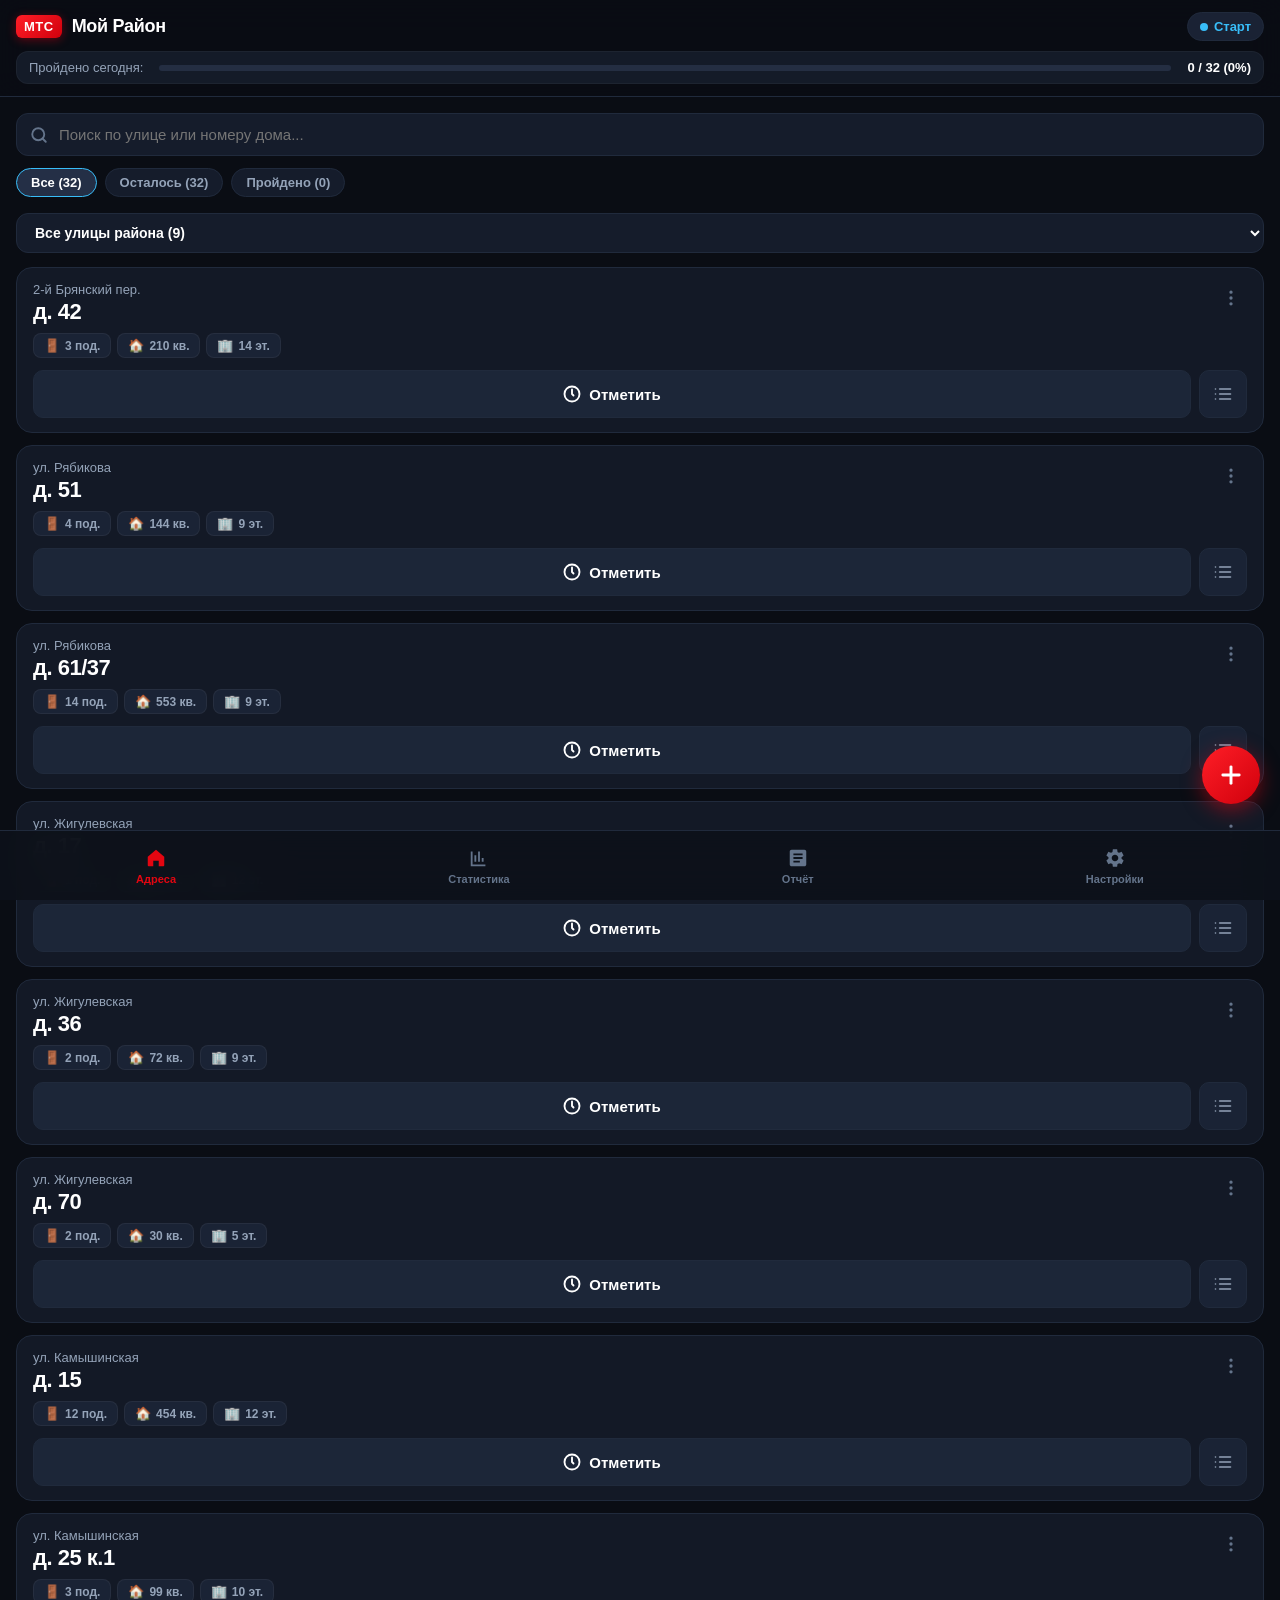
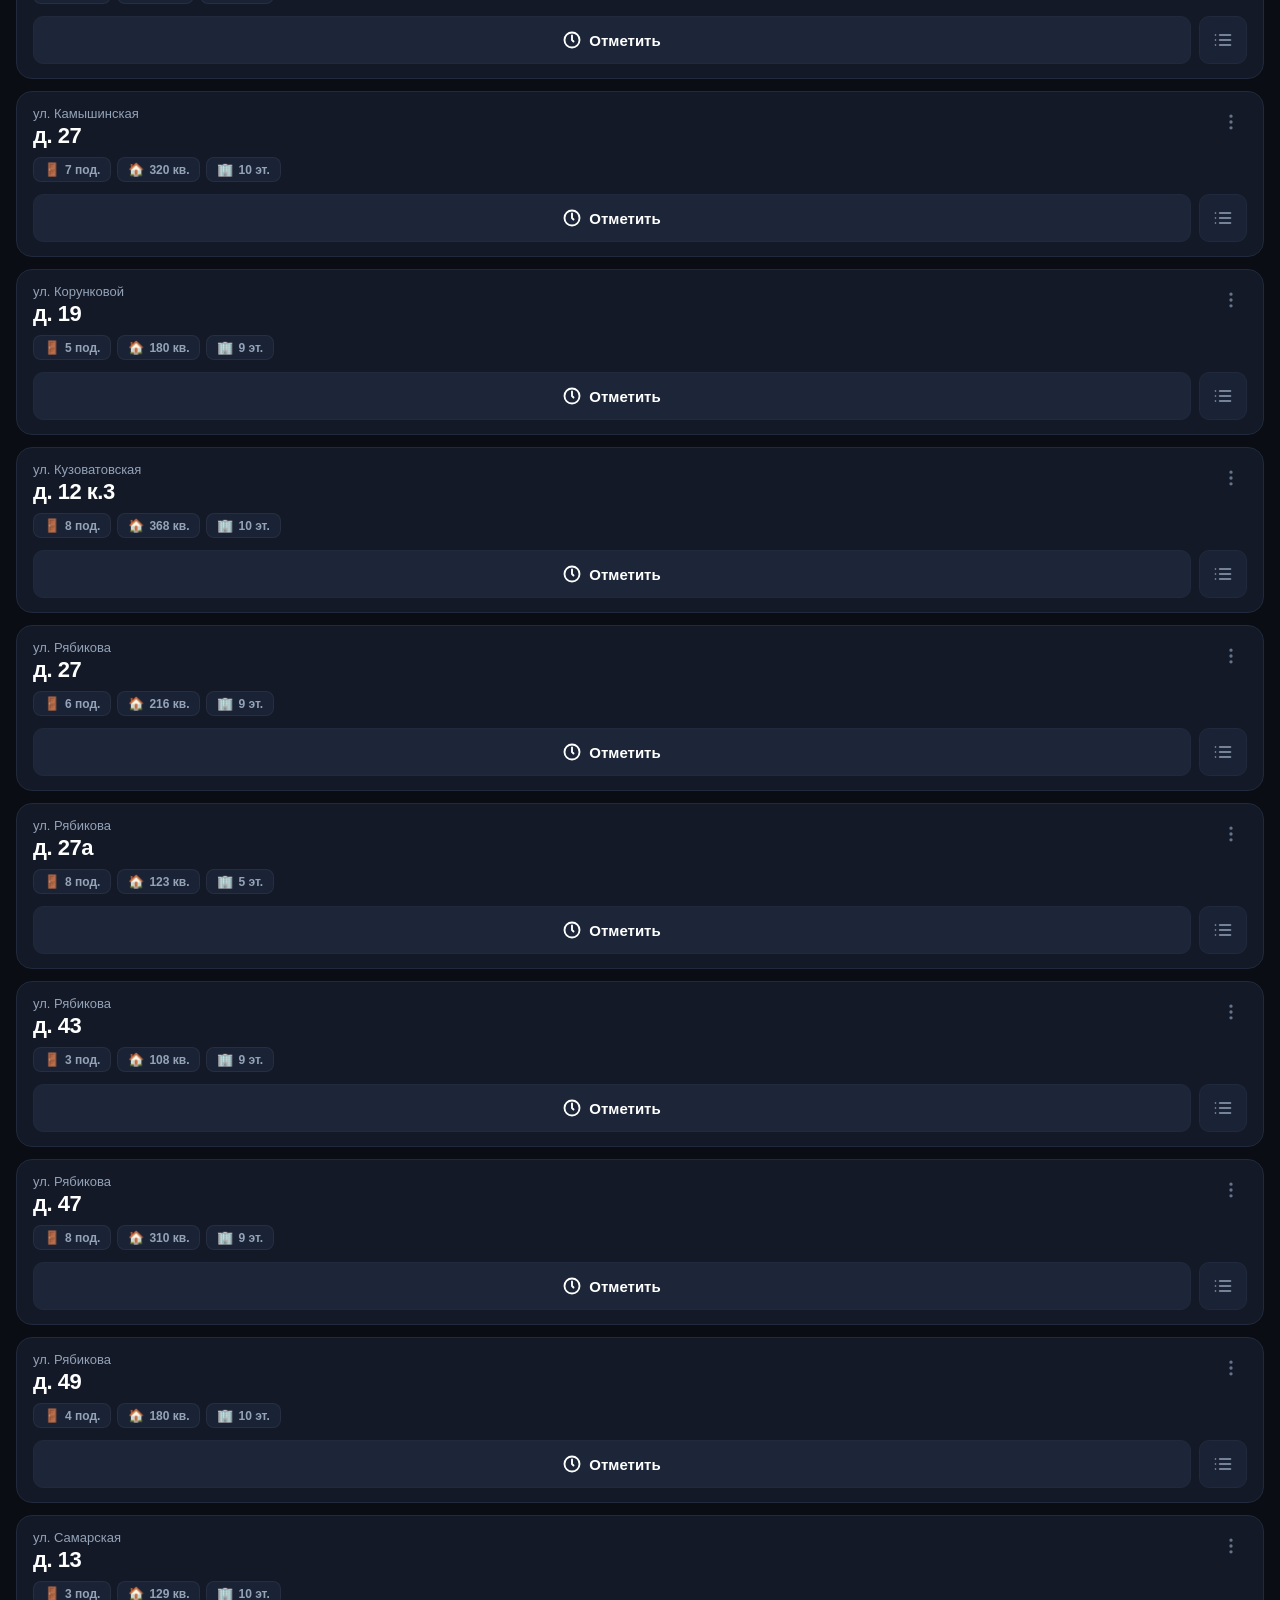
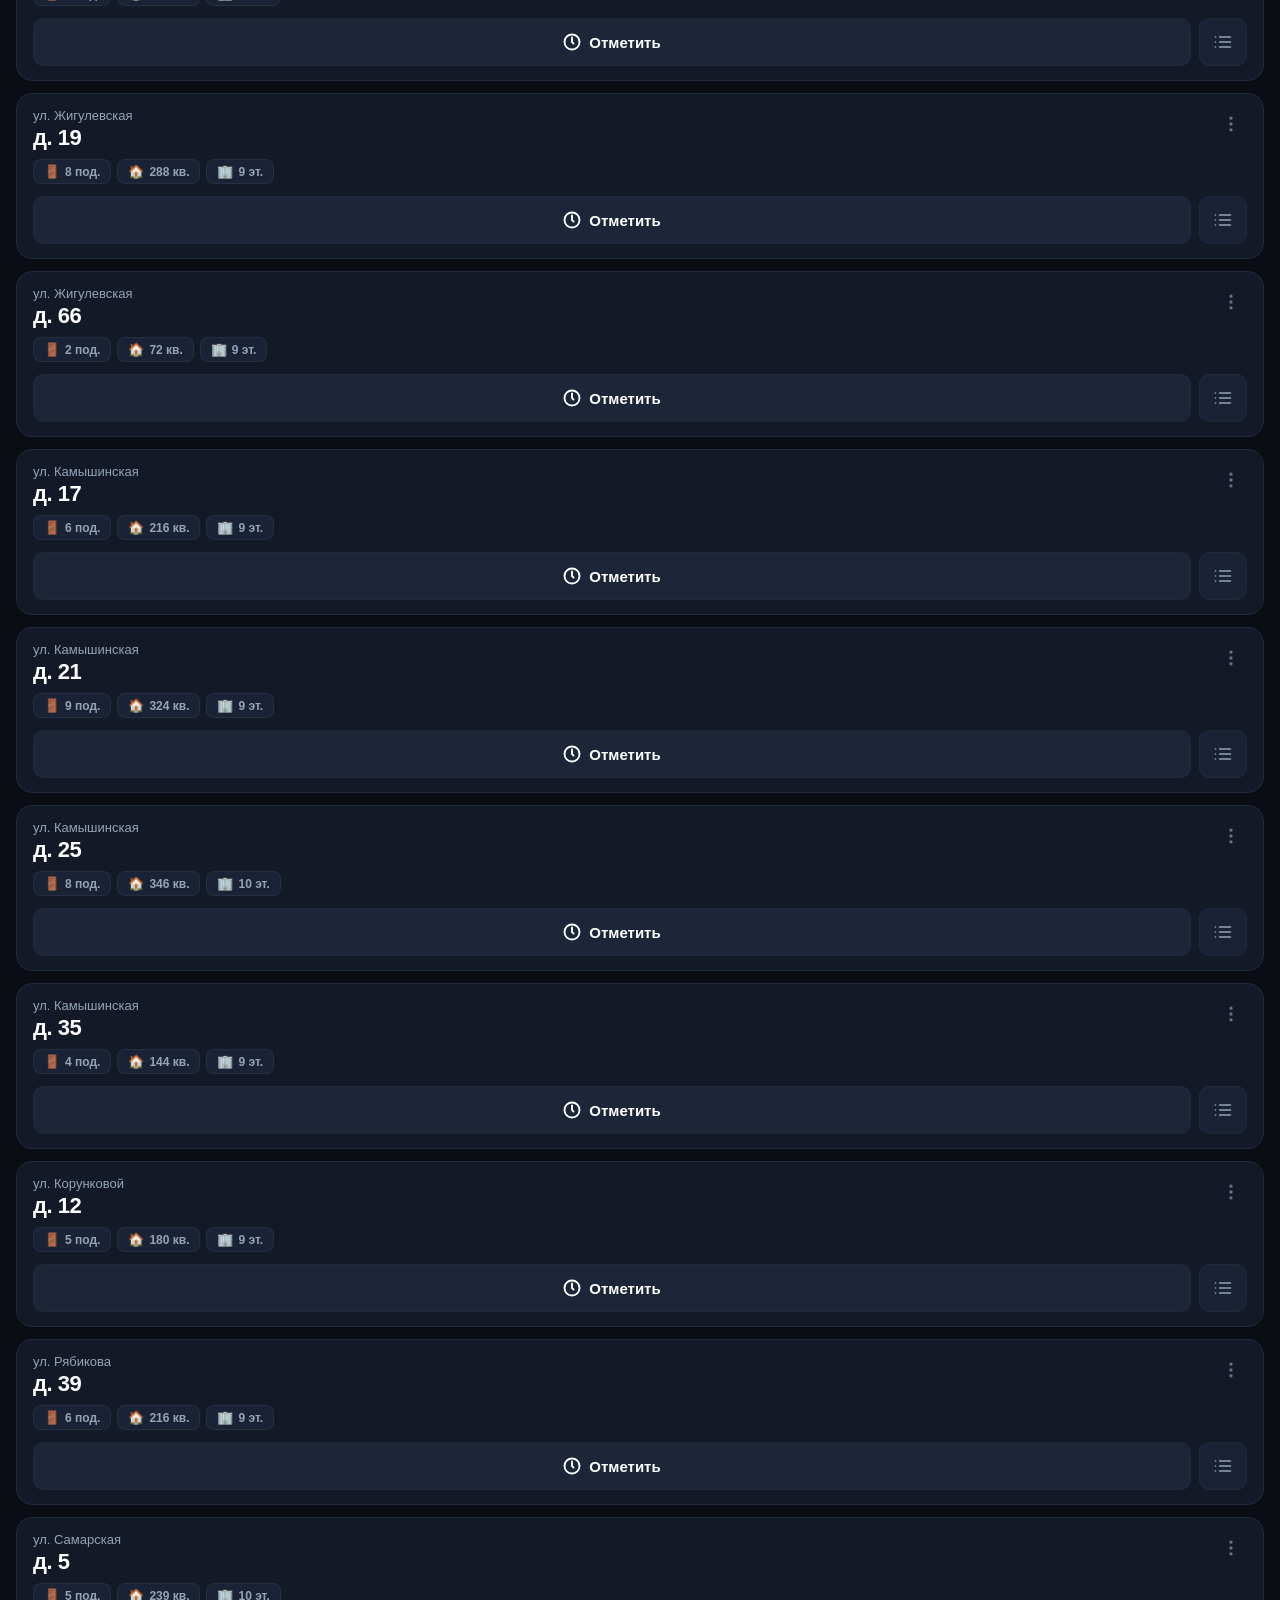
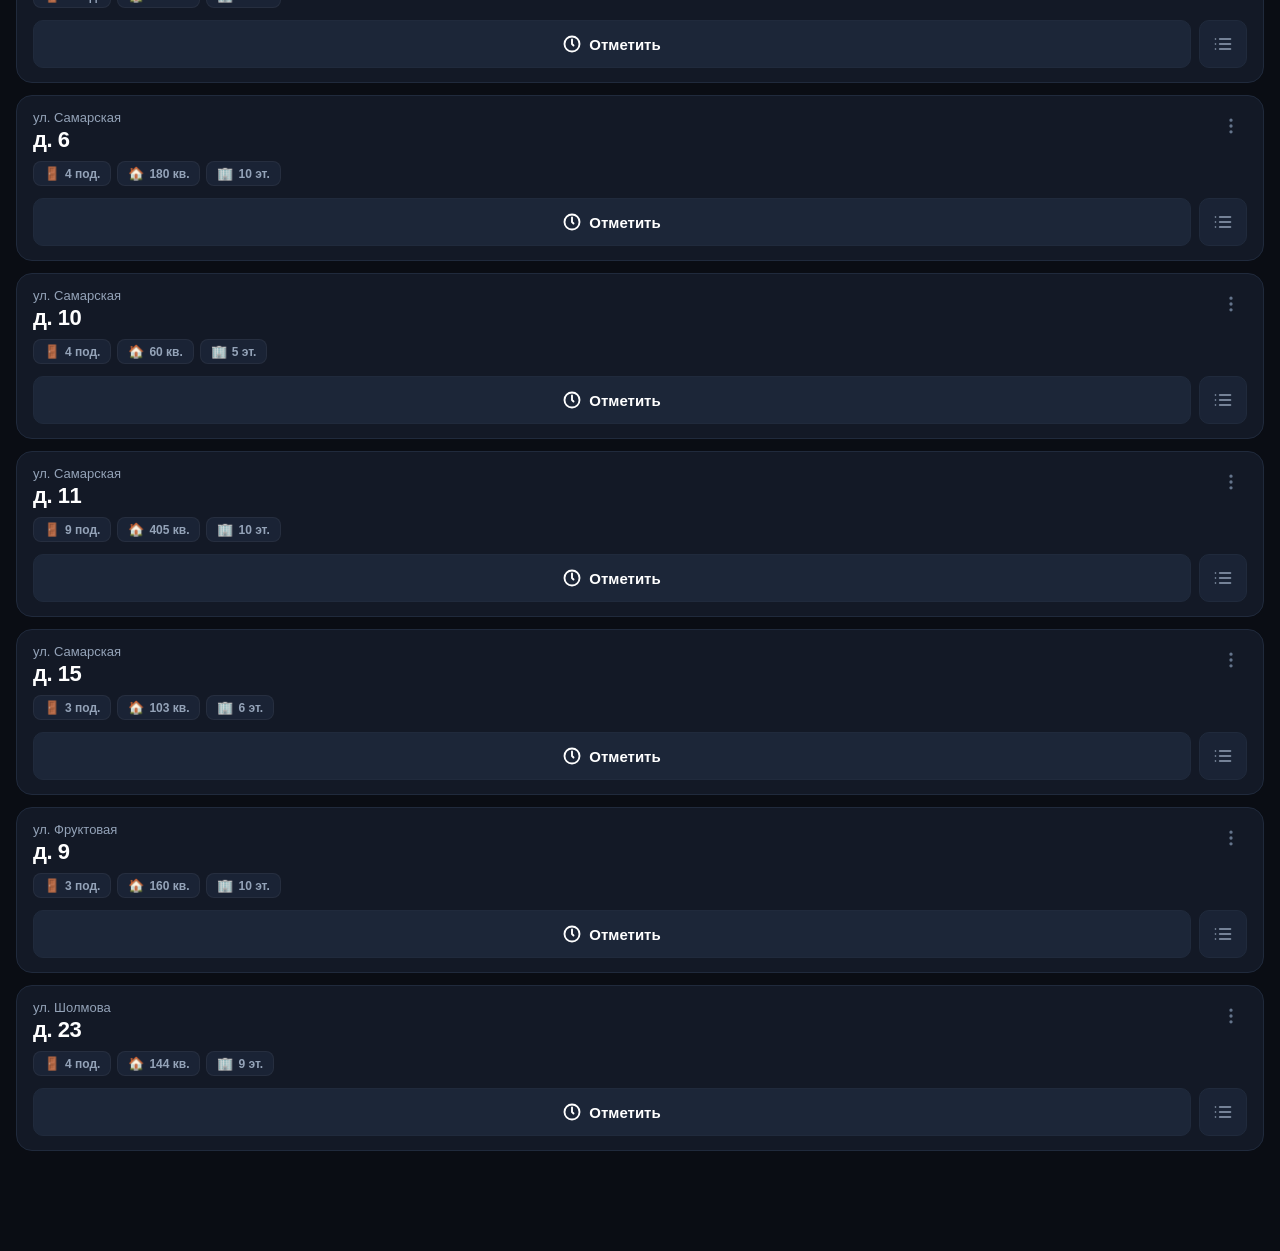
==== android/app/src/main/assets/index.html @ ebc5a13f "feat: переработка приложения под обход района расклейщиком МТС - Внесена база из 32 домов с фото (Ря" ====
<!DOCTYPE html>
<html lang="ru">
<head>
  <meta charset="UTF-8">
  <meta name="viewport" content="width=device-width, initial-scale=1.0, maximum-scale=1.0, user-scalable=no, viewport-fit=cover">
  <title>МТС Район — Обход и Статистика</title>
  <style>
    :root {
      --bg-dark: #0A0D14;
      --bg-card: #131926;
      --bg-card-hover: #1A2234;
      --bg-card-done: #0D261E;
      --border-color: #202A3C;
      --border-done: #10B981;
      --primary: #E30611;
      --primary-gradient: linear-gradient(135deg, #FF1E27 0%, #D0000C 100%);
      --done: #10B981;
      --done-gradient: linear-gradient(135deg, #10B981 0%, #059669 100%);
      --partial: #F59E0B;
      --blue: #38BDF8;
      --text: #F1F5F9;
      --text-muted: #94A3B8;
      --text-dim: #64748B;
      --radius: 16px;
      --radius-sm: 10px;
      --shadow: 0 4px 20px -2px rgba(0, 0, 0, 0.5);
    }

    * {
      box-sizing: border-box;
      margin: 0;
      padding: 0;
      -webkit-tap-highlight-color: transparent;
      user-select: none;
      font-family: -apple-system, BlinkMacSystemFont, "Segoe UI", Roboto, Helvetica, Arial, sans-serif;
    }

    body {
      background-color: var(--bg-dark);
      color: var(--text);
      min-height: 100vh;
      overflow-x: hidden;
      padding-bottom: 84px; /* Space for bottom nav */
    }

    /* Top Header Bar */
    header {
      position: sticky;
      top: 0;
      z-index: 100;
      background: rgba(10, 13, 20, 0.92);
      backdrop-filter: blur(16px);
      -webkit-backdrop-filter: blur(16px);
      border-bottom: 1px solid var(--border-color);
      padding: 12px 16px;
    }

    .header-top {
      display: flex;
      align-items: center;
      justify-content: space-between;
      margin-bottom: 10px;
    }

    .brand {
      display: flex;
      align-items: center;
      gap: 10px;
    }

    .brand-badge {
      background: var(--primary-gradient);
      color: #fff;
      font-weight: 900;
      font-size: 13px;
      padding: 4px 8px;
      border-radius: 6px;
      letter-spacing: 0.5px;
      box-shadow: 0 2px 10px rgba(227, 6, 17, 0.4);
    }

    .brand-title {
      font-size: 18px;
      font-weight: 800;
      letter-spacing: -0.3px;
      color: #fff;
    }

    .header-actions {
      display: flex;
      align-items: center;
      gap: 8px;
    }

    .shift-timer-btn {
      display: flex;
      align-items: center;
      gap: 6px;
      background: #1A2234;
      border: 1px solid var(--border-color);
      padding: 6px 12px;
      border-radius: 20px;
      font-size: 13px;
      font-weight: 600;
      color: var(--blue);
      cursor: pointer;
      transition: all 0.2s;
    }

    .shift-timer-btn.active {
      background: rgba(16, 185, 129, 0.15);
      border-color: var(--done);
      color: var(--done);
    }

    .pulse-dot {
      width: 8px;
      height: 8px;
      border-radius: 50%;
      background: currentColor;
    }
    .shift-timer-btn.active .pulse-dot {
      animation: pulse 1.5s infinite;
    }

    @keyframes pulse {
      0% { opacity: 1; transform: scale(1); }
      50% { opacity: 0.4; transform: scale(1.3); }
      100% { opacity: 1; transform: scale(1); }
    }

    /* Mini Progress Header */
    .header-summary {
      display: flex;
      align-items: center;
      justify-content: space-between;
      gap: 12px;
      background: #141B28;
      border-radius: 12px;
      padding: 8px 12px;
      font-size: 13px;
      border: 1px solid rgba(255,255,255,0.04);
    }

    .header-summary .progress-label {
      color: var(--text-muted);
      font-weight: 500;
    }

    .header-summary .progress-val {
      font-weight: 700;
      color: #fff;
    }

    .header-progress-bar {
      flex: 1;
      height: 6px;
      background: #242E42;
      border-radius: 4px;
      overflow: hidden;
      margin: 0 4px;
    }

    .header-progress-fill {
      height: 100%;
      background: var(--done-gradient);
      width: 0%;
      transition: width 0.3s cubic-bezier(0.4, 0, 0.2, 1);
    }

    /* Screen Container */
    .screen {
      display: none;
      padding: 16px;
      animation: fadeIn 0.25s ease-out;
    }

    .screen.active {
      display: block;
    }

    @keyframes fadeIn {
      from { opacity: 0; transform: translateY(6px); }
      to { opacity: 1; transform: translateY(0); }
    }

    /* Search and Filters */
    .search-box {
      position: relative;
      margin-bottom: 12px;
    }

    .search-box input {
      width: 100%;
      background: #151C2B;
      border: 1px solid var(--border-color);
      border-radius: 12px;
      padding: 12px 14px 12px 42px;
      color: #fff;
      font-size: 15px;
      outline: none;
      transition: border-color 0.2s;
    }

    .search-box input:focus {
      border-color: var(--primary);
    }

    .search-icon {
      position: absolute;
      left: 14px;
      top: 50%;
      transform: translateY(-50%);
      color: var(--text-dim);
      pointer-events: none;
    }

    .clear-search-btn {
      position: absolute;
      right: 12px;
      top: 50%;
      transform: translateY(-50%);
      background: #242E42;
      border: none;
      color: var(--text-muted);
      width: 22px;
      height: 22px;
      border-radius: 50%;
      font-size: 12px;
      display: none;
      align-items: center;
      justify-content: center;
      cursor: pointer;
    }

    /* Chip Filters */
    .filter-chips {
      display: flex;
      gap: 8px;
      overflow-x: auto;
      padding-bottom: 8px;
      margin-bottom: 8px;
      scrollbar-width: none;
    }
    .filter-chips::-webkit-scrollbar { display: none; }

    .chip {
      background: #151C2B;
      border: 1px solid var(--border-color);
      border-radius: 20px;
      padding: 6px 14px;
      font-size: 13px;
      font-weight: 600;
      color: var(--text-muted);
      white-space: nowrap;
      cursor: pointer;
      transition: all 0.2s;
    }

    .chip.active {
      background: #242F46;
      border-color: var(--blue);
      color: #fff;
    }

    .chip.active-done {
      background: rgba(16, 185, 129, 0.2);
      border-color: var(--done);
      color: var(--done);
    }

    .street-filter-select {
      width: 100%;
      background: #151C2B;
      border: 1px solid var(--border-color);
      border-radius: 12px;
      padding: 10px 14px;
      color: #fff;
      font-size: 14px;
      font-weight: 600;
      margin-bottom: 14px;
      outline: none;
    }

    /* Houses List */
    .houses-list {
      display: flex;
      flex-direction: column;
      gap: 12px;
    }

    .house-card {
      background: var(--bg-card);
      border: 1px solid var(--border-color);
      border-radius: var(--radius);
      padding: 14px 16px;
      transition: all 0.2s cubic-bezier(0.4, 0, 0.2, 1);
      position: relative;
    }

    .house-card.done {
      background: var(--bg-card-done);
      border-color: rgba(16, 185, 129, 0.6);
      box-shadow: 0 4px 16px rgba(16, 185, 129, 0.12);
    }

    .house-card.partial {
      border-color: rgba(245, 158, 11, 0.5);
    }

    .house-card-top {
      display: flex;
      justify-content: space-between;
      align-items: flex-start;
      margin-bottom: 8px;
    }

    .house-address {
      display: flex;
      flex-direction: column;
    }

    .house-street {
      font-size: 13px;
      color: var(--text-muted);
      font-weight: 500;
    }

    .house-num-wrapper {
      display: flex;
      align-items: baseline;
      gap: 8px;
      margin-top: 2px;
    }

    .house-num {
      font-size: 22px;
      font-weight: 800;
      letter-spacing: -0.5px;
      color: #fff;
    }

    .house-time-tag {
      font-size: 12px;
      font-weight: 600;
      color: var(--done);
      background: rgba(16, 185, 129, 0.15);
      padding: 2px 8px;
      border-radius: 6px;
    }

    .house-card-menu-btn {
      background: transparent;
      border: none;
      color: var(--text-dim);
      padding: 6px;
      cursor: pointer;
    }

    /* Badges row */
    .house-badges {
      display: flex;
      flex-wrap: wrap;
      gap: 6px;
      margin-bottom: 12px;
    }

    .badge {
      display: inline-flex;
      align-items: center;
      gap: 5px;
      background: #1A2335;
      border: 1px solid rgba(255, 255, 255, 0.05);
      border-radius: 8px;
      padding: 4px 10px;
      font-size: 12px;
      font-weight: 600;
      color: var(--text-muted);
    }

    .badge-icon {
      font-size: 13px;
    }

    .house-card.done .badge {
      background: rgba(16, 185, 129, 0.12);
      border-color: rgba(16, 185, 129, 0.2);
      color: #6EE7B7;
    }

    /* Card Actions */
    .house-actions {
      display: flex;
      gap: 8px;
      align-items: center;
    }

    .btn-toggle-done {
      flex: 1;
      display: flex;
      align-items: center;
      justify-content: center;
      gap: 8px;
      height: 48px;
      background: #1C2638;
      border: 1px solid var(--border-color);
      border-radius: var(--radius-sm);
      color: #fff;
      font-size: 15px;
      font-weight: 700;
      cursor: pointer;
      transition: all 0.2s cubic-bezier(0.4, 0, 0.2, 1);
    }

    .btn-toggle-done:active {
      transform: scale(0.98);
    }

    .house-card.done .btn-toggle-done {
      background: var(--done-gradient);
      border-color: var(--done);
      color: #fff;
      box-shadow: 0 4px 12px rgba(16, 185, 129, 0.35);
    }

    .btn-entrance-breakdown {
      width: 48px;
      height: 48px;
      display: flex;
      align-items: center;
      justify-content: center;
      background: #1A2335;
      border: 1px solid var(--border-color);
      border-radius: var(--radius-sm);
      color: var(--text-muted);
      cursor: pointer;
      transition: all 0.2s;
    }

    .btn-entrance-breakdown.active {
      border-color: var(--blue);
      color: var(--blue);
    }

    /* Entrances panel dropdown */
    .entrances-panel {
      display: none;
      margin-top: 12px;
      padding-top: 12px;
      border-top: 1px solid var(--border-color);
    }

    .entrances-panel.open {
      display: block;
    }

    .entrances-panel-title {
      font-size: 12px;
      color: var(--text-muted);
      font-weight: 600;
      margin-bottom: 8px;
      display: flex;
      justify-content: space-between;
    }

    .entrance-chips {
      display: flex;
      flex-wrap: wrap;
      gap: 8px;
    }

    .entrance-chip {
      width: 42px;
      height: 38px;
      display: flex;
      flex-direction: column;
      align-items: center;
      justify-content: center;
      background: #1A2335;
      border: 1px solid var(--border-color);
      border-radius: 8px;
      font-size: 13px;
      font-weight: 700;
      color: var(--text-muted);
      cursor: pointer;
      transition: all 0.15s;
    }

    .entrance-chip.checked {
      background: var(--done-gradient);
      border-color: var(--done);
      color: #fff;
    }

    /* Floating Add Button */
    .fab-add {
      position: fixed;
      right: 20px;
      bottom: 96px;
      z-index: 90;
      width: 58px;
      height: 58px;
      border-radius: 50%;
      background: var(--primary-gradient);
      border: none;
      color: #fff;
      display: flex;
      align-items: center;
      justify-content: center;
      box-shadow: 0 6px 20px rgba(227, 6, 17, 0.5);
      cursor: pointer;
      transition: transform 0.2s;
    }

    .fab-add:active {
      transform: scale(0.92);
    }

    /* Bottom Navigation Bar */
    .bottom-nav {
      position: fixed;
      bottom: 0;
      left: 0;
      right: 0;
      height: 70px;
      background: rgba(13, 17, 26, 0.95);
      backdrop-filter: blur(16px);
      -webkit-backdrop-filter: blur(16px);
      border-top: 1px solid var(--border-color);
      display: flex;
      justify-content: space-around;
      align-items: center;
      z-index: 100;
      padding-bottom: env(safe-area-inset-bottom, 0);
    }

    .nav-item {
      display: flex;
      flex-direction: column;
      align-items: center;
      justify-content: center;
      color: var(--text-dim);
      background: transparent;
      border: none;
      font-size: 11px;
      font-weight: 600;
      gap: 4px;
      cursor: pointer;
      padding: 6px 12px;
      transition: color 0.2s;
    }

    .nav-item svg {
      width: 22px;
      height: 22px;
      fill: currentColor;
    }

    .nav-item.active {
      color: var(--primary);
    }

    /* STATS SCREEN */
    .stats-header-card {
      background: linear-gradient(145deg, #182236 0%, #121824 100%);
      border: 1px solid var(--border-color);
      border-radius: var(--radius);
      padding: 20px;
      margin-bottom: 16px;
      display: flex;
      align-items: center;
      gap: 20px;
    }

    .progress-circle-wrap {
      position: relative;
      width: 104px;
      height: 104px;
      flex-shrink: 0;
    }

    .progress-circle-svg {
      width: 100%;
      height: 100%;
      transform: rotate(-90deg);
    }

    .progress-circle-bg {
      fill: none;
      stroke: #242F46;
      stroke-width: 8;
    }

    .progress-circle-bar {
      fill: none;
      stroke: url(#statGreen);
      stroke-width: 8;
      stroke-linecap: round;
      stroke-dasharray: 283;
      stroke-dashoffset: 283;
      transition: stroke-dashoffset 0.6s cubic-bezier(0.4, 0, 0.2, 1);
    }

    .progress-circle-text {
      position: absolute;
      top: 50%;
      left: 50%;
      transform: translate(-50%, -50%);
      display: flex;
      flex-direction: column;
      align-items: center;
    }

    .progress-percent {
      font-size: 22px;
      font-weight: 800;
      color: #fff;
    }

    .progress-percent-sub {
      font-size: 10px;
      color: var(--text-muted);
      text-transform: uppercase;
      font-weight: 600;
    }

    .stats-main-info {
      flex: 1;
    }

    .stats-title {
      font-size: 13px;
      color: var(--text-muted);
      text-transform: uppercase;
      letter-spacing: 0.5px;
      margin-bottom: 4px;
    }

    .stats-big-num {
      font-size: 28px;
      font-weight: 800;
      color: #fff;
      line-height: 1.1;
    }

    .stats-subtext {
      font-size: 13px;
      color: var(--done);
      margin-top: 4px;
      font-weight: 600;
    }

    /* Stat Cards Grid */
    .stat-cards-grid {
      display: grid;
      grid-template-columns: repeat(2, 1fr);
      gap: 12px;
      margin-bottom: 16px;
    }

    .stat-card {
      background: var(--bg-card);
      border: 1px solid var(--border-color);
      border-radius: var(--radius);
      padding: 16px;
    }

    .stat-card-label {
      font-size: 12px;
      color: var(--text-muted);
      font-weight: 600;
      margin-bottom: 6px;
      display: flex;
      align-items: center;
      gap: 6px;
    }

    .stat-card-val {
      font-size: 22px;
      font-weight: 800;
      color: #fff;
    }

    .stat-card-remain {
      font-size: 12px;
      color: var(--text-dim);
      margin-top: 2px;
    }

    /* Shift Timer Box */
    .shift-box {
      background: var(--bg-card);
      border: 1px solid var(--border-color);
      border-radius: var(--radius);
      padding: 16px;
      margin-bottom: 16px;
    }

    .shift-box-header {
      display: flex;
      justify-content: space-between;
      align-items: center;
      margin-bottom: 12px;
    }

    .shift-box-title {
      font-size: 14px;
      font-weight: 700;
      color: #fff;
    }

    .shift-time-display {
      font-size: 26px;
      font-family: monospace;
      font-weight: 800;
      color: var(--blue);
      letter-spacing: 1px;
    }

    .shift-controls {
      display: flex;
      gap: 10px;
    }

    .btn-shift {
      flex: 1;
      height: 44px;
      border: none;
      border-radius: 10px;
      font-size: 14px;
      font-weight: 700;
      cursor: pointer;
      transition: all 0.2s;
    }

    .btn-shift-start {
      background: var(--done-gradient);
      color: #fff;
    }

    .btn-shift-pause {
      background: #242F46;
      color: #fff;
    }

    .btn-shift-stop {
      background: rgba(227, 6, 17, 0.15);
      border: 1px solid var(--primary);
      color: #FF5A65;
    }

    /* Streets Breakdown */
    .streets-breakdown-card {
      background: var(--bg-card);
      border: 1px solid var(--border-color);
      border-radius: var(--radius);
      padding: 16px;
      margin-bottom: 16px;
    }

    .streets-list-stats {
      display: flex;
      flex-direction: column;
      gap: 12px;
      margin-top: 12px;
    }

    .street-stat-row {
      display: flex;
      flex-direction: column;
      gap: 4px;
    }

    .street-stat-info {
      display: flex;
      justify-content: space-between;
      font-size: 13px;
      font-weight: 600;
    }

    .street-stat-bar-bg {
      height: 6px;
      background: #202A3C;
      border-radius: 3px;
      overflow: hidden;
    }

    .street-stat-bar-fill {
      height: 100%;
      background: var(--done-gradient);
      width: 0%;
      border-radius: 3px;
    }

    /* Action Buttons in Stats */
    .action-btn-large {
      width: 100%;
      height: 52px;
      border-radius: var(--radius);
      background: var(--primary-gradient);
      border: none;
      color: #fff;
      font-size: 16px;
      font-weight: 800;
      display: flex;
      align-items: center;
      justify-content: center;
      gap: 10px;
      box-shadow: 0 4px 16px rgba(227, 6, 17, 0.4);
      cursor: pointer;
      margin-bottom: 12px;
    }

    .action-btn-secondary {
      width: 100%;
      height: 50px;
      border-radius: var(--radius);
      background: #1A2335;
      border: 1px solid var(--border-color);
      color: #fff;
      font-size: 15px;
      font-weight: 700;
      display: flex;
      align-items: center;
      justify-content: center;
      gap: 8px;
      cursor: pointer;
      margin-bottom: 12px;
    }

    /* REPORT SCREEN */
    .report-card {
      background: var(--bg-card);
      border: 1px solid var(--border-color);
      border-radius: var(--radius);
      padding: 16px;
      margin-bottom: 16px;
    }

    .report-textarea {
      width: 100%;
      height: 280px;
      background: #0E1420;
      border: 1px solid var(--border-color);
      border-radius: var(--radius-sm);
      padding: 12px;
      color: #fff;
      font-family: monospace;
      font-size: 13px;
      line-height: 1.5;
      resize: none;
      outline: none;
      white-space: pre-wrap;
    }

    /* SETTINGS / HISTORY SCREEN */
    .settings-group {
      background: var(--bg-card);
      border: 1px solid var(--border-color);
      border-radius: var(--radius);
      padding: 16px;
      margin-bottom: 16px;
    }

    .settings-title {
      font-size: 14px;
      font-weight: 700;
      color: #fff;
      margin-bottom: 12px;
      display: flex;
      align-items: center;
      gap: 8px;
    }

    .history-card {
      background: #182234;
      border-radius: var(--radius-sm);
      padding: 12px;
      margin-bottom: 8px;
      border: 1px solid rgba(255,255,255,0.05);
    }

    .history-card-date {
      font-size: 13px;
      font-weight: 700;
      color: var(--blue);
      margin-bottom: 4px;
    }

    .history-card-stats {
      font-size: 12px;
      color: var(--text-muted);
    }

    /* MODAL SHEETS */
    .modal-backdrop {
      display: none;
      position: fixed;
      inset: 0;
      background: rgba(0, 0, 0, 0.75);
      backdrop-filter: blur(4px);
      -webkit-backdrop-filter: blur(4px);
      z-index: 200;
      align-items: flex-end;
    }

    .modal-backdrop.open {
      display: flex;
    }

    .modal-sheet {
      width: 100%;
      max-height: 85vh;
      background: #141B29;
      border-top-left-radius: 24px;
      border-top-right-radius: 24px;
      border-top: 1px solid var(--border-color);
      padding: 20px;
      overflow-y: auto;
      animation: slideUp 0.25s cubic-bezier(0.16, 1, 0.3, 1);
    }

    @keyframes slideUp {
      from { transform: translateY(100%); }
      to { transform: translateY(0); }
    }

    .modal-header {
      display: flex;
      justify-content: space-between;
      align-items: center;
      margin-bottom: 20px;
    }

    .modal-title {
      font-size: 18px;
      font-weight: 800;
      color: #fff;
    }

    .modal-close-btn {
      background: #242F46;
      border: none;
      color: var(--text-muted);
      width: 32px;
      height: 32px;
      border-radius: 50%;
      cursor: pointer;
      display: flex;
      align-items: center;
      justify-content: center;
      font-size: 16px;
    }

    .form-group {
      margin-bottom: 14px;
    }

    .form-label {
      display: block;
      font-size: 12px;
      font-weight: 700;
      color: var(--text-muted);
      text-transform: uppercase;
      letter-spacing: 0.5px;
      margin-bottom: 6px;
    }

    .form-input {
      width: 100%;
      background: #0E1420;
      border: 1px solid var(--border-color);
      border-radius: var(--radius-sm);
      padding: 12px 14px;
      color: #fff;
      font-size: 15px;
      outline: none;
    }

    .form-input:focus {
      border-color: var(--primary);
    }

    .form-row {
      display: grid;
      grid-template-columns: repeat(3, 1fr);
      gap: 10px;
    }

    /* Toast Notification */
    .toast-container {
      position: fixed;
      top: 24px;
      left: 50%;
      transform: translateX(-50%);
      z-index: 300;
      pointer-events: none;
    }

    .toast-msg {
      background: rgba(22, 29, 44, 0.95);
      border: 1px solid var(--border-color);
      color: #fff;
      padding: 10px 18px;
      border-radius: 30px;
      font-size: 13px;
      font-weight: 600;
      box-shadow: 0 8px 24px rgba(0,0,0,0.5);
      animation: toastPop 0.25s cubic-bezier(0.16, 1, 0.3, 1);
      display: flex;
      align-items: center;
      gap: 8px;
    }

    @keyframes toastPop {
      from { opacity: 0; transform: translateY(-10px); }
      to { opacity: 1; transform: translateY(0); }
    }
  </style>
</head>
<body>

  <!-- Top Sticky Header -->
  <header>
    <div class="header-top">
      <div class="brand">
        <div class="brand-badge">МТС</div>
        <div class="brand-title">Мой Район</div>
      </div>
      <div class="header-actions">
        <button id="shiftTimerBtn" class="shift-timer-btn" onclick="toggleShiftTimer()">
          <span class="pulse-dot"></span>
          <span id="shiftTimerText">Старт</span>
        </button>
      </div>
    </div>

    <!-- Mini Progress -->
    <div class="header-summary">
      <span class="progress-label">Пройдено сегодня:</span>
      <div class="header-progress-bar">
        <div id="headerProgressFill" class="header-progress-fill"></div>
      </div>
      <span id="headerProgressText" class="progress-val">0 / 32 (0%)</span>
    </div>
  </header>

  <!-- SVG Definition for circular progress -->
  <svg style="width:0;height:0;position:absolute;" aria-hidden="true" focusable="false">
    <linearGradient id="statGreen" x1="0%" y1="0%" x2="100%" y2="100%">
      <stop offset="0%" stop-color="#10B981" />
      <stop offset="100%" stop-color="#059669" />
    </linearGradient>
  </svg>

  <!-- ==================== SCREEN 1: HOUSES LIST ==================== -->
  <main id="screenHouses" class="screen active">
    <!-- Search Bar -->
    <div class="search-box">
      <svg class="search-icon" width="18" height="18" viewBox="0 0 24 24" fill="none" stroke="currentColor" stroke-width="2.5" stroke-linecap="round" stroke-linejoin="round"><circle cx="11" cy="11" r="8"></circle><line x1="21" y1="21" x2="16.65" y2="16.65"></line></svg>
      <input type="text" id="searchInput" placeholder="Поиск по улице или номеру дома..." oninput="handleSearch(this.value)">
      <button id="clearSearchBtn" class="clear-search-btn" onclick="clearSearch()">✕</button>
    </div>

    <!-- Filter Status Chips -->
    <div class="filter-chips">
      <button class="chip active" id="filterAll" onclick="setFilter('all')">Все (<span id="countAll">32</span>)</button>
      <button class="chip" id="filterRemain" onclick="setFilter('remain')">Осталось (<span id="countRemain">32</span>)</button>
      <button class="chip" id="filterDone" onclick="setFilter('done')">Пройдено (<span id="countDone">0</span>)</button>
    </div>

    <!-- Street Filter Dropdown -->
    <select id="streetSelect" class="street-filter-select" onchange="filterByStreet(this.value)">
      <option value="">Все улицы района</option>
    </select>

    <!-- Houses List Container -->
    <div id="housesList" class="houses-list">
      <!-- House cards rendered here dynamically -->
    </div>
  </main>

  <!-- ==================== SCREEN 2: STATISTICS ==================== -->
  <section id="screenStats" class="screen">
    <!-- Header Progress Card -->
    <div class="stats-header-card">
      <div class="progress-circle-wrap">
        <svg class="progress-circle-svg" viewBox="0 0 100 100">
          <circle class="progress-circle-bg" cx="50" cy="50" r="42" />
          <circle id="statCircleBar" class="progress-circle-bar" cx="50" cy="50" r="42" />
        </svg>
        <div class="progress-circle-text">
          <span id="statCirclePercent" class="progress-percent">0%</span>
          <span class="progress-percent-sub">обхода</span>
        </div>
      </div>
      <div class="stats-main-info">
        <div class="stats-title">Прогресс за смену</div>
        <div id="statHousesMain" class="stats-big-num">0 / 32</div>
        <div id="statRemainingSub" class="stats-subtext">Осталось 32 дома</div>
      </div>
    </div>

    <!-- Stat Grid -->
    <div class="stat-cards-grid">
      <div class="stat-card">
        <div class="stat-card-label">🚪 Подъезды</div>
        <div id="statEntrancesVal" class="stat-card-val">0</div>
        <div id="statEntrancesSub" class="stat-card-remain">из 173 поклеено</div>
      </div>

      <div class="stat-card">
        <div class="stat-card-label">🏠 Квартиры (ДМХ)</div>
        <div id="statFlatsVal" class="stat-card-val">0</div>
        <div id="statFlatsSub" class="stat-card-remain">из 6 631 охват</div>
      </div>

      <div class="stat-card">
        <div class="stat-card-label">⚡ Скорость</div>
        <div id="statSpeedVal" class="stat-card-val">—</div>
        <div class="stat-card-remain">мин на 1 дом</div>
      </div>

      <div class="stat-card">
        <div class="stat-card-label">⏱ В час</div>
        <div id="statPerHourVal" class="stat-card-val">—</div>
        <div class="stat-card-remain">подъездов / час</div>
      </div>
    </div>

    <!-- Shift Timer Card -->
    <div class="shift-box">
      <div class="shift-box-header">
        <div class="shift-box-title">Таймер смены на районе</div>
        <div id="shiftTimerFullDisplay" class="shift-time-display">00:00:00</div>
      </div>
      <div class="shift-controls">
        <button id="btnShiftAction" class="btn-shift btn-shift-start" onclick="toggleShiftTimer()">Начать смену</button>
        <button class="btn-shift btn-shift-pause" onclick="resetShiftTimer()">Сбросить</button>
      </div>
    </div>

    <!-- Streets Breakdown -->
    <div class="streets-breakdown-card">
      <div class="shift-box-title">Прогресс по улицам</div>
      <div id="streetsBreakdownList" class="streets-list-stats">
        <!-- Rendered by JS -->
      </div>
    </div>

    <!-- Actions -->
    <button class="action-btn-large" onclick="navTo('report')">
      📋 Сформировать отчёт
    </button>
    <button class="action-btn-secondary" onclick="confirmNewDay()">
      🔄 Начать новый обход (сброс)
    </button>
  </section>

  <!-- ==================== SCREEN 3: REPORT ==================== -->
  <section id="screenReport" class="screen">
    <div class="report-card">
      <div class="settings-title">Готовый текст отчёта</div>
      <textarea id="reportTextarea" class="report-textarea" readonly></textarea>
    </div>

    <button class="action-btn-large" onclick="copyReport()">
      📋 Скопировать в буфер
    </button>
    <button class="action-btn-secondary" onclick="shareReport()">
      🚀 Отправить / Поделиться
    </button>
  </section>

  <!-- ==================== SCREEN 4: SETTINGS / DATABASE ==================== -->
  <section id="screenSettings" class="screen">
    <!-- History of Shifts -->
    <div class="settings-group">
      <div class="settings-title">📜 История прошлых смен</div>
      <div id="historyList">
        <div style="font-size:13px;color:var(--text-muted);">История пока пуста. После нажатия «Начать новый обход» статистика сохраняется сюда.</div>
      </div>
    </div>

    <!-- Database Info & Actions -->
    <div class="settings-group">
      <div class="settings-title">⚙️ Управление базой адресов</div>
      <div style="font-size:13px;color:var(--text-muted);margin-bottom:12px;">
        Всего домов в базе: <b id="settingsTotalHouses" style="color:#fff;">32</b><br>
        Всего подъездов: <b id="settingsTotalEntrances" style="color:#fff;">173</b><br>
        Всего квартир: <b id="settingsTotalFlats" style="color:#fff;">6 631</b>
      </div>
      <button class="action-btn-secondary" onclick="openAddModal()">
        ➕ Добавить новый дом
      </button>
      <button class="action-btn-secondary" onclick="exportDataJson()">
        💾 Экспорт базы (JSON)
      </button>
      <button class="action-btn-secondary" onclick="importDataJson()">
        📥 Импорт базы (JSON)
      </button>
      <button class="action-btn-secondary" style="color:#FF5A65;border-color:rgba(227,6,17,0.3);" onclick="confirmResetToDefault()">
        ⚠️ Сбросить к исходным 32 адресам
      </button>
    </div>
  </section>

  <!-- Floating Add Button on Houses Screen -->
  <button id="fabAdd" class="fab-add" onclick="openAddModal()" title="Добавить дом">
    <svg width="28" height="28" viewBox="0 0 24 24" fill="none" stroke="currentColor" stroke-width="2.5" stroke-linecap="round" stroke-linejoin="round"><line x1="12" y1="5" x2="12" y2="19"></line><line x1="5" y1="12" x2="19" y2="12"></line></svg>
  </button>

  <!-- Bottom Navigation -->
  <nav class="bottom-nav">
    <button class="nav-item active" id="navHouses" onclick="navTo('houses')">
      <svg viewBox="0 0 24 24"><path d="M3 10.5L12 3l9 7.5V20a1 1 0 0 1-1 1h-5v-6h-6v6H4a1 1 0 0 1-1-1v-9.5z"/></svg>
      <span>Адреса</span>
    </button>
    <button class="nav-item" id="navStats" onclick="navTo('stats')">
      <svg viewBox="0 0 24 24"><path d="M5 19h14v2H3V5h2v14zm4-3H7V9h2v7zm4 0h-2V5h2v11zm4 0h-2v-4h2v4z"/></svg>
      <span>Статистика</span>
    </button>
    <button class="nav-item" id="navReport" onclick="navTo('report')">
      <svg viewBox="0 0 24 24"><path d="M19 3H5c-1.1 0-2 .9-2 2v14c0 1.1.9 2 2 2h14c1.1 0 2-.9 2-2V5c0-1.1-.9-2-2-2zm-5 14H7v-2h7v2zm3-4H7v-2h10v2zm0-4H7V7h10v2z"/></svg>
      <span>Отчёт</span>
    </button>
    <button class="nav-item" id="navSettings" onclick="navTo('settings')">
      <svg viewBox="0 0 24 24"><path d="M19.14 12.94c.04-.3.06-.61.06-.94 0-.32-.02-.64-.07-.94l2.03-1.58c.18-.14.23-.41.12-.61l-1.92-3.32c-.12-.22-.37-.29-.59-.22l-2.39.96c-.5-.38-1.03-.7-1.62-.94l-.36-2.54c-.04-.24-.24-.41-.48-.41h-3.84c-.24 0-.43.17-.47.41l-.36 2.54c-.59.24-1.13.57-1.62.94l-2.39-.96c-.22-.08-.47 0-.59.22L2.74 8.87c-.12.21-.08.47.12.61l2.03 1.58c-.05.3-.09.63-.09.94s.02.64.07.94l-2.03 1.58c-.18.14-.23.41-.12.61l1.92 3.32c.12.22.37.29.59.22l2.39-.96c.5.38 1.03.7 1.62.94l.36 2.54c.05.24.24.41.48.41h3.84c.24 0 .44-.17.47-.41l.36-2.54c.59-.24 1.13-.56 1.62-.94l2.39.96c.22.08.47 0 .59-.22l1.92-3.32c.12-.22.07-.47-.12-.61l-2.01-1.58zM12 15.6c-1.98 0-3.6-1.62-3.6-3.6s1.62-3.6 3.6-3.6 3.6 1.62 3.6 3.6-1.62 3.6-3.6 3.6z"/></svg>
      <span>Настройки</span>
    </button>
  </nav>

  <!-- MODAL: ADD / EDIT HOUSE -->
  <div id="addModal" class="modal-backdrop" onclick="closeModalOnBackdrop(event)">
    <div class="modal-sheet">
      <div class="modal-header">
        <div id="modalTitle" class="modal-title">Добавить дом в район</div>
        <button class="modal-close-btn" onclick="closeModal()">✕</button>
      </div>

      <input type="hidden" id="editHouseId">

      <div class="form-group">
        <label class="form-label">Улица</label>
        <input type="text" id="inputStreet" class="form-input" placeholder="Например: ул. Рябикова" list="streetSuggestions">
        <datalist id="streetSuggestions">
          <!-- Filled by JS -->
        </datalist>
      </div>

      <div class="form-group">
        <label class="form-label">Номер дома</label>
        <input type="text" id="inputHouse" class="form-input" placeholder="Например: 51, 27а, 61/37">
      </div>

      <div class="form-row">
        <div class="form-group">
          <label class="form-label">Подъездов</label>
          <input type="number" id="inputEntrances" class="form-input" value="4" min="1">
        </div>
        <div class="form-group">
          <label class="form-label">Квартир</label>
          <input type="number" id="inputFlats" class="form-input" value="144" min="1">
        </div>
        <div class="form-group">
          <label class="form-label">Этажей</label>
          <input type="number" id="inputFloors" class="form-input" value="9" min="1">
        </div>
      </div>

      <button id="btnSaveHouse" class="action-btn-large" style="margin-top:10px;" onclick="saveHouse()">
        Сохранить дом
      </button>

      <button id="btnDeleteHouse" class="action-btn-secondary" style="color:#FF5A65;border-color:rgba(227,6,17,0.3);display:none;" onclick="deleteCurrentHouse()">
        Удалить этот дом
      </button>
    </div>
  </div>

  <!-- Hidden file input for JSON import -->
  <input type="file" id="fileInputJson" accept=".json" style="display:none;" onchange="handleFileImport(event)">

  <!-- Toast Container -->
  <div id="toastContainer" class="toast-container"></div>

  <!-- APPLICATION LOGIC -->
  <script>
    // --- 32 Predefined Houses from User Photo (Ulyanovsk) ---
    const DEFAULT_HOUSES = [
      { id: "h1", street: "2-й Брянский пер.", house: "42", flats: 210, entrances: 3, floors: 14 },
      { id: "h2", street: "ул. Рябикова", house: "51", flats: 144, entrances: 4, floors: 9 },
      { id: "h3", street: "ул. Рябикова", house: "61/37", flats: 553, entrances: 14, floors: 9 },
      { id: "h4", street: "ул. Жигулевская", house: "17", flats: 58, entrances: 1, floors: 12 },
      { id: "h5", street: "ул. Жигулевская", house: "36", flats: 72, entrances: 2, floors: 9 },
      { id: "h6", street: "ул. Жигулевская", house: "70", flats: 30, entrances: 2, floors: 5 },
      { id: "h7", street: "ул. Камышинская", house: "15", flats: 454, entrances: 12, floors: 12 },
      { id: "h8", street: "ул. Камышинская", house: "25 к.1", flats: 99, entrances: 3, floors: 10 },
      { id: "h9", street: "ул. Камышинская", house: "27", flats: 320, entrances: 7, floors: 10 },
      { id: "h10", street: "ул. Корунковой", house: "19", flats: 180, entrances: 5, floors: 9 },
      { id: "h11", street: "ул. Кузоватовская", house: "12 к.3", flats: 368, entrances: 8, floors: 10 },
      { id: "h12", street: "ул. Рябикова", house: "27", flats: 216, entrances: 6, floors: 9 },
      { id: "h13", street: "ул. Рябикова", house: "27а", flats: 123, entrances: 8, floors: 5 },
      { id: "h14", street: "ул. Рябикова", house: "43", flats: 108, entrances: 3, floors: 9 },
      { id: "h15", street: "ул. Рябикова", house: "47", flats: 310, entrances: 8, floors: 9 },
      { id: "h16", street: "ул. Рябикова", house: "49", flats: 180, entrances: 4, floors: 10 },
      { id: "h17", street: "ул. Самарская", house: "13", flats: 129, entrances: 3, floors: 10 },
      { id: "h18", street: "ул. Жигулевская", house: "19", flats: 288, entrances: 8, floors: 9 },
      { id: "h19", street: "ул. Жигулевская", house: "66", flats: 72, entrances: 2, floors: 9 },
      { id: "h20", street: "ул. Камышинская", house: "17", flats: 216, entrances: 6, floors: 9 },
      { id: "h21", street: "ул. Камышинская", house: "21", flats: 324, entrances: 9, floors: 9 },
      { id: "h22", street: "ул. Камышинская", house: "25", flats: 346, entrances: 8, floors: 10 },
      { id: "h23", street: "ул. Камышинская", house: "35", flats: 144, entrances: 4, floors: 9 },
      { id: "h24", street: "ул. Корунковой", house: "12", flats: 180, entrances: 5, floors: 9 },
      { id: "h25", street: "ул. Рябикова", house: "39", flats: 216, entrances: 6, floors: 9 },
      { id: "h26", street: "ул. Самарская", house: "5", flats: 239, entrances: 5, floors: 10 },
      { id: "h27", street: "ул. Самарская", house: "6", flats: 180, entrances: 4, floors: 10 },
      { id: "h28", street: "ул. Самарская", house: "10", flats: 60, entrances: 4, floors: 5 },
      { id: "h29", street: "ул. Самарская", house: "11", flats: 405, entrances: 9, floors: 10 },
      { id: "h30", street: "ул. Самарская", house: "15", flats: 103, entrances: 3, floors: 6 },
      { id: "h31", street: "ул. Фруктовая", house: "9", flats: 160, entrances: 3, floors: 10 },
      { id: "h32", street: "ул. Шолмова", house: "23", flats: 144, entrances: 4, floors: 9 }
    ];

    // State
    let houses = [];
    let historyRecords = [];
    let currentFilter = 'all'; // 'all', 'remain', 'done'
    let currentStreetFilter = '';
    let searchQuery = '';
    let openPanels = new Set();

    // Timer State
    let shiftTimerInterval = null;
    let shiftSeconds = 0;
    let isShiftRunning = false;

    // --- Android Bridge Integration & Storage ---
    function callNative(action, arg) {
      try {
        if (window.AndroidBridge && typeof window.AndroidBridge[action] === 'function') {
          return window.AndroidBridge[action](arg);
        }
      } catch (e) {
        console.warn('Native bridge error:', e);
      }
      return null;
    }

    function doVibrate(ms = 40) {
      if (window.AndroidBridge && typeof window.AndroidBridge.vibrate === 'function') {
        window.AndroidBridge.vibrate(ms);
      } else if (navigator.vibrate) {
        navigator.vibrate(ms);
      }
    }

    function showToast(text) {
      if (window.AndroidBridge && typeof window.AndroidBridge.toast === 'function') {
        window.AndroidBridge.toast(text);
      }
      // In-app HTML toast
      const container = document.getElementById('toastContainer');
      const toast = document.createElement('div');
      toast.className = 'toast-msg';
      toast.innerHTML = `<span>✓</span> <span>${text}</span>`;
      container.appendChild(toast);
      setTimeout(() => {
        toast.style.opacity = '0';
        toast.style.transition = 'opacity 0.3s';
        setTimeout(() => toast.remove(), 300);
      }, 2000);
    }

    function loadState() {
      // Try Android storage first, then localStorage
      let raw = callNative('loadFromStorage', 'topmts_houses');
      if (!raw) raw = localStorage.getItem('topmts_houses');

      if (raw) {
        try {
          houses = JSON.parse(raw);
        } catch (e) {
          houses = [];
        }
      }

      if (!houses || !houses.length) {
        houses = DEFAULT_HOUSES.map(h => ({
          ...h,
          visited: false,
          visitedEntrances: 0,
          checkedEntrances: [],
          visitedAt: null
        }));
        saveState();
      }

      // Load History
      let histRaw = callNative('loadFromStorage', 'topmts_history');
      if (!histRaw) histRaw = localStorage.getItem('topmts_history');
      if (histRaw) {
        try { historyRecords = JSON.parse(histRaw); } catch(e) { historyRecords = []; }
      }

      // Load Timer
      let savedSeconds = localStorage.getItem('topmts_shift_seconds');
      if (savedSeconds) shiftSeconds = parseInt(savedSeconds, 10) || 0;
      updateShiftTimerDisplay();
    }

    function saveState() {
      const json = JSON.stringify(houses);
      localStorage.setItem('topmts_houses', json);
      callNative('saveToStorage', 'topmts_houses', json);
      render();
    }

    function saveHistory() {
      const json = JSON.stringify(historyRecords);
      localStorage.setItem('topmts_history', json);
      callNative('saveToStorage', 'topmts_history', json);
      renderHistory();
    }

    // --- Shift Timer ---
    function toggleShiftTimer() {
      doVibrate(30);
      if (isShiftRunning) {
        clearInterval(shiftTimerInterval);
        shiftTimerInterval = null;
        isShiftRunning = false;
        document.getElementById('shiftTimerBtn').classList.remove('active');
        document.getElementById('shiftTimerText').innerText = formatTimer(shiftSeconds);
        document.getElementById('btnShiftAction').innerText = 'Продолжить смену';
        document.getElementById('btnShiftAction').className = 'btn-shift btn-shift-start';
        showToast('Смена приостановлена');
      } else {
        isShiftRunning = true;
        document.getElementById('shiftTimerBtn').classList.add('active');
        document.getElementById('btnShiftAction').innerText = 'Пауза';
        document.getElementById('btnShiftAction').className = 'btn-shift btn-shift-pause';
        shiftTimerInterval = setInterval(() => {
          shiftSeconds++;
          updateShiftTimerDisplay();
          localStorage.setItem('topmts_shift_seconds', shiftSeconds);
        }, 1000);
        showToast('Смена начата');
      }
    }

    function resetShiftTimer() {
      if (confirm('Сбросить таймер смены?')) {
        clearInterval(shiftTimerInterval);
        shiftTimerInterval = null;
        isShiftRunning = false;
        shiftSeconds = 0;
        localStorage.setItem('topmts_shift_seconds', '0');
        document.getElementById('shiftTimerBtn').classList.remove('active');
        document.getElementById('shiftTimerText').innerText = 'Старт';
        document.getElementById('btnShiftAction').innerText = 'Начать смену';
        document.getElementById('btnShiftAction').className = 'btn-shift btn-shift-start';
        updateShiftTimerDisplay();
        showToast('Таймер сброшен');
      }
    }

    function formatTimer(totalSec) {
      const h = Math.floor(totalSec / 3600);
      const m = Math.floor((totalSec % 3600) / 60);
      const s = totalSec % 60;
      if (h > 0) {
        return `${h}:${String(m).padStart(2,'0')}:${String(s).padStart(2,'0')}`;
      }
      return `${String(m).padStart(2,'0')}:${String(s).padStart(2,'0')}`;
    }

    function formatFullTimer(totalSec) {
      const h = Math.floor(totalSec / 3600);
      const m = Math.floor((totalSec % 3600) / 60);
      const s = totalSec % 60;
      return `${String(h).padStart(2,'0')}:${String(m).padStart(2,'0')}:${String(s).padStart(2,'0')}`;
    }

    function updateShiftTimerDisplay() {
      document.getElementById('shiftTimerText').innerText = isShiftRunning ? formatTimer(shiftSeconds) : (shiftSeconds > 0 ? formatTimer(shiftSeconds) : 'Старт');
      document.getElementById('shiftTimerFullDisplay').innerText = formatFullTimer(shiftSeconds);
      calculateSpeedMetrics();
    }

    // --- Search & Filters ---
    function handleSearch(val) {
      searchQuery = val.trim().toLowerCase();
      document.getElementById('clearSearchBtn').style.display = searchQuery ? 'flex' : 'none';
      renderHousesList();
    }

    function clearSearch() {
      document.getElementById('searchInput').value = '';
      searchQuery = '';
      document.getElementById('clearSearchBtn').style.display = 'none';
      renderHousesList();
    }

    function setFilter(filter) {
      doVibrate(20);
      currentFilter = filter;
      document.getElementById('filterAll').className = 'chip ' + (filter === 'all' ? 'active' : '');
      document.getElementById('filterRemain').className = 'chip ' + (filter === 'remain' ? 'active' : '');
      document.getElementById('filterDone').className = 'chip ' + (filter === 'done' ? 'active-done' : '');
      renderHousesList();
    }

    function filterByStreet(street) {
      currentStreetFilter = street;
      renderHousesList();
    }

    // --- Toggle Visited Status ---
    function toggleHouseDone(id, event) {
      if (event) event.stopPropagation();
      const house = houses.find(h => h.id === id);
      if (!house) return;

      doVibrate(50);
      if (house.visited) {
        // Toggle OFF
        house.visited = false;
        house.visitedEntrances = 0;
        house.checkedEntrances = [];
        house.visitedAt = null;
      } else {
        // Toggle ON (Full House)
        house.visited = true;
        house.visitedEntrances = house.entrances;
        house.checkedEntrances = Array.from({ length: house.entrances }, (_, i) => i + 1);
        const now = new Date();
        house.visitedAt = `${String(now.getHours()).padStart(2, '0')}:${String(now.getMinutes()).padStart(2, '0')}`;
      }

      saveState();
      showToast(house.visited ? `${house.street}, ${house.house} пройден!` : `Отметка снята`);
    }

    function toggleEntrance(houseId, entranceNum, event) {
      if (event) event.stopPropagation();
      const house = houses.find(h => h.id === houseId);
      if (!house) return;

      doVibrate(30);
      if (!house.checkedEntrances) house.checkedEntrances = [];
      const idx = house.checkedEntrances.indexOf(entranceNum);
      if (idx >= 0) {
        house.checkedEntrances.splice(idx, 1);
      } else {
        house.checkedEntrances.push(entranceNum);
      }

      house.visitedEntrances = house.checkedEntrances.length;
      house.visited = (house.visitedEntrances === house.entrances);

      if (house.visitedEntrances > 0 && !house.visitedAt) {
        const now = new Date();
        house.visitedAt = `${String(now.getHours()).padStart(2, '0')}:${String(now.getMinutes()).padStart(2, '0')}`;
      } else if (house.visitedEntrances === 0) {
        house.visitedAt = null;
      }

      saveState();
    }

    function toggleEntrancePanel(houseId, event) {
      if (event) event.stopPropagation();
      doVibrate(20);
      if (openPanels.has(houseId)) {
        openPanels.delete(houseId);
      } else {
        openPanels.add(houseId);
      }
      renderHousesList();
    }

    // --- Render Functions ---
    function render() {
      updateStreetDropdown();
      renderHousesList();
      renderStats();
      renderReport();
      renderSettings();
    }

    function updateStreetDropdown() {
      const select = document.getElementById('streetSelect');
      const datalist = document.getElementById('streetSuggestions');
      const streetsSet = new Set(houses.map(h => h.street));
      const streets = Array.from(streetsSet).sort();

      const currentVal = select.value;
      select.innerHTML = '<option value="">Все улицы района (' + streets.length + ')</option>';
      datalist.innerHTML = '';

      streets.forEach(street => {
        const count = houses.filter(h => h.street === street).length;
        const opt = document.createElement('option');
        opt.value = street;
        opt.textContent = `${street} (${count})`;
        select.appendChild(opt);

        const dataOpt = document.createElement('option');
        dataOpt.value = street;
        datalist.appendChild(dataOpt);
      });

      select.value = currentVal;
    }

    function renderHousesList() {
      const container = document.getElementById('housesList');

      // Calculate Counts for Filter Chips
      const totalCount = houses.length;
      const doneCount = houses.filter(h => h.visited || h.visitedEntrances > 0).length;
      const remainCount = totalCount - doneCount;

      document.getElementById('countAll').innerText = totalCount;
      document.getElementById('countRemain').innerText = remainCount;
      document.getElementById('countDone').innerText = doneCount;

      // Header summary
      const percent = totalCount > 0 ? Math.round((doneCount / totalCount) * 100) : 0;
      document.getElementById('headerProgressFill').style.width = percent + '%';
      document.getElementById('headerProgressText').innerText = `${doneCount} / ${totalCount} (${percent}%)`;

      // Filter
      let filtered = houses.filter(h => {
        if (currentFilter === 'remain' && (h.visited || h.visitedEntrances > 0)) return false;
        if (currentFilter === 'done' && !(h.visited || h.visitedEntrances > 0)) return false;
        if (currentStreetFilter && h.street !== currentStreetFilter) return false;
        if (searchQuery) {
          const matchStreet = h.street.toLowerCase().includes(searchQuery);
          const matchHouse = h.house.toLowerCase().includes(searchQuery);
          if (!matchStreet && !matchHouse) return false;
        }
        return true;
      });

      if (!filtered.length) {
        container.innerHTML = `
          <div style="text-align:center;padding:40px 16px;color:var(--text-muted);">
            <div style="font-size:36px;margin-bottom:12px;">🔍</div>
            <div style="font-size:16px;font-weight:700;color:#fff;">Дома не найдены</div>
            <div style="font-size:13px;margin-top:6px;">Попробуйте изменить запрос или фильтр</div>
          </div>
        `;
        return;
      }

      container.innerHTML = filtered.map(h => {
        const isDone = h.visited || (h.visitedEntrances === h.entrances);
        const isPartial = !isDone && h.visitedEntrances > 0;
        const cardClass = isDone ? 'house-card done' : (isPartial ? 'house-card partial' : 'house-card');
        const isOpen = openPanels.has(h.id);

        let checkedCount = h.checkedEntrances ? h.checkedEntrances.length : (h.visited ? h.entrances : 0);

        // Entrance chips
        let entranceChipsHtml = '';
        for (let i = 1; i <= h.entrances; i++) {
          const isChecked = h.checkedEntrances && h.checkedEntrances.includes(i);
          entranceChipsHtml += `
            <div class="entrance-chip ${isChecked ? 'checked' : ''}" onclick="toggleEntrance('${h.id}', ${i}, event)">
              <span>${i}</span>
            </div>
          `;
        }

        return `
          <div class="${cardClass}" onclick="openEditModal('${h.id}')">
            <div class="house-card-top">
              <div class="house-address">
                <span class="house-street">${escapeHtml(h.street)}</span>
                <div class="house-num-wrapper">
                  <span class="house-num">д. ${escapeHtml(h.house)}</span>
                  ${h.visitedAt ? `<span class="house-time-tag">✓ ${h.visitedAt}</span>` : ''}
                </div>
              </div>
              <button class="house-card-menu-btn" title="Редактировать" onclick="openEditModal('${h.id}', event)">
                <svg width="20" height="20" viewBox="0 0 24 24" fill="none" stroke="currentColor" stroke-width="2" stroke-linecap="round" stroke-linejoin="round"><circle cx="12" cy="12" r="1"></circle><circle cx="12" cy="5" r="1"></circle><circle cx="12" cy="19" r="1"></circle></svg>
              </button>
            </div>

            <div class="house-badges">
              <div class="badge"><span class="badge-icon">🚪</span> ${h.entrances} под.</div>
              <div class="badge"><span class="badge-icon">🏠</span> ${h.flats} кв.</div>
              <div class="badge"><span class="badge-icon">🏢</span> ${h.floors} эт.</div>
              ${isPartial ? `<div class="badge" style="color:var(--partial);border-color:rgba(245,158,11,0.3);background:rgba(245,158,11,0.1)">⚠️ ${checkedCount}/${h.entrances} под.</div>` : ''}
            </div>

            <div class="house-actions">
              <button class="btn-toggle-done" onclick="toggleHouseDone('${h.id}', event)">
                ${isDone ? `
                  <svg width="20" height="20" viewBox="0 0 24 24" fill="none" stroke="currentColor" stroke-width="3" stroke-linecap="round" stroke-linejoin="round"><polyline points="20 6 9 17 4 12"></polyline></svg>
                  <span>Пройден</span>
                ` : `
                  <svg width="18" height="18" viewBox="0 0 24 24" fill="none" stroke="currentColor" stroke-width="2.5" stroke-linecap="round" stroke-linejoin="round"><circle cx="12" cy="12" r="10"></circle><polyline points="12 6 12 12 14 14"></polyline></svg>
                  <span>Отметить</span>
                `}
              </button>

              <button class="btn-entrance-breakdown ${isOpen ? 'active' : ''}" title="Выбрать подъезды" onclick="toggleEntrancePanel('${h.id}', event)">
                <svg width="20" height="20" viewBox="0 0 24 24" fill="none" stroke="currentColor" stroke-width="2" stroke-linecap="round" stroke-linejoin="round"><line x1="8" y1="6" x2="21" y2="6"></line><line x1="8" y1="12" x2="21" y2="12"></line><line x1="8" y1="18" x2="21" y2="18"></line><line x1="3" y1="6" x2="3.01" y2="6"></line><line x1="3" y1="12" x2="3.01" y2="12"></line><line x1="3" y1="18" x2="3.01" y2="18"></line></svg>
              </button>
            </div>

            <div class="entrances-panel ${isOpen ? 'open' : ''}">
              <div class="entrances-panel-title">
                <span>Отметка по подъездам:</span>
                <span>${checkedCount} из ${h.entrances}</span>
              </div>
              <div class="entrance-chips">
                ${entranceChipsHtml}
              </div>
            </div>
          </div>
        `;
      }).join('');
    }

    // --- Render Stats ---
    function renderStats() {
      const totalHouses = houses.length;
      const doneHouses = houses.filter(h => h.visited || h.visitedEntrances > 0).length;
      const remainingHouses = totalHouses - doneHouses;
      const percent = totalHouses > 0 ? Math.round((doneHouses / totalHouses) * 100) : 0;

      // Circle
      const strokeOffset = 283 - (283 * percent) / 100;
      document.getElementById('statCircleBar').style.strokeDashoffset = strokeOffset;
      document.getElementById('statCirclePercent').innerText = percent + '%';

      document.getElementById('statHousesMain').innerText = `${doneHouses} / ${totalHouses}`;
      document.getElementById('statRemainingSub').innerText = `Осталось ${remainingHouses} ${declOfNum(remainingHouses, ['дом', 'дома', 'домов'])}`;

      // Entrances calculation
      const totalEntrances = houses.reduce((sum, h) => sum + h.entrances, 0);
      const doneEntrances = houses.reduce((sum, h) => {
        if (h.visited) return sum + h.entrances;
        return sum + (h.checkedEntrances ? h.checkedEntrances.length : 0);
      }, 0);
      document.getElementById('statEntrancesVal').innerText = doneEntrances;
      document.getElementById('statEntrancesSub').innerText = `из ${totalEntrances} (${totalEntrances - doneEntrances} ост.)`;

      // Flats calculation
      const totalFlats = houses.reduce((sum, h) => sum + h.flats, 0);
      const doneFlats = houses.reduce((sum, h) => {
        if (h.visited) return sum + h.flats;
        if (h.checkedEntrances && h.checkedEntrances.length > 0) {
          // Proportion of flats for partial entrances
          return sum + Math.round((h.flats * h.checkedEntrances.length) / h.entrances);
        }
        return sum;
      }, 0);
      document.getElementById('statFlatsVal').innerText = doneFlats.toLocaleString();
      document.getElementById('statFlatsSub').innerText = `из ${totalFlats.toLocaleString()} охват`;

      // Streets Breakdown
      const streetsMap = {};
      houses.forEach(h => {
        if (!streetsMap[h.street]) streetsMap[h.street] = { total: 0, done: 0 };
        streetsMap[h.street].total++;
        if (h.visited || h.visitedEntrances > 0) streetsMap[h.street].done++;
      });

      const breakdownContainer = document.getElementById('streetsBreakdownList');
      breakdownContainer.innerHTML = Object.keys(streetsMap).sort().map(street => {
        const item = streetsMap[street];
        const sPercent = item.total > 0 ? Math.round((item.done / item.total) * 100) : 0;
        return `
          <div class="street-stat-row">
            <div class="street-stat-info">
              <span>${escapeHtml(street)}</span>
              <span><b>${item.done}</b> / ${item.total} (${sPercent}%)</span>
            </div>
            <div class="street-stat-bar-bg">
              <div class="street-stat-bar-fill" style="width:${sPercent}%"></div>
            </div>
          </div>
        `;
      }).join('');

      calculateSpeedMetrics();
    }

    function calculateSpeedMetrics() {
      const doneHouses = houses.filter(h => h.visited || h.visitedEntrances > 0).length;
      const doneEntrances = houses.reduce((sum, h) => {
        if (h.visited) return sum + h.entrances;
        return sum + (h.checkedEntrances ? h.checkedEntrances.length : 0);
      }, 0);

      if (shiftSeconds >= 60 && doneHouses > 0) {
        const secPerHouse = Math.round(shiftSeconds / doneHouses);
        const m = Math.floor(secPerHouse / 60);
        const s = secPerHouse % 60;
        document.getElementById('statSpeedVal').innerText = `${m}м ${s}с`;

        const hours = shiftSeconds / 3600;
        const entrancesPerHour = Math.round(doneEntrances / hours);
        document.getElementById('statPerHourVal').innerText = entrancesPerHour;
      } else {
        document.getElementById('statSpeedVal').innerText = '—';
        document.getElementById('statPerHourVal').innerText = '—';
      }
    }

    // --- Render Report ---
    function renderReport() {
      const totalHouses = houses.length;
      const doneHouses = houses.filter(h => h.visited || (h.checkedEntrances && h.checkedEntrances.length > 0));
      const totalEntrances = houses.reduce((sum, h) => sum + h.entrances, 0);
      const doneEntrances = houses.reduce((sum, h) => {
        if (h.visited) return sum + h.entrances;
        return sum + (h.checkedEntrances ? h.checkedEntrances.length : 0);
      }, 0);
      const doneFlats = houses.reduce((sum, h) => {
        if (h.visited) return sum + h.flats;
        if (h.checkedEntrances && h.checkedEntrances.length > 0) {
          return sum + Math.round((h.flats * h.checkedEntrances.length) / h.entrances);
        }
        return sum;
      }, 0);

      const now = new Date();
      const dateStr = `${String(now.getDate()).padStart(2, '0')}.${String(now.getMonth() + 1).padStart(2, '0')}.${now.getFullYear()}`;
      const timeStr = formatTimer(shiftSeconds);

      // Group completed by street
      const byStreet = {};
      doneHouses.forEach(h => {
        if (!byStreet[h.street]) byStreet[h.street] = [];
        let info = `д. ${h.house}`;
        if (!h.visited && h.checkedEntrances && h.checkedEntrances.length > 0) {
          info += ` (${h.checkedEntrances.length}/${h.entrances} под.)`;
        }
        byStreet[h.street].push(info);
      });

      let streetsReport = '';
      const streetKeys = Object.keys(byStreet).sort();
      if (streetKeys.length) {
        streetsReport = streetKeys.map(s => `• ${s}: ${byStreet[s].join(', ')}`).join('\n');
      } else {
        streetsReport = '(Пока нет пройденных адресов)';
      }

      const percent = totalHouses > 0 ? Math.round((doneHouses.length / totalHouses) * 100) : 0;

      const report = [
        `📢 Отчёт по расклейке МТС`,
        `📅 Дата: ${dateStr}`,
        `⏱ Время на территории: ${timeStr}`,
        ``,
        `✅ Пройдено домов: ${doneHouses.length} из ${totalHouses} (${percent}%)`,
        `🚪 Подъездов поклеено: ${doneEntrances} из ${totalEntrances}`,
        `🏠 Охвачено квартир (ДМХ): ${doneFlats.toLocaleString()}`,
        ``,
        `📍 Пройденные адреса:`,
        streetsReport
      ].join('\n');

      document.getElementById('reportTextarea').value = report;
    }

    function copyReport() {
      doVibrate(40);
      const text = document.getElementById('reportTextarea').value;
      if (window.AndroidBridge && typeof window.AndroidBridge.copyToClipboard === 'function') {
        window.AndroidBridge.copyToClipboard(text);
      } else {
        navigator.clipboard.writeText(text).then(() => {
          showToast('Отчёт скопирован в буфер!');
        }).catch(() => {
          showToast('Скопируйте текст из поля');
        });
      }
    }

    function shareReport() {
      doVibrate(40);
      const text = document.getElementById('reportTextarea').value;
      if (window.AndroidBridge && typeof window.AndroidBridge.shareText === 'function') {
        window.AndroidBridge.shareText(text);
      } else if (navigator.share) {
        navigator.share({ title: 'Отчёт МТС', text: text }).catch(() => {});
      } else {
        copyReport();
      }
    }

    // --- Shift Reset / New Day ---
    function confirmNewDay() {
      doVibrate(30);
      const doneHouses = houses.filter(h => h.visited || h.visitedEntrances > 0).length;
      if (doneHouses === 0) {
        alert('Сегодня ещё не отмечено ни одного дома.');
        return;
      }

      if (confirm(`Завершить смену? Пройдено ${doneHouses} домов. Текущие отметки сохранятся в архив истории, а список очистится для нового дня.`)) {
        const now = new Date();
        const dateStr = `${String(now.getDate()).padStart(2, '0')}.${String(now.getMonth() + 1).padStart(2, '0')}.${now.getFullYear()}`;
        const totalEntrances = houses.reduce((sum, h) => {
          if (h.visited) return sum + h.entrances;
          return sum + (h.checkedEntrances ? h.checkedEntrances.length : 0);
        }, 0);

        historyRecords.unshift({
          date: dateStr,
          housesCount: doneHouses,
          entrancesCount: totalEntrances,
          timeWorked: formatTimer(shiftSeconds),
          timestamp: Date.now()
        });
        saveHistory();

        // Reset houses
        houses.forEach(h => {
          h.visited = false;
          h.visitedEntrances = 0;
          h.checkedEntrances = [];
          h.visitedAt = null;
        });
        saveState();

        // Reset timer
        clearInterval(shiftTimerInterval);
        shiftTimerInterval = null;
        isShiftRunning = false;
        shiftSeconds = 0;
        localStorage.setItem('topmts_shift_seconds', '0');
        updateShiftTimerDisplay();

        showToast('Новый обход начат! История сохранена.');
        navTo('houses');
      }
    }

    function renderHistory() {
      const container = document.getElementById('historyList');
      if (!historyRecords || !historyRecords.length) {
        container.innerHTML = `<div style="font-size:13px;color:var(--text-muted);">История пока пуста.</div>`;
        return;
      }

      container.innerHTML = historyRecords.map(item => `
        <div class="history-card">
          <div class="history-card-date">📅 ${item.date} — время: ${item.timeWorked || '—'}</div>
          <div class="history-card-stats">
            🏠 Домов: <b>${item.housesCount}</b> &nbsp;|&nbsp; 🚪 Подъездов: <b>${item.entrancesCount}</b>
          </div>
        </div>
      `).join('');
    }

    function renderSettings() {
      document.getElementById('settingsTotalHouses').innerText = houses.length;
      document.getElementById('settingsTotalEntrances').innerText = houses.reduce((s, h) => s + h.entrances, 0);
      document.getElementById('settingsTotalFlats').innerText = houses.reduce((s, h) => s + h.flats, 0).toLocaleString();
      renderHistory();
    }

    // --- Modal Add / Edit House ---
    function openAddModal() {
      doVibrate(30);
      document.getElementById('modalTitle').innerText = 'Добавить дом в район';
      document.getElementById('editHouseId').value = '';
      document.getElementById('inputStreet').value = currentStreetFilter || '';
      document.getElementById('inputHouse').value = '';
      document.getElementById('inputEntrances').value = '4';
      document.getElementById('inputFlats').value = '144';
      document.getElementById('inputFloors').value = '9';
      document.getElementById('btnDeleteHouse').style.display = 'none';
      document.getElementById('addModal').classList.add('open');
      setTimeout(() => document.getElementById('inputHouse').focus(), 150);
    }

    function openEditModal(id, event) {
      if (event) event.stopPropagation();
      doVibrate(30);
      const house = houses.find(h => h.id === id);
      if (!house) return;

      document.getElementById('modalTitle').innerText = 'Редактировать дом';
      document.getElementById('editHouseId').value = house.id;
      document.getElementById('inputStreet').value = house.street;
      document.getElementById('inputHouse').value = house.house;
      document.getElementById('inputEntrances').value = house.entrances;
      document.getElementById('inputFlats').value = house.flats;
      document.getElementById('inputFloors').value = house.floors;
      document.getElementById('btnDeleteHouse').style.display = 'block';
      document.getElementById('addModal').classList.add('open');
    }

    function closeModal() {
      document.getElementById('addModal').classList.remove('open');
    }

    function closeModalOnBackdrop(e) {
      if (e.target.id === 'addModal') closeModal();
    }

    function saveHouse() {
      const id = document.getElementById('editHouseId').value;
      const street = document.getElementById('inputStreet').value.trim();
      const houseNum = document.getElementById('inputHouse').value.trim();
      const entrances = parseInt(document.getElementById('inputEntrances').value, 10) || 1;
      const flats = parseInt(document.getElementById('inputFlats').value, 10) || 1;
      const floors = parseInt(document.getElementById('inputFloors').value, 10) || 1;

      if (!street || !houseNum) {
        alert('Пожалуйста, укажите улицу и номер дома');
        return;
      }

      doVibrate(40);
      if (id) {
        // Edit
        const house = houses.find(h => h.id === id);
        if (house) {
          house.street = street;
          house.house = houseNum;
          house.entrances = entrances;
          house.flats = flats;
          house.floors = floors;
          showToast(`Дом ${street}, ${houseNum} обновлен`);
        }
      } else {
        // Add new
        const newId = 'h_' + Date.now();
        houses.push({
          id: newId,
          street: street,
          house: houseNum,
          entrances: entrances,
          flats: flats,
          floors: floors,
          visited: false,
          visitedEntrances: 0,
          checkedEntrances: [],
          visitedAt: null
        });
        showToast(`Дом ${street}, ${houseNum} добавлен!`);
      }

      saveState();
      closeModal();
    }

    function deleteCurrentHouse() {
      const id = document.getElementById('editHouseId').value;
      if (!id) return;
      const house = houses.find(h => h.id === id);
      if (!house) return;

      if (confirm(`Удалить дом ${house.street}, ${house.house} из базы района?`)) {
        doVibrate(40);
        houses = houses.filter(h => h.id !== id);
        saveState();
        closeModal();
        showToast('Дом удален');
      }
    }

    function confirmResetToDefault() {
      if (confirm('Сбросить базу адресов к исходным 32 домам с фото? Все добавленные дома будут удалены.')) {
        doVibrate(50);
        houses = DEFAULT_HOUSES.map(h => ({
          ...h,
          visited: false,
          visitedEntrances: 0,
          checkedEntrances: [],
          visitedAt: null
        }));
        saveState();
        showToast('База сброшена к исходным адресам');
      }
    }

    // --- Export / Import JSON ---
    function exportDataJson() {
      doVibrate(30);
      const data = {
        exportedAt: new Date().toISOString(),
        houses: houses,
        history: historyRecords
      };
      const blob = new Blob([JSON.stringify(data, null, 2)], { type: 'application/json' });
      const url = URL.createObjectURL(blob);
      const a = document.createElement('a');
      a.href = url;
      a.download = `topmts_backup_${new Date().toISOString().slice(0,10)}.json`;
      a.click();
      URL.revokeObjectURL(url);
      showToast('Резервная копия сохранена');
    }

    function importDataJson() {
      document.getElementById('fileInputJson').click();
    }

    function handleFileImport(event) {
      const file = event.target.files[0];
      if (!file) return;
      const reader = new FileReader();
      reader.onload = function(e) {
        try {
          const parsed = JSON.parse(e.target.result);
          if (Array.isArray(parsed)) {
            houses = parsed;
          } else if (parsed && Array.isArray(parsed.houses)) {
            houses = parsed.houses;
            if (Array.isArray(parsed.history)) historyRecords = parsed.history;
          }
          saveState();
          saveHistory();
          showToast('База успешно импортирована!');
        } catch (err) {
          alert('Ошибка чтения JSON файла');
        }
      };
      reader.readAsText(file);
      event.target.value = '';
    }

    // --- Navigation Tabs ---
    function navTo(screenId) {
      doVibrate(20);
      document.querySelectorAll('.screen').forEach(s => s.classList.remove('active'));
      document.querySelectorAll('.nav-item').forEach(n => n.classList.remove('active'));

      const fab = document.getElementById('fabAdd');

      if (screenId === 'houses') {
        document.getElementById('screenHouses').classList.add('active');
        document.getElementById('navHouses').classList.add('active');
        fab.style.display = 'flex';
      } else if (screenId === 'stats') {
        document.getElementById('screenStats').classList.add('active');
        document.getElementById('navStats').classList.add('active');
        fab.style.display = 'none';
        renderStats();
      } else if (screenId === 'report') {
        document.getElementById('screenReport').classList.add('active');
        document.getElementById('navReport').classList.add('active');
        fab.style.display = 'none';
        renderReport();
      } else if (screenId === 'settings') {
        document.getElementById('screenSettings').classList.add('active');
        document.getElementById('navSettings').classList.add('active');
        fab.style.display = 'none';
        renderSettings();
      }
      window.scrollTo({ top: 0, behavior: 'smooth' });
    }

    // Handle Android Back Button
    window.handleAndroidBack = function() {
      const modal = document.getElementById('addModal');
      if (modal.classList.contains('open')) {
        closeModal();
        return true;
      }
      const housesScreen = document.getElementById('screenHouses');
      if (!housesScreen.classList.contains('active')) {
        navTo('houses');
        return true;
      }
      return false; // Let native activity finish
    };

    // Utilities
    function escapeHtml(str) {
      return String(str || '')
        .replace(/&/g, '&amp;')
        .replace(/</g, '&lt;')
        .replace(/>/g, '&gt;')
        .replace(/"/g, '&quot;');
    }

    function declOfNum(n, titles) {
      return titles[(n % 10 === 1 && n % 100 !== 11) ? 0 : n % 10 >= 2 && n % 10 <= 4 && (n % 100 < 10 || n % 100 >= 20) ? 1 : 2];
    }

    // Init on start
    window.addEventListener('DOMContentLoaded', () => {
      loadState();
      render();
    });
  </script>
</body>
</html>
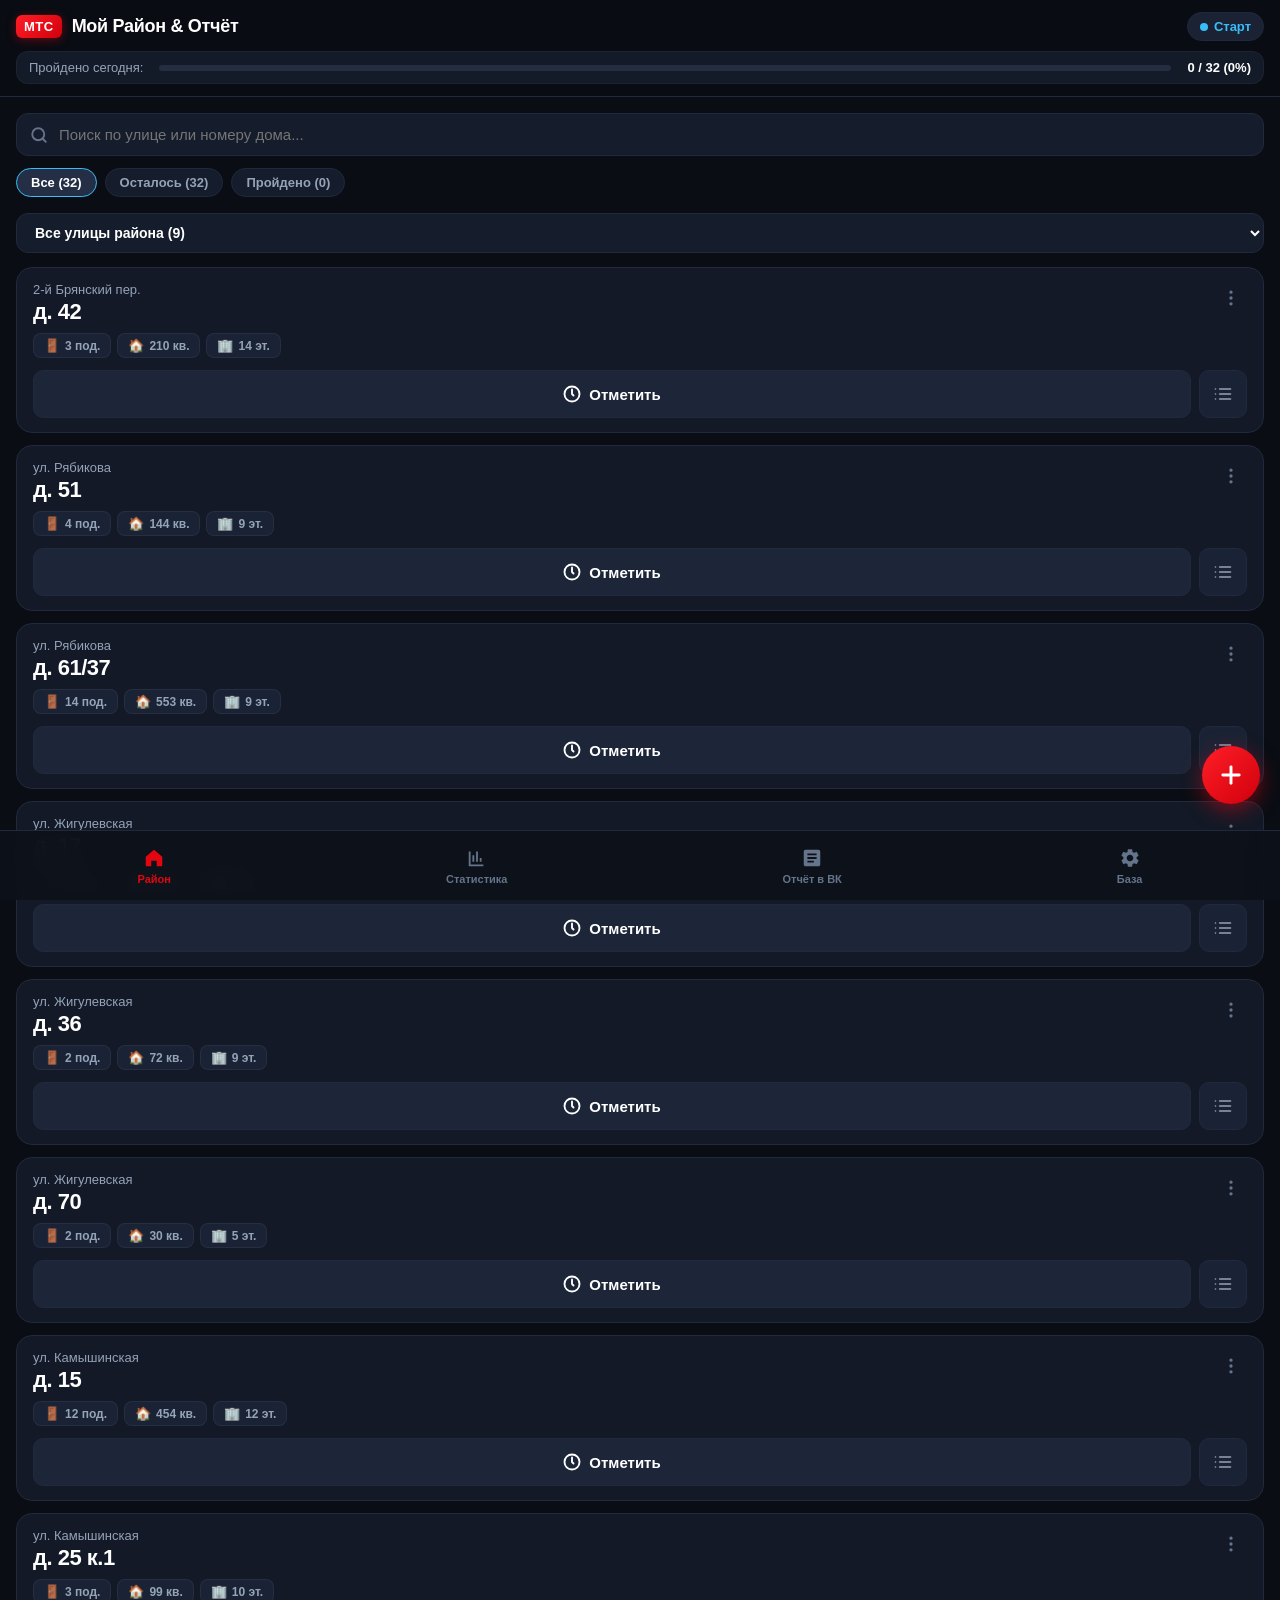
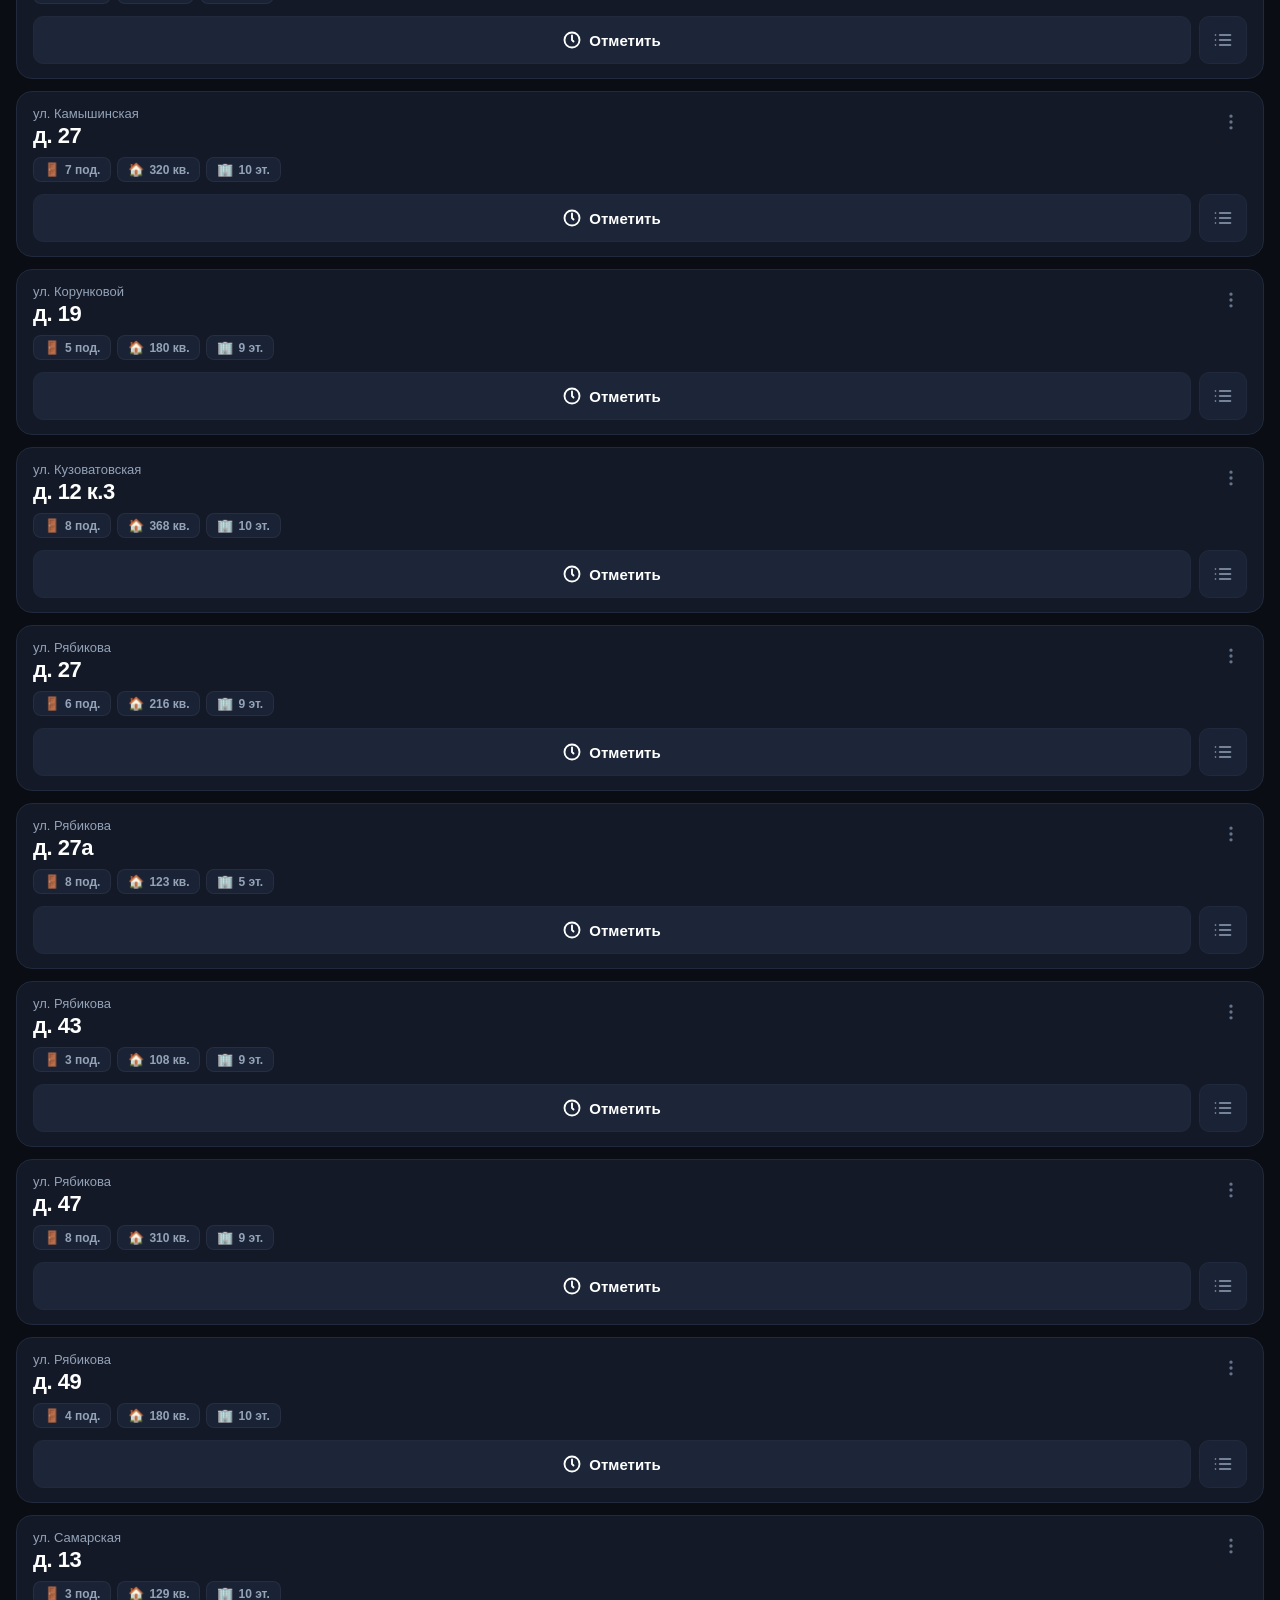
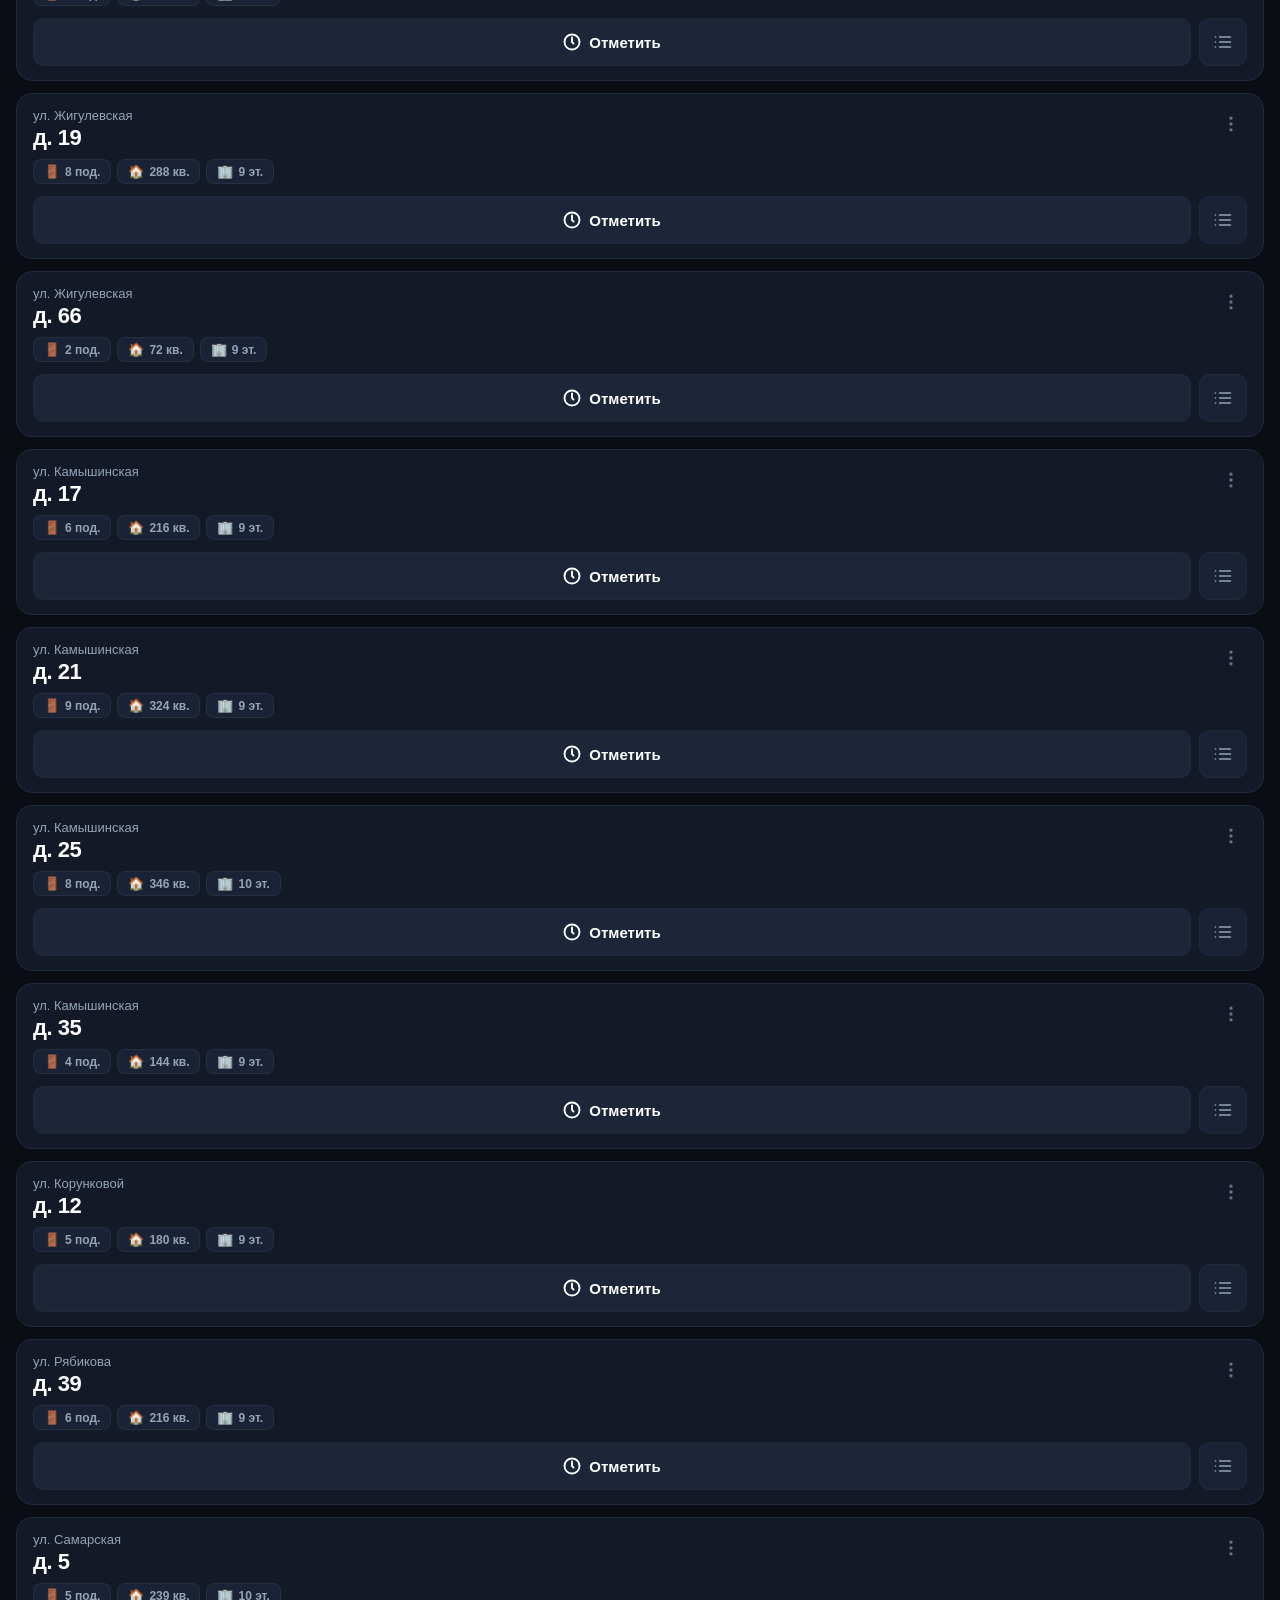
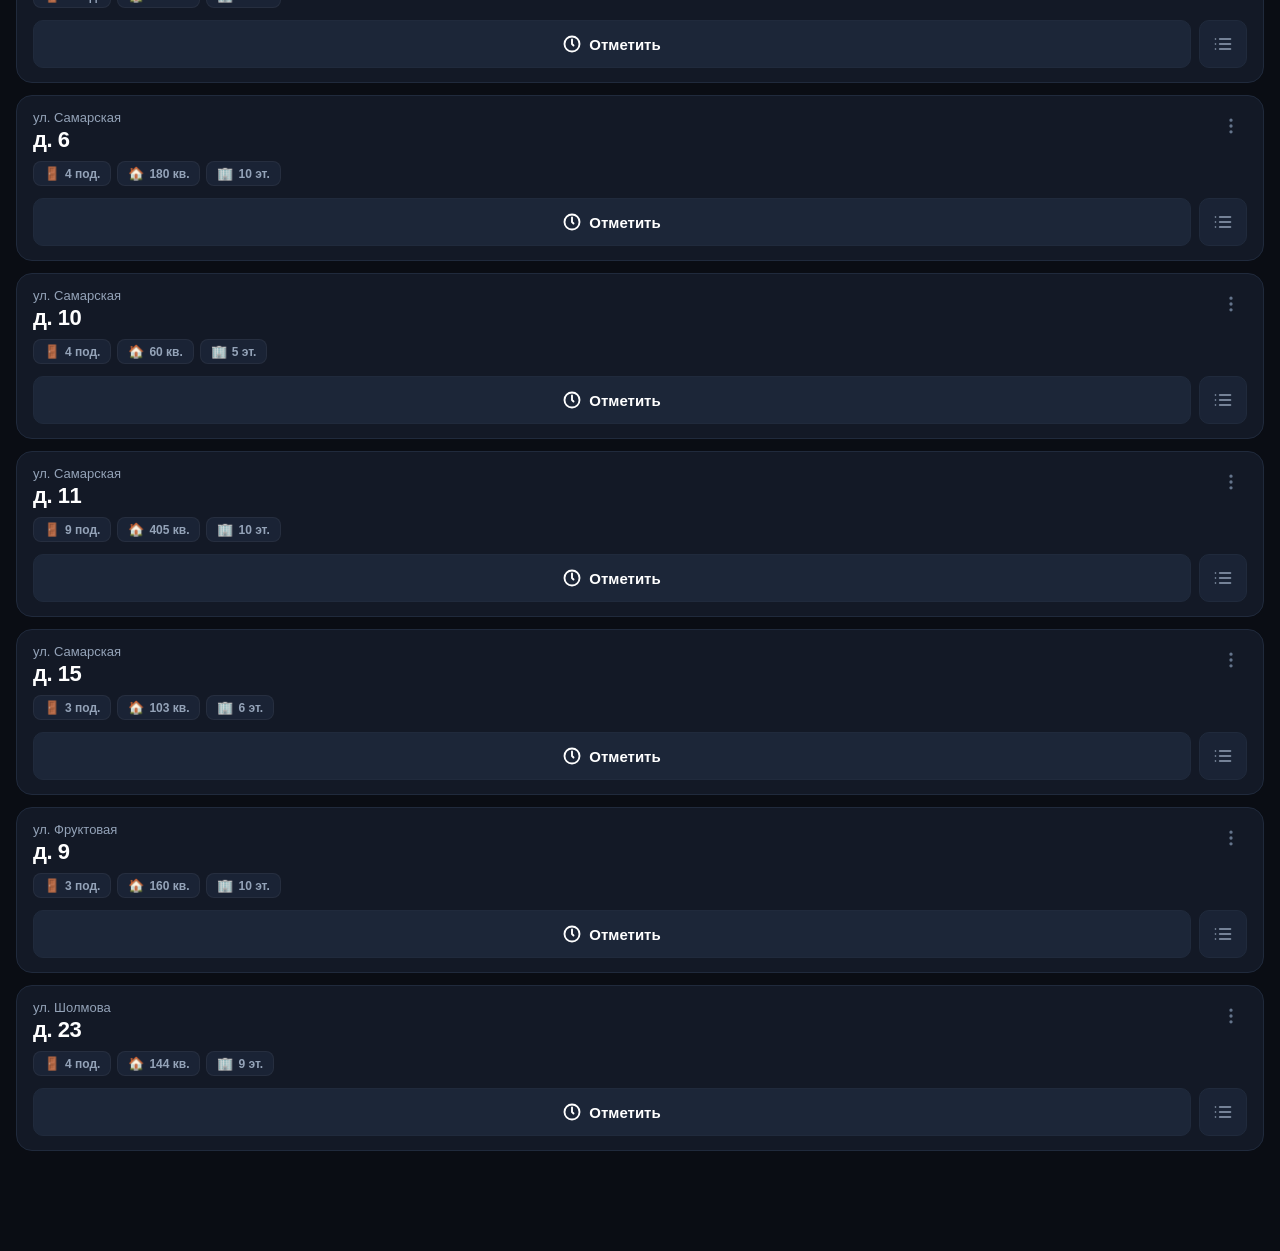
==== commit a5bda480: "feat: объединение классического отчета МТС->ВК с портала и нового модуля района - Возвращен полный ф" ====
--- a/android/app/src/main/assets/index.html
+++ b/android/app/src/main/assets/index.html
@@ -3,7 +3,7 @@
 <head>
   <meta charset="UTF-8">
   <meta name="viewport" content="width=device-width, initial-scale=1.0, maximum-scale=1.0, user-scalable=no, viewport-fit=cover">
-  <title>МТС Район — Обход и Статистика</title>
+  <title>МТС Район — Обход, Портал и ВК</title>
   <style>
     :root {
       --bg-dark: #0A0D14;
@@ -18,6 +18,7 @@
       --done-gradient: linear-gradient(135deg, #10B981 0%, #059669 100%);
       --partial: #F59E0B;
       --blue: #38BDF8;
+      --vk-blue: #2787F5;
       --text: #F1F5F9;
       --text-muted: #94A3B8;
       --text-dim: #64748B;
@@ -48,7 +49,7 @@
       position: sticky;
       top: 0;
       z-index: 100;
-      background: rgba(10, 13, 20, 0.92);
+      background: rgba(10, 13, 20, 0.94);
       backdrop-filter: blur(16px);
       -webkit-backdrop-filter: blur(16px);
       border-bottom: 1px solid var(--border-color);
@@ -743,12 +744,6 @@
       color: #fff;
     }
 
-    .btn-shift-stop {
-      background: rgba(227, 6, 17, 0.15);
-      border: 1px solid var(--primary);
-      color: #FF5A65;
-    }
-
     /* Streets Breakdown */
     .streets-breakdown-card {
       background: var(--bg-card);
@@ -792,7 +787,7 @@
       border-radius: 3px;
     }
 
-    /* Action Buttons in Stats */
+    /* Action Buttons */
     .action-btn-large {
       width: 100%;
       height: 52px;
@@ -813,23 +808,30 @@
 
     .action-btn-secondary {
       width: 100%;
-      height: 50px;
+      height: 48px;
       border-radius: var(--radius);
       background: #1A2335;
       border: 1px solid var(--border-color);
       color: #fff;
-      font-size: 15px;
+      font-size: 14px;
       font-weight: 700;
       display: flex;
       align-items: center;
       justify-content: center;
       gap: 8px;
       cursor: pointer;
-      margin-bottom: 12px;
-    }
-
-    /* REPORT SCREEN */
-    .report-card {
+      margin-bottom: 10px;
+    }
+
+    .action-btn-vk {
+      background: linear-gradient(135deg, #2787F5 0%, #1765C1 100%);
+      border: none;
+      color: #fff;
+      box-shadow: 0 4px 16px rgba(39, 135, 245, 0.35);
+    }
+
+    /* VK / PORTAL REPORT SCREEN */
+    .portal-vk-card {
       background: var(--bg-card);
       border: 1px solid var(--border-color);
       border-radius: var(--radius);
@@ -837,59 +839,139 @@
       margin-bottom: 16px;
     }
 
-    .report-textarea {
+    .card-title {
+      font-size: 12px;
+      font-weight: 800;
+      text-transform: uppercase;
+      letter-spacing: 0.5px;
+      color: var(--blue);
+      margin-bottom: 12px;
+    }
+
+    .form-group-vk {
+      margin-bottom: 14px;
+    }
+
+    .form-label-vk {
+      display: block;
+      font-size: 12px;
+      font-weight: 700;
+      color: var(--text-muted);
+      margin-bottom: 6px;
+    }
+
+    .form-input-vk {
       width: 100%;
-      height: 280px;
       background: #0E1420;
       border: 1px solid var(--border-color);
       border-radius: var(--radius-sm);
-      padding: 12px;
-      color: #fff;
-      font-family: monospace;
+      padding: 12px 14px;
+      color: #fff;
+      font-size: 14px;
+      outline: none;
+    }
+
+    .form-input-vk:focus {
+      border-color: var(--primary);
+    }
+
+    .days-grid {
+      display: grid;
+      grid-template-columns: repeat(7, 1fr);
+      gap: 6px;
+      margin-top: 6px;
+    }
+
+    .day-btn {
+      height: 38px;
+      border-radius: 8px;
+      border: 1px solid var(--border-color);
+      background: #182234;
+      color: var(--text-muted);
       font-size: 13px;
-      line-height: 1.5;
-      resize: none;
-      outline: none;
-      white-space: pre-wrap;
-    }
-
-    /* SETTINGS / HISTORY SCREEN */
-    .settings-group {
-      background: var(--bg-card);
-      border: 1px solid var(--border-color);
-      border-radius: var(--radius);
-      padding: 16px;
-      margin-bottom: 16px;
-    }
-
-    .settings-title {
+      font-weight: 700;
+      cursor: pointer;
+      display: flex;
+      align-items: center;
+      justify-content: center;
+      transition: all 0.2s;
+    }
+
+    .day-btn.selected {
+      background: var(--primary-gradient);
+      border-color: var(--primary);
+      color: #fff;
+    }
+
+    .switch-row {
+      display: flex;
+      justify-content: space-between;
+      align-items: center;
+      padding: 8px 0;
+    }
+
+    .switch-label {
       font-size: 14px;
       font-weight: 700;
       color: #fff;
-      margin-bottom: 12px;
-      display: flex;
-      align-items: center;
-      gap: 8px;
-    }
-
-    .history-card {
-      background: #182234;
-      border-radius: var(--radius-sm);
-      padding: 12px;
-      margin-bottom: 8px;
-      border: 1px solid rgba(255,255,255,0.05);
-    }
-
-    .history-card-date {
-      font-size: 13px;
-      font-weight: 700;
-      color: var(--blue);
-      margin-bottom: 4px;
-    }
-
-    .history-card-stats {
+    }
+
+    .switch-desc {
       font-size: 12px;
       color: var(--text-muted);
+      margin-top: 2px;
+    }
+
+    .custom-switch {
+      position: relative;
+      display: inline-block;
+      width: 48px;
+      height: 28px;
+    }
+
+    .custom-switch input {
+      opacity: 0;
+      width: 0;
+      height: 0;
+    }
+
+    .slider {
+      position: absolute;
+      cursor: pointer;
+      inset: 0;
+      background-color: #242F46;
+      transition: .3s;
+      border-radius: 28px;
+    }
+
+    .slider:before {
+      position: absolute;
+      content: "";
+      height: 20px;
+      width: 20px;
+      left: 4px;
+      bottom: 4px;
+      background-color: white;
+      transition: .3s;
+      border-radius: 50%;
+    }
+
+    input:checked + .slider {
+      background-color: var(--done);
+    }
+
+    input:checked + .slider:before {
+      transform: translateX(20px);
+    }
+
+    .status-box-vk {
+      background: #162030;
+      border-radius: 10px;
+      padding: 10px 14px;
+      font-size: 12px;
+      color: var(--text-muted);
+      margin-bottom: 14px;
+      border-left: 3px solid var(--blue);
     }
 
     /* MODAL SHEETS */
@@ -1025,7 +1107,7 @@
     <div class="header-top">
       <div class="brand">
         <div class="brand-badge">МТС</div>
-        <div class="brand-title">Мой Район</div>
+        <div class="brand-title">Мой Район & Отчёт</div>
       </div>
       <div class="header-actions">
         <button id="shiftTimerBtn" class="shift-timer-btn" onclick="toggleShiftTimer()">
@@ -1149,42 +1231,136 @@
     </div>
 
     <!-- Actions -->
-    <button class="action-btn-large" onclick="navTo('report')">
-      📋 Сформировать отчёт
+    <button class="action-btn-large" onclick="navTo('vk')">
+      🚀 Перейти к отправке отчёта в ВК
     </button>
     <button class="action-btn-secondary" onclick="confirmNewDay()">
-      🔄 Начать новый обход (сброс)
+      🔄 Начать новый обход (сброс отметок)
     </button>
   </section>
 
-  <!-- ==================== SCREEN 3: REPORT ==================== -->
-  <section id="screenReport" class="screen">
-    <div class="report-card">
-      <div class="settings-title">Готовый текст отчёта</div>
-      <textarea id="reportTextarea" class="report-textarea" readonly></textarea>
+  <!-- ==================== SCREEN 3: VK & PORTAL REPORT (КЛАССИЧЕСКИЙ ОТЧЁТ) ==================== -->
+  <section id="screenVk" class="screen">
+    <!-- Главное действие: Отправка -->
+    <div class="portal-vk-card">
+      <div class="card-title">ОТЧЁТ МТС → ВК (С ПОРТАЛА)</div>
+      <button class="action-btn-large" style="margin-bottom:8px;" onclick="triggerSendNow()">
+        🚀 Собрать с портала и отправить в ВК
+      </button>
+      <div style="font-size:12px;color:var(--text-muted);line-height:1.4;">
+        Приложение зайдёт на <b style="color:#fff;">inventory.ural.mts.ru/pc/agent_day.php</b>, соберёт реальные показатели за сегодня (Подомовой обход, время, ДМХ, звонки) и автоматически отправит готовый отчёт в выбранный чат ВК.
+      </div>
     </div>
 
-    <button class="action-btn-large" onclick="copyReport()">
-      📋 Скопировать в буфер
-    </button>
-    <button class="action-btn-secondary" onclick="shareReport()">
-      🚀 Отправить / Поделиться
-    </button>
+    <!-- Авторизация -->
+    <div class="portal-vk-card">
+      <div class="card-title">ВХОД В АККАУНТЫ (ОДИН РАЗ)</div>
+      <button class="action-btn-secondary" onclick="loginPortal()">
+        🔑 Войти в портал МТС (inventory)
+      </button>
+      <button class="action-btn-secondary action-btn-vk" onclick="loginVk()">
+        💬 Войти в аккаунт ВКонтакте
+      </button>
+    </div>
+
+    <!-- Настройки отправки -->
+    <div class="portal-vk-card">
+      <div class="card-title">КУДА ОТПРАВЛЯТЬ</div>
+
+      <div class="form-group-vk">
+        <label class="form-label-vk">Чат ВКонтакте (ID беседы)</label>
+        <div style="display:flex;gap:8px;">
+          <input type="text" id="vkPeerInput" class="form-input-vk" placeholder="Например: c66 или 2000000066">
+          <button class="action-btn-secondary action-btn-vk" style="width:auto;padding:0 14px;white-space:nowrap;margin-bottom:0;" onclick="pickVkChat()">
+            Выбрать чат
+          </button>
+        </div>
+      </div>
+
+      <div class="form-group-vk">
+        <label class="form-label-vk">Домен ВК</label>
+        <input type="text" id="vkHostInput" class="form-input-vk" value="vk.com">
+      </div>
+
+      <div class="form-group-vk">
+        <label class="form-label-vk">Количество звонков за сегодня</label>
+        <input type="number" id="vkCallsInput" class="form-input-vk" value="0">
+      </div>
+    </div>
+
+    <!-- Напоминание по расписанию -->
+    <div class="portal-vk-card">
+      <div class="card-title">НАПОМИНАНИЕ ПО РАСПИСАНИЮ</div>
+
+      <div class="status-box-vk" id="vkStatusText">
+        Загрузка состояния...
+      </div>
+
+      <div class="switch-row">
+        <div>
+          <div class="switch-label">Напоминать отправить отчёт</div>
+          <div class="switch-desc">Будильник пришлёт уведомление в заданное время</div>
+        </div>
+        <label class="custom-switch">
+          <input type="checkbox" id="vkEnabledInput" onchange="saveVkForm()">
+          <span class="slider"></span>
+        </label>
+      </div>
+
+      <div class="form-group-vk" style="margin-top:14px;">
+        <label class="form-label-vk">Время напоминания</label>
+        <div style="display:flex;gap:8px;">
+          <input type="number" id="vkHourInput" class="form-input-vk" style="text-align:center;font-size:18px;font-weight:700;" min="0" max="23" value="22" onchange="saveVkForm()">
+          <span style="font-size:20px;font-weight:700;align-self:center;">:</span>
+          <input type="number" id="vkMinuteInput" class="form-input-vk" style="text-align:center;font-size:18px;font-weight:700;" min="0" max="59" value="00" onchange="saveVkForm()">
+        </div>
+      </div>
+
+      <div class="form-group-vk">
+        <label class="form-label-vk">Дни недели</label>
+        <div class="days-grid" id="vkDaysGrid">
+          <button class="day-btn selected" data-day="1" onclick="toggleDay(1)">Пн</button>
+          <button class="day-btn selected" data-day="2" onclick="toggleDay(2)">Вт</button>
+          <button class="day-btn selected" data-day="3" onclick="toggleDay(3)">Ср</button>
+          <button class="day-btn selected" data-day="4" onclick="toggleDay(4)">Чт</button>
+          <button class="day-btn selected" data-day="5" onclick="toggleDay(5)">Пт</button>
+          <button class="day-btn" data-day="6" onclick="toggleDay(6)">Сб</button>
+          <button class="day-btn" data-day="7" onclick="toggleDay(7)">Вс</button>
+        </div>
+      </div>
+
+      <button class="action-btn-secondary" style="margin-top:10px;" onclick="testVkNotification()">
+        🔔 Проверить напоминание (через 10 сек)
+      </button>
+
+      <button class="action-btn-secondary" style="background:#202B3E;border-color:var(--done);color:var(--done);" onclick="saveVkForm(true)">
+        💾 Сохранить настройки
+      </button>
+    </div>
+
+    <!-- Шаблон отчёта -->
+    <div class="portal-vk-card">
+      <div class="card-title">ШАБЛОН СООБЩЕНИЯ</div>
+      <textarea id="vkTemplateInput" class="form-input-vk" style="height:170px;font-family:monospace;font-size:12px;line-height:1.4;" onchange="saveVkForm()"></textarea>
+      <div style="font-size:11px;color:var(--text-dim);margin-top:6px;">
+        Доступные переменные: {дата}, {тип дня}, {общее количество дмх}, {поквартирный обход дмх}, {общее время поквартирного обхода}, {визуализация дмх}, {общее время}, {количество звонков}
+      </div>
+    </div>
   </section>
 
   <!-- ==================== SCREEN 4: SETTINGS / DATABASE ==================== -->
   <section id="screenSettings" class="screen">
     <!-- History of Shifts -->
-    <div class="settings-group">
-      <div class="settings-title">📜 История прошлых смен</div>
+    <div class="portal-vk-card">
+      <div class="card-title">ИСТОРИЯ ОБХОДОВ РАЙОНА</div>
       <div id="historyList">
-        <div style="font-size:13px;color:var(--text-muted);">История пока пуста. После нажатия «Начать новый обход» статистика сохраняется сюда.</div>
+        <div style="font-size:13px;color:var(--text-muted);">История пока пуста. После завершения дня статистика сохраняется сюда.</div>
       </div>
     </div>
 
     <!-- Database Info & Actions -->
-    <div class="settings-group">
-      <div class="settings-title">⚙️ Управление базой адресов</div>
+    <div class="portal-vk-card">
+      <div class="card-title">БАЗА ДОМОВ РАЙОНА</div>
       <div style="font-size:13px;color:var(--text-muted);margin-bottom:12px;">
         Всего домов в базе: <b id="settingsTotalHouses" style="color:#fff;">32</b><br>
         Всего подъездов: <b id="settingsTotalEntrances" style="color:#fff;">173</b><br>
@@ -1200,7 +1376,7 @@
         📥 Импорт базы (JSON)
       </button>
       <button class="action-btn-secondary" style="color:#FF5A65;border-color:rgba(227,6,17,0.3);" onclick="confirmResetToDefault()">
-        ⚠️ Сбросить к исходным 32 адресам
+        ⚠️ Сбросить к исходным 32 адресам с фото
       </button>
     </div>
   </section>
@@ -1214,19 +1390,19 @@
   <nav class="bottom-nav">
     <button class="nav-item active" id="navHouses" onclick="navTo('houses')">
       <svg viewBox="0 0 24 24"><path d="M3 10.5L12 3l9 7.5V20a1 1 0 0 1-1 1h-5v-6h-6v6H4a1 1 0 0 1-1-1v-9.5z"/></svg>
-      <span>Адреса</span>
+      <span>Район</span>
     </button>
     <button class="nav-item" id="navStats" onclick="navTo('stats')">
       <svg viewBox="0 0 24 24"><path d="M5 19h14v2H3V5h2v14zm4-3H7V9h2v7zm4 0h-2V5h2v11zm4 0h-2v-4h2v4z"/></svg>
       <span>Статистика</span>
     </button>
-    <button class="nav-item" id="navReport" onclick="navTo('report')">
+    <button class="nav-item" id="navVk" onclick="navTo('vk')">
       <svg viewBox="0 0 24 24"><path d="M19 3H5c-1.1 0-2 .9-2 2v14c0 1.1.9 2 2 2h14c1.1 0 2-.9 2-2V5c0-1.1-.9-2-2-2zm-5 14H7v-2h7v2zm3-4H7v-2h10v2zm0-4H7V7h10v2z"/></svg>
-      <span>Отчёт</span>
+      <span>Отчёт в ВК</span>
     </button>
     <button class="nav-item" id="navSettings" onclick="navTo('settings')">
       <svg viewBox="0 0 24 24"><path d="M19.14 12.94c.04-.3.06-.61.06-.94 0-.32-.02-.64-.07-.94l2.03-1.58c.18-.14.23-.41.12-.61l-1.92-3.32c-.12-.22-.37-.29-.59-.22l-2.39.96c-.5-.38-1.03-.7-1.62-.94l-.36-2.54c-.04-.24-.24-.41-.48-.41h-3.84c-.24 0-.43.17-.47.41l-.36 2.54c-.59.24-1.13.57-1.62.94l-2.39-.96c-.22-.08-.47 0-.59.22L2.74 8.87c-.12.21-.08.47.12.61l2.03 1.58c-.05.3-.09.63-.09.94s.02.64.07.94l-2.03 1.58c-.18.14-.23.41-.12.61l1.92 3.32c.12.22.37.29.59.22l2.39-.96c.5.38 1.03.7 1.62.94l.36 2.54c.05.24.24.41.48.41h3.84c.24 0 .44-.17.47-.41l.36-2.54c.59-.24 1.13-.56 1.62-.94l2.39.96c.22.08.47 0 .59-.22l1.92-3.32c.12-.22.07-.47-.12-.61l-2.01-1.58zM12 15.6c-1.98 0-3.6-1.62-3.6-3.6s1.62-3.6 3.6-3.6 3.6 1.62 3.6 3.6-1.62 3.6-3.6 3.6z"/></svg>
-      <span>Настройки</span>
+      <span>База</span>
     </button>
   </nav>
 
@@ -1335,6 +1511,9 @@
     let shiftSeconds = 0;
     let isShiftRunning = false;
 
+    // VK Settings State
+    let vkSelectedDays = new Set([1, 2, 3, 4, 5]);
+
     // --- Android Bridge Integration & Storage ---
     function callNative(action, arg) {
       try {
@@ -1359,7 +1538,6 @@
       if (window.AndroidBridge && typeof window.AndroidBridge.toast === 'function') {
         window.AndroidBridge.toast(text);
       }
-      // In-app HTML toast
       const container = document.getElementById('toastContainer');
       const toast = document.createElement('div');
       toast.className = 'toast-msg';
@@ -1373,7 +1551,6 @@
     }
 
     function loadState() {
-      // Try Android storage first, then localStorage
       let raw = callNative('loadFromStorage', 'topmts_houses');
       if (!raw) raw = localStorage.getItem('topmts_houses');
 
@@ -1407,6 +1584,9 @@
       let savedSeconds = localStorage.getItem('topmts_shift_seconds');
       if (savedSeconds) shiftSeconds = parseInt(savedSeconds, 10) || 0;
       updateShiftTimerDisplay();
+
+      // Load VK / Portal Settings
+      loadVkSettings();
     }
 
     function saveState() {
@@ -1421,6 +1601,183 @@
       localStorage.setItem('topmts_history', json);
       callNative('saveToStorage', 'topmts_history', json);
       renderHistory();
+    }
+
+    // --- VK Settings & Actions (Классический отчёт) ---
+    function loadVkSettings() {
+      let data = null;
+      if (window.AndroidBridge && typeof window.AndroidBridge.getVkSettings === 'function') {
+        try {
+          data = JSON.parse(window.AndroidBridge.getVkSettings());
+        } catch(e) {}
+      }
+
+      if (!data) {
+        // Fallback to local storage
+        const raw = localStorage.getItem('topmts_vk_settings');
+        if (raw) {
+          try { data = JSON.parse(raw); } catch(e) {}
+        }
+      }
+
+      if (data) {
+        document.getElementById('vkPeerInput').value = data.peer || '';
+        document.getElementById('vkHostInput').value = data.vkHost || 'vk.com';
+        document.getElementById('vkCallsInput').value = data.calls || '0';
+        document.getElementById('vkEnabledInput').checked = !!data.enabled;
+        document.getElementById('vkHourInput').value = (data.hour !== undefined) ? data.hour : 22;
+        document.getElementById('vkMinuteInput').value = (data.minute !== undefined) ? String(data.minute).padStart(2,'0') : '00';
+        document.getElementById('vkTemplateInput').value = data.template || defaultVkTemplate();
+        if (data.statusText) document.getElementById('vkStatusText').innerText = data.statusText;
+
+        if (Array.isArray(data.days)) {
+          vkSelectedDays = new Set(data.days);
+          renderDaysGrid();
+        }
+      } else {
+        document.getElementById('vkTemplateInput').value = defaultVkTemplate();
+        document.getElementById('vkStatusText').innerText = 'Напоминание выключено';
+      }
+    }
+
+    function defaultVkTemplate() {
+      return [
+        '{дата} {тип дня}',
+        'Общее количество ДМХ: {общее количество дмх}',
+        'Поквартирный обход ДМХ: {поквартирный обход дмх}',
+        'Общее время поквартирного обхода: {общее время поквартирного обхода}',
+        'Визуализация, дмх: {визуализация дмх}',
+        'Общее время визуализации: {общее время визуализации}',
+        'Общее время: {общее время}',
+        'Количество звонков: {количество звонков}'
+      ].join('\n');
+    }
+
+    function toggleDay(dayNum) {
+      doVibrate(20);
+      if (vkSelectedDays.has(dayNum)) {
+        vkSelectedDays.delete(dayNum);
+      } else {
+        vkSelectedDays.add(dayNum);
+      }
+      renderDaysGrid();
+      saveVkForm();
+    }
+
+    function renderDaysGrid() {
+      document.querySelectorAll('#vkDaysGrid .day-btn').forEach(btn => {
+        const d = parseInt(btn.getAttribute('data-day'), 10);
+        if (vkSelectedDays.has(d)) {
+          btn.classList.add('selected');
+        } else {
+          btn.classList.remove('selected');
+        }
+      });
+    }
+
+    function saveVkForm(showFeedback = false) {
+      const peer = document.getElementById('vkPeerInput').value.trim();
+      const vkHost = document.getElementById('vkHostInput').value.trim() || 'vk.com';
+      const calls = document.getElementById('vkCallsInput').value.trim() || '0';
+      const enabled = document.getElementById('vkEnabledInput').checked;
+      const hour = parseInt(document.getElementById('vkHourInput').value, 10) || 22;
+      const minute = parseInt(document.getElementById('vkMinuteInput').value, 10) || 0;
+      const template = document.getElementById('vkTemplateInput').value;
+
+      const obj = {
+        peer: peer,
+        vkHost: vkHost,
+        calls: calls,
+        enabled: enabled,
+        hour: hour,
+        minute: minute,
+        template: template,
+        days: Array.from(vkSelectedDays)
+      };
+
+      localStorage.setItem('topmts_vk_settings', JSON.stringify(obj));
+
+      if (window.AndroidBridge && typeof window.AndroidBridge.saveVkSettings === 'function') {
+        window.AndroidBridge.saveVkSettings(JSON.stringify(obj));
+        // refresh status text
+        try {
+          const fresh = JSON.parse(window.AndroidBridge.getVkSettings());
+          if (fresh.statusText) document.getElementById('vkStatusText').innerText = fresh.statusText;
+        } catch(e) {}
+      }
+
+      if (showFeedback) {
+        doVibrate(40);
+        showToast('Настройки отчёта сохранены!');
+      }
+    }
+
+    function loginPortal() {
+      doVibrate(30);
+      if (window.AndroidBridge && typeof window.AndroidBridge.openLoginPortal === 'function') {
+        window.AndroidBridge.openLoginPortal();
+      } else {
+        window.open('https://inventory.ural.mts.ru/pc/agent_day.php', '_blank');
+      }
+    }
+
+    function loginVk() {
+      doVibrate(30);
+      const host = document.getElementById('vkHostInput').value.trim() || 'vk.com';
+      if (window.AndroidBridge && typeof window.AndroidBridge.openLoginVk === 'function') {
+        window.AndroidBridge.openLoginVk(host);
+      } else {
+        window.open('https://' + host + '/im', '_blank');
+      }
+    }
+
+    function pickVkChat() {
+      doVibrate(30);
+      const host = document.getElementById('vkHostInput').value.trim() || 'vk.com';
+      if (window.AndroidBridge && typeof window.AndroidBridge.pickChat === 'function') {
+        window.AndroidBridge.pickChat(host);
+      } else {
+        const manual = prompt('Введите ID беседы (например, c66):', document.getElementById('vkPeerInput').value);
+        if (manual !== null) {
+          window.onChatPicked(manual);
+        }
+      }
+    }
+
+    // Callback called from Android onActivityResult
+    window.onChatPicked = function(peer) {
+      document.getElementById('vkPeerInput').value = peer;
+      saveVkForm(true);
+    };
+
+    function triggerSendNow() {
+      doVibrate(50);
+      saveVkForm();
+      const peer = document.getElementById('vkPeerInput').value.trim();
+      const vkHost = document.getElementById('vkHostInput').value.trim() || 'vk.com';
+      const calls = document.getElementById('vkCallsInput').value.trim() || '0';
+      const template = document.getElementById('vkTemplateInput').value;
+
+      if (!peer) {
+        alert('Пожалуйста, укажите или выберите чат ВКонтакте.');
+        return;
+      }
+
+      if (window.AndroidBridge && typeof window.AndroidBridge.sendReportNow === 'function') {
+        window.AndroidBridge.sendReportNow(peer, vkHost, calls, template);
+      } else {
+        alert('На компьютере запуск через RunnerActivity доступен только внутри Android APK. Скопируйте готовый текст из вкладки «Статистика».');
+      }
+    }
+
+    function testVkNotification() {
+      doVibrate(30);
+      saveVkForm();
+      if (window.AndroidBridge && typeof window.AndroidBridge.testNotification === 'function') {
+        window.AndroidBridge.testNotification();
+      } else {
+        showToast('Проверочное уведомление (работает на телефоне)');
+      }
     }
 
     // --- Shift Timer ---
@@ -1585,7 +1942,6 @@
       updateStreetDropdown();
       renderHousesList();
       renderStats();
-      renderReport();
       renderSettings();
     }
 
@@ -1617,7 +1973,6 @@
     function renderHousesList() {
       const container = document.getElementById('housesList');
 
-      // Calculate Counts for Filter Chips
       const totalCount = houses.length;
       const doneCount = houses.filter(h => h.visited || h.visitedEntrances > 0).length;
       const remainCount = totalCount - doneCount;
@@ -1626,12 +1981,10 @@
       document.getElementById('countRemain').innerText = remainCount;
       document.getElementById('countDone').innerText = doneCount;
 
-      // Header summary
       const percent = totalCount > 0 ? Math.round((doneCount / totalCount) * 100) : 0;
       document.getElementById('headerProgressFill').style.width = percent + '%';
       document.getElementById('headerProgressText').innerText = `${doneCount} / ${totalCount} (${percent}%)`;
 
-      // Filter
       let filtered = houses.filter(h => {
         if (currentFilter === 'remain' && (h.visited || h.visitedEntrances > 0)) return false;
         if (currentFilter === 'done' && !(h.visited || h.visitedEntrances > 0)) return false;
@@ -1663,7 +2016,6 @@
 
         let checkedCount = h.checkedEntrances ? h.checkedEntrances.length : (h.visited ? h.entrances : 0);
 
-        // Entrance chips
         let entranceChipsHtml = '';
         for (let i = 1; i <= h.entrances; i++) {
           const isChecked = h.checkedEntrances && h.checkedEntrances.includes(i);
@@ -1733,7 +2085,6 @@
       const remainingHouses = totalHouses - doneHouses;
       const percent = totalHouses > 0 ? Math.round((doneHouses / totalHouses) * 100) : 0;
 
-      // Circle
       const strokeOffset = 283 - (283 * percent) / 100;
       document.getElementById('statCircleBar').style.strokeDashoffset = strokeOffset;
       document.getElementById('statCirclePercent').innerText = percent + '%';
@@ -1741,7 +2092,6 @@
       document.getElementById('statHousesMain').innerText = `${doneHouses} / ${totalHouses}`;
       document.getElementById('statRemainingSub').innerText = `Осталось ${remainingHouses} ${declOfNum(remainingHouses, ['дом', 'дома', 'домов'])}`;
 
-      // Entrances calculation
       const totalEntrances = houses.reduce((sum, h) => sum + h.entrances, 0);
       const doneEntrances = houses.reduce((sum, h) => {
         if (h.visited) return sum + h.entrances;
@@ -1750,12 +2100,10 @@
       document.getElementById('statEntrancesVal').innerText = doneEntrances;
       document.getElementById('statEntrancesSub').innerText = `из ${totalEntrances} (${totalEntrances - doneEntrances} ост.)`;
 
-      // Flats calculation
       const totalFlats = houses.reduce((sum, h) => sum + h.flats, 0);
       const doneFlats = houses.reduce((sum, h) => {
         if (h.visited) return sum + h.flats;
         if (h.checkedEntrances && h.checkedEntrances.length > 0) {
-          // Proportion of flats for partial entrances
           return sum + Math.round((h.flats * h.checkedEntrances.length) / h.entrances);
         }
         return sum;
@@ -1763,7 +2111,6 @@
       document.getElementById('statFlatsVal').innerText = doneFlats.toLocaleString();
       document.getElementById('statFlatsSub').innerText = `из ${totalFlats.toLocaleString()} охват`;
 
-      // Streets Breakdown
       const streetsMap = {};
       houses.forEach(h => {
         if (!streetsMap[h.street]) streetsMap[h.street] = { total: 0, done: 0 };
@@ -1813,90 +2160,6 @@
       }
     }
 
-    // --- Render Report ---
-    function renderReport() {
-      const totalHouses = houses.length;
-      const doneHouses = houses.filter(h => h.visited || (h.checkedEntrances && h.checkedEntrances.length > 0));
-      const totalEntrances = houses.reduce((sum, h) => sum + h.entrances, 0);
-      const doneEntrances = houses.reduce((sum, h) => {
-        if (h.visited) return sum + h.entrances;
-        return sum + (h.checkedEntrances ? h.checkedEntrances.length : 0);
-      }, 0);
-      const doneFlats = houses.reduce((sum, h) => {
-        if (h.visited) return sum + h.flats;
-        if (h.checkedEntrances && h.checkedEntrances.length > 0) {
-          return sum + Math.round((h.flats * h.checkedEntrances.length) / h.entrances);
-        }
-        return sum;
-      }, 0);
-
-      const now = new Date();
-      const dateStr = `${String(now.getDate()).padStart(2, '0')}.${String(now.getMonth() + 1).padStart(2, '0')}.${now.getFullYear()}`;
-      const timeStr = formatTimer(shiftSeconds);
-
-      // Group completed by street
-      const byStreet = {};
-      doneHouses.forEach(h => {
-        if (!byStreet[h.street]) byStreet[h.street] = [];
-        let info = `д. ${h.house}`;
-        if (!h.visited && h.checkedEntrances && h.checkedEntrances.length > 0) {
-          info += ` (${h.checkedEntrances.length}/${h.entrances} под.)`;
-        }
-        byStreet[h.street].push(info);
-      });
-
-      let streetsReport = '';
-      const streetKeys = Object.keys(byStreet).sort();
-      if (streetKeys.length) {
-        streetsReport = streetKeys.map(s => `• ${s}: ${byStreet[s].join(', ')}`).join('\n');
-      } else {
-        streetsReport = '(Пока нет пройденных адресов)';
-      }
-
-      const percent = totalHouses > 0 ? Math.round((doneHouses.length / totalHouses) * 100) : 0;
-
-      const report = [
-        `📢 Отчёт по расклейке МТС`,
-        `📅 Дата: ${dateStr}`,
-        `⏱ Время на территории: ${timeStr}`,
-        ``,
-        `✅ Пройдено домов: ${doneHouses.length} из ${totalHouses} (${percent}%)`,
-        `🚪 Подъездов поклеено: ${doneEntrances} из ${totalEntrances}`,
-        `🏠 Охвачено квартир (ДМХ): ${doneFlats.toLocaleString()}`,
-        ``,
-        `📍 Пройденные адреса:`,
-        streetsReport
-      ].join('\n');
-
-      document.getElementById('reportTextarea').value = report;
-    }
-
-    function copyReport() {
-      doVibrate(40);
-      const text = document.getElementById('reportTextarea').value;
-      if (window.AndroidBridge && typeof window.AndroidBridge.copyToClipboard === 'function') {
-        window.AndroidBridge.copyToClipboard(text);
-      } else {
-        navigator.clipboard.writeText(text).then(() => {
-          showToast('Отчёт скопирован в буфер!');
-        }).catch(() => {
-          showToast('Скопируйте текст из поля');
-        });
-      }
-    }
-
-    function shareReport() {
-      doVibrate(40);
-      const text = document.getElementById('reportTextarea').value;
-      if (window.AndroidBridge && typeof window.AndroidBridge.shareText === 'function') {
-        window.AndroidBridge.shareText(text);
-      } else if (navigator.share) {
-        navigator.share({ title: 'Отчёт МТС', text: text }).catch(() => {});
-      } else {
-        copyReport();
-      }
-    }
-
     // --- Shift Reset / New Day ---
     function confirmNewDay() {
       doVibrate(30);
@@ -1953,9 +2216,9 @@
       }
 
       container.innerHTML = historyRecords.map(item => `
-        <div class="history-card">
-          <div class="history-card-date">📅 ${item.date} — время: ${item.timeWorked || '—'}</div>
-          <div class="history-card-stats">
+        <div style="background:#182234;border-radius:10px;padding:12px;margin-bottom:8px;border:1px solid rgba(255,255,255,0.05);">
+          <div style="font-size:13px;font-weight:700;color:var(--blue);margin-bottom:4px;">📅 ${item.date} — время: ${item.timeWorked || '—'}</div>
+          <div style="font-size:12px;color:var(--text-muted);">
             🏠 Домов: <b>${item.housesCount}</b> &nbsp;|&nbsp; 🚪 Подъездов: <b>${item.entrancesCount}</b>
           </div>
         </div>
@@ -2024,7 +2287,6 @@
 
       doVibrate(40);
       if (id) {
-        // Edit
         const house = houses.find(h => h.id === id);
         if (house) {
           house.street = street;
@@ -2035,7 +2297,6 @@
           showToast(`Дом ${street}, ${houseNum} обновлен`);
         }
       } else {
-        // Add new
         const newId = 'h_' + Date.now();
         houses.push({
           id: newId,
@@ -2149,11 +2410,11 @@
         document.getElementById('navStats').classList.add('active');
         fab.style.display = 'none';
         renderStats();
-      } else if (screenId === 'report') {
-        document.getElementById('screenReport').classList.add('active');
-        document.getElementById('navReport').classList.add('active');
+      } else if (screenId === 'vk') {
+        document.getElementById('screenVk').classList.add('active');
+        document.getElementById('navVk').classList.add('active');
         fab.style.display = 'none';
-        renderReport();
+        loadVkSettings();
       } else if (screenId === 'settings') {
         document.getElementById('screenSettings').classList.add('active');
         document.getElementById('navSettings').classList.add('active');
@@ -2175,10 +2436,9 @@
         navTo('houses');
         return true;
       }
-      return false; // Let native activity finish
+      return false;
     };
 
-    // Utilities
     function escapeHtml(str) {
       return String(str || '')
         .replace(/&/g, '&amp;')
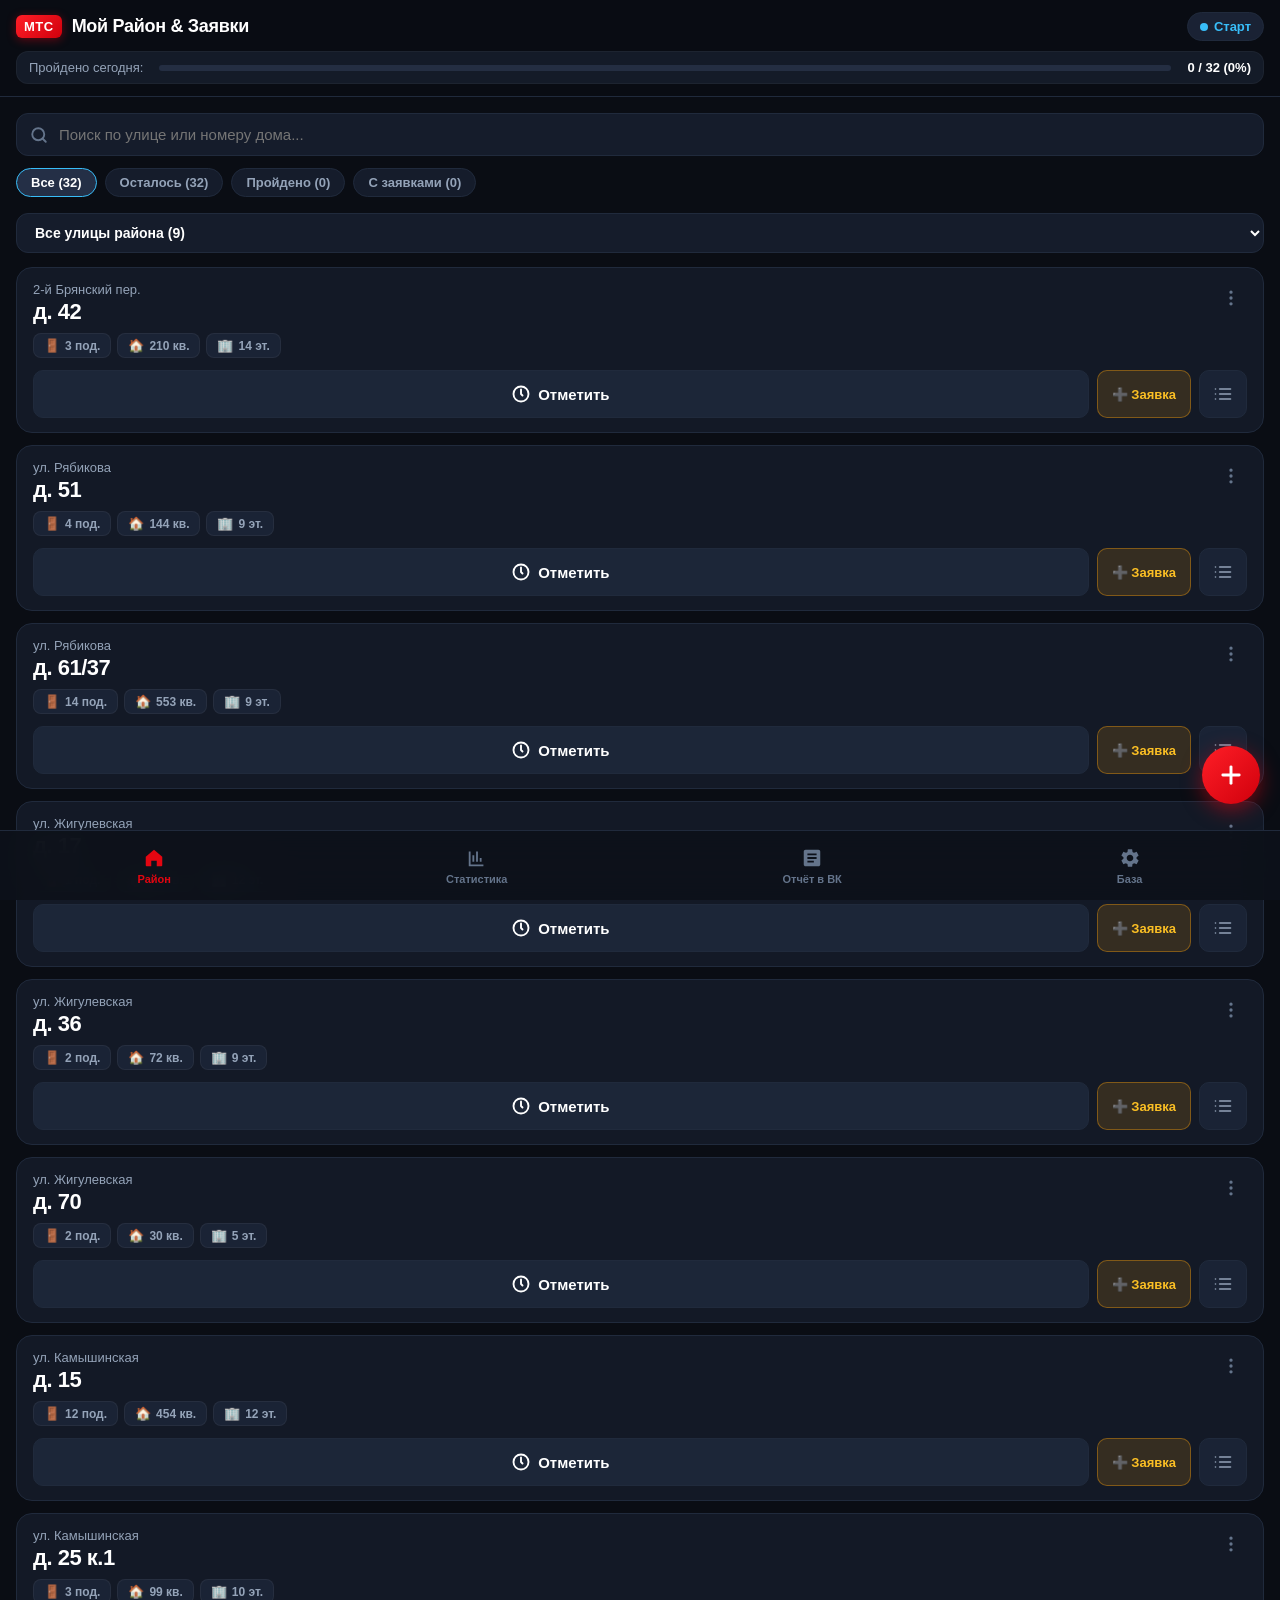
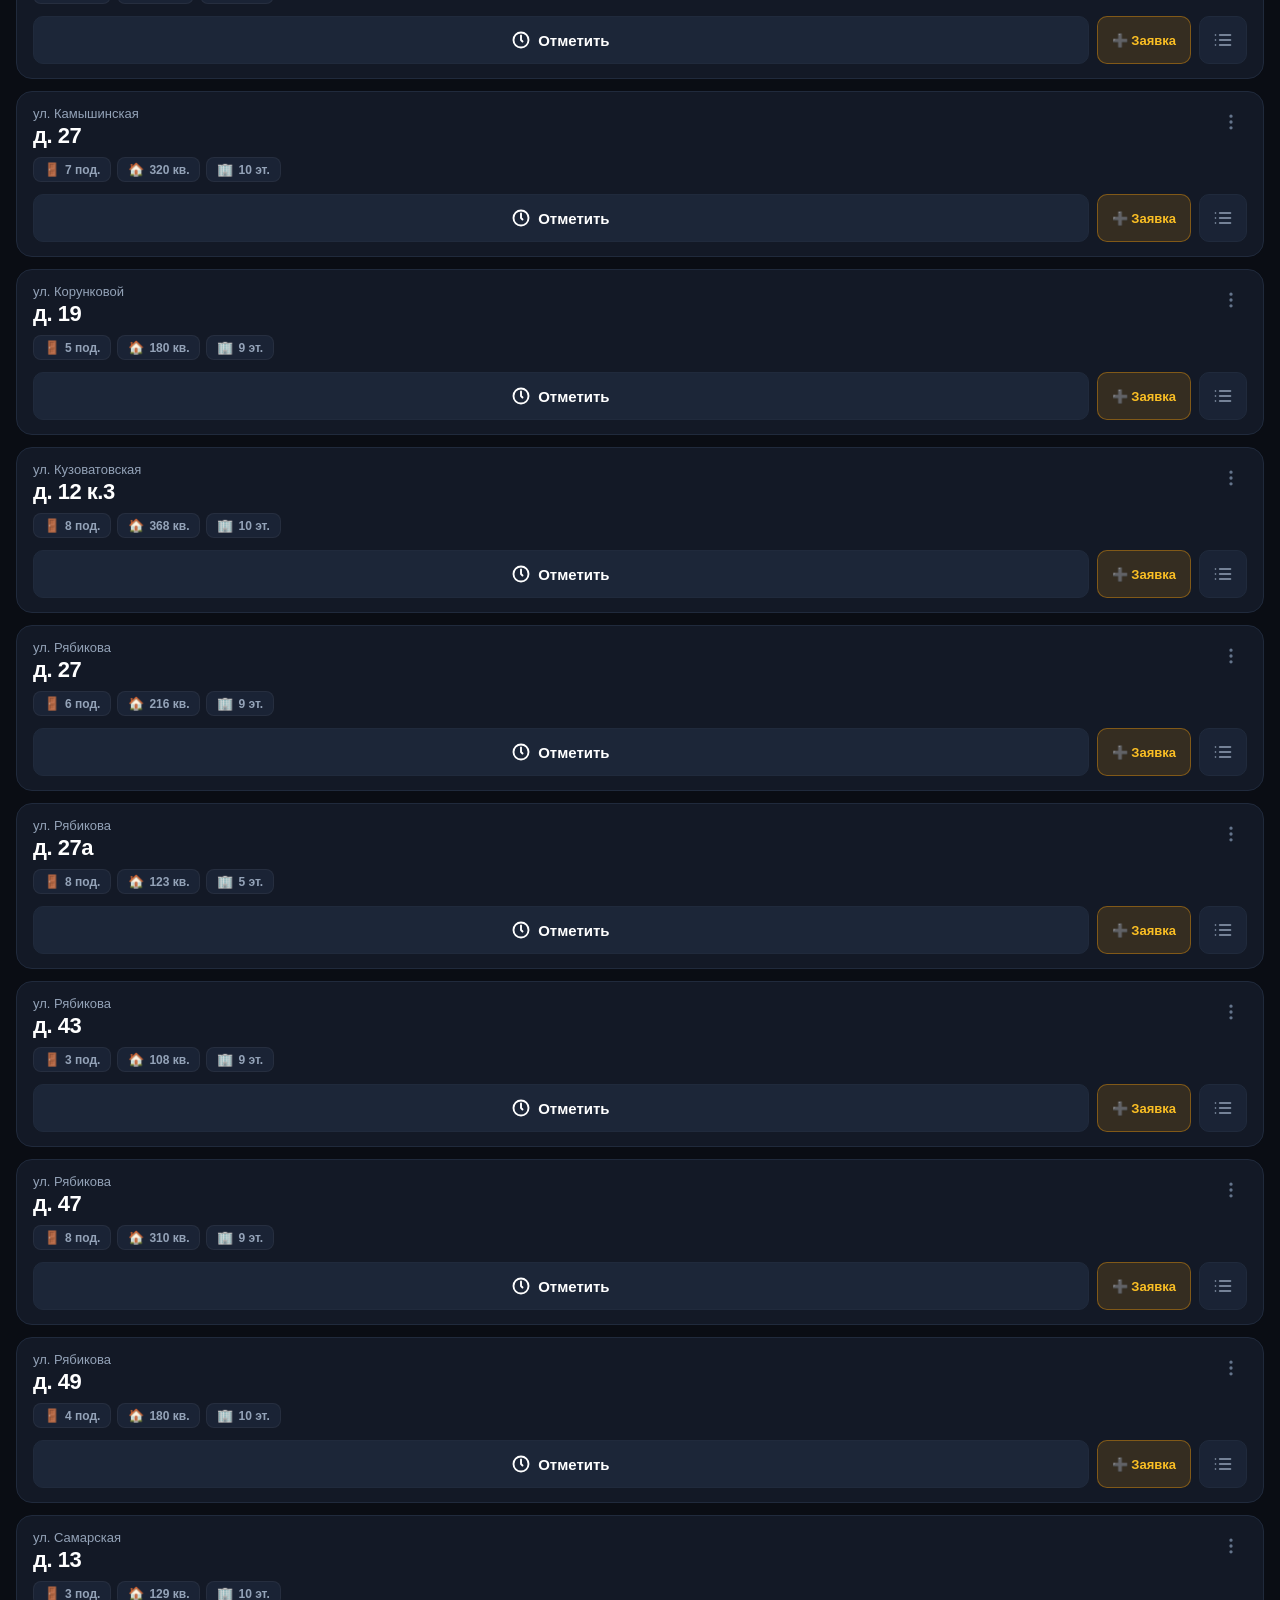
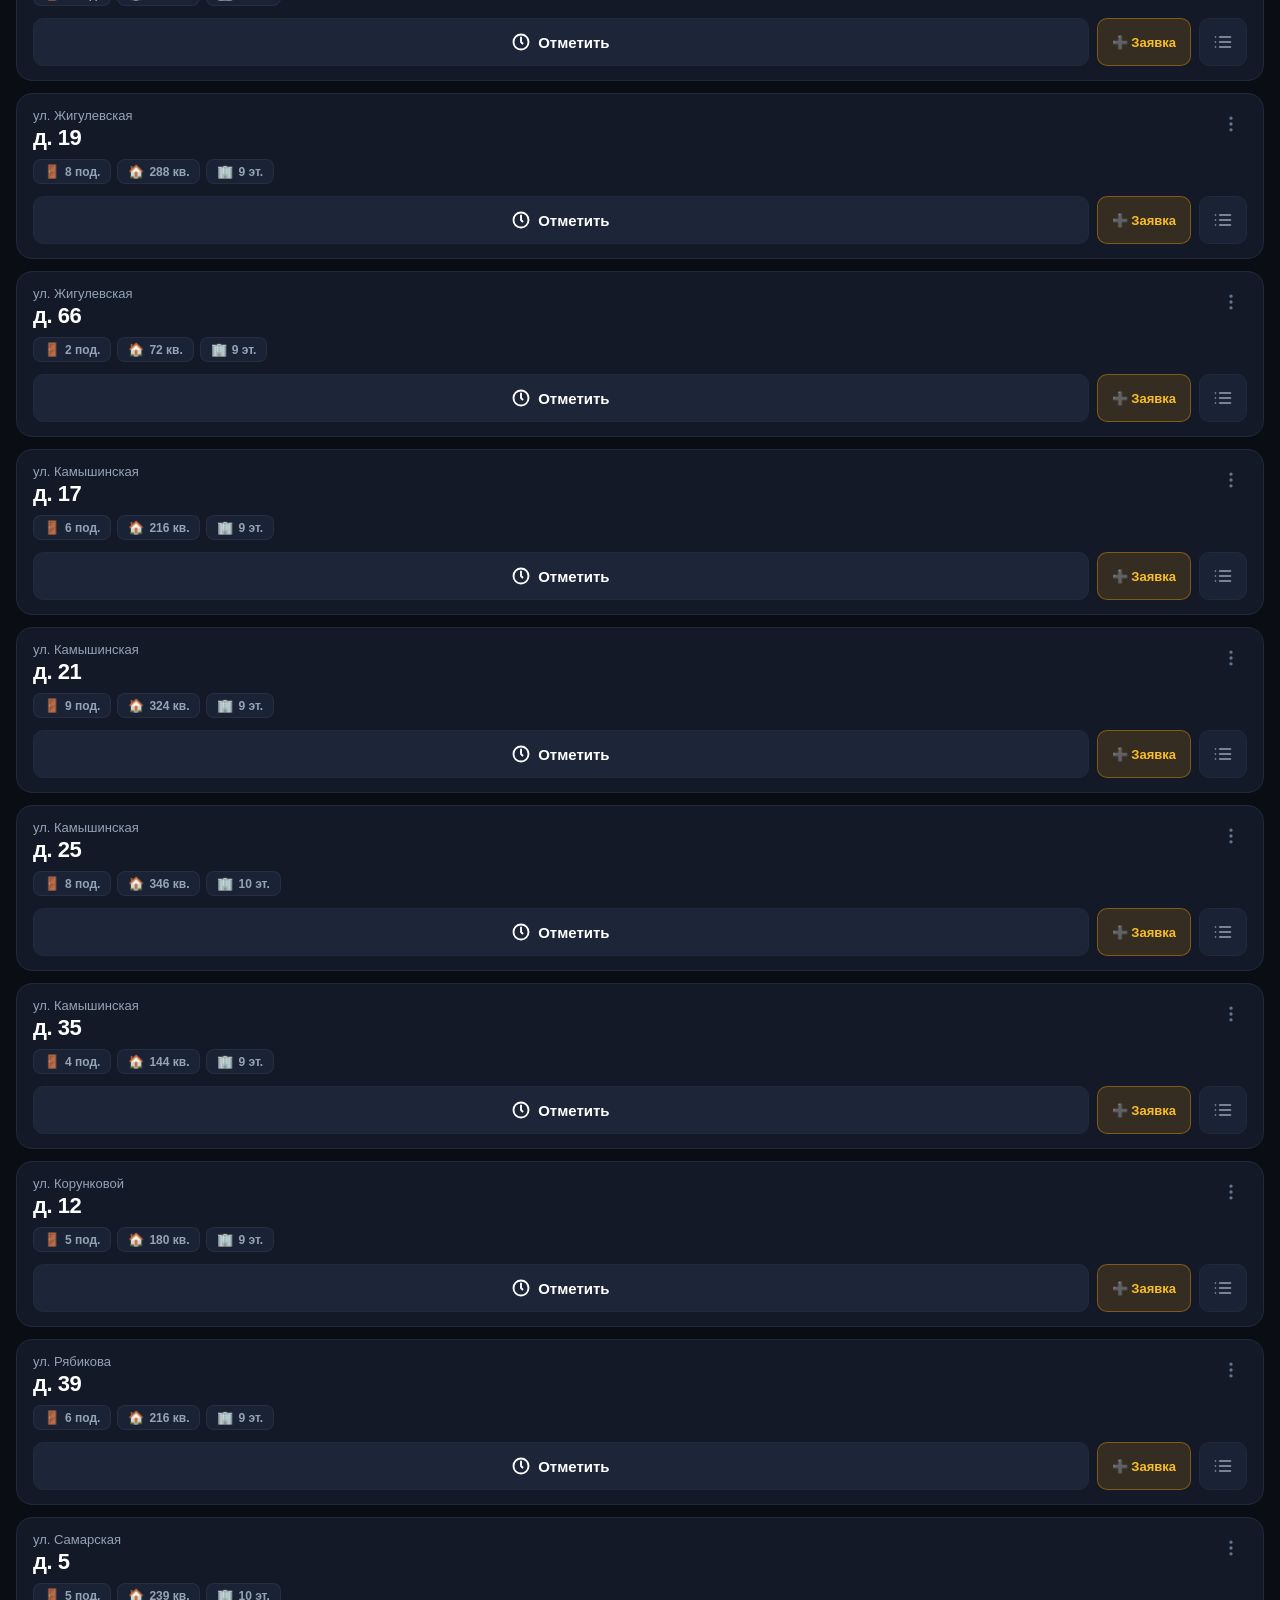
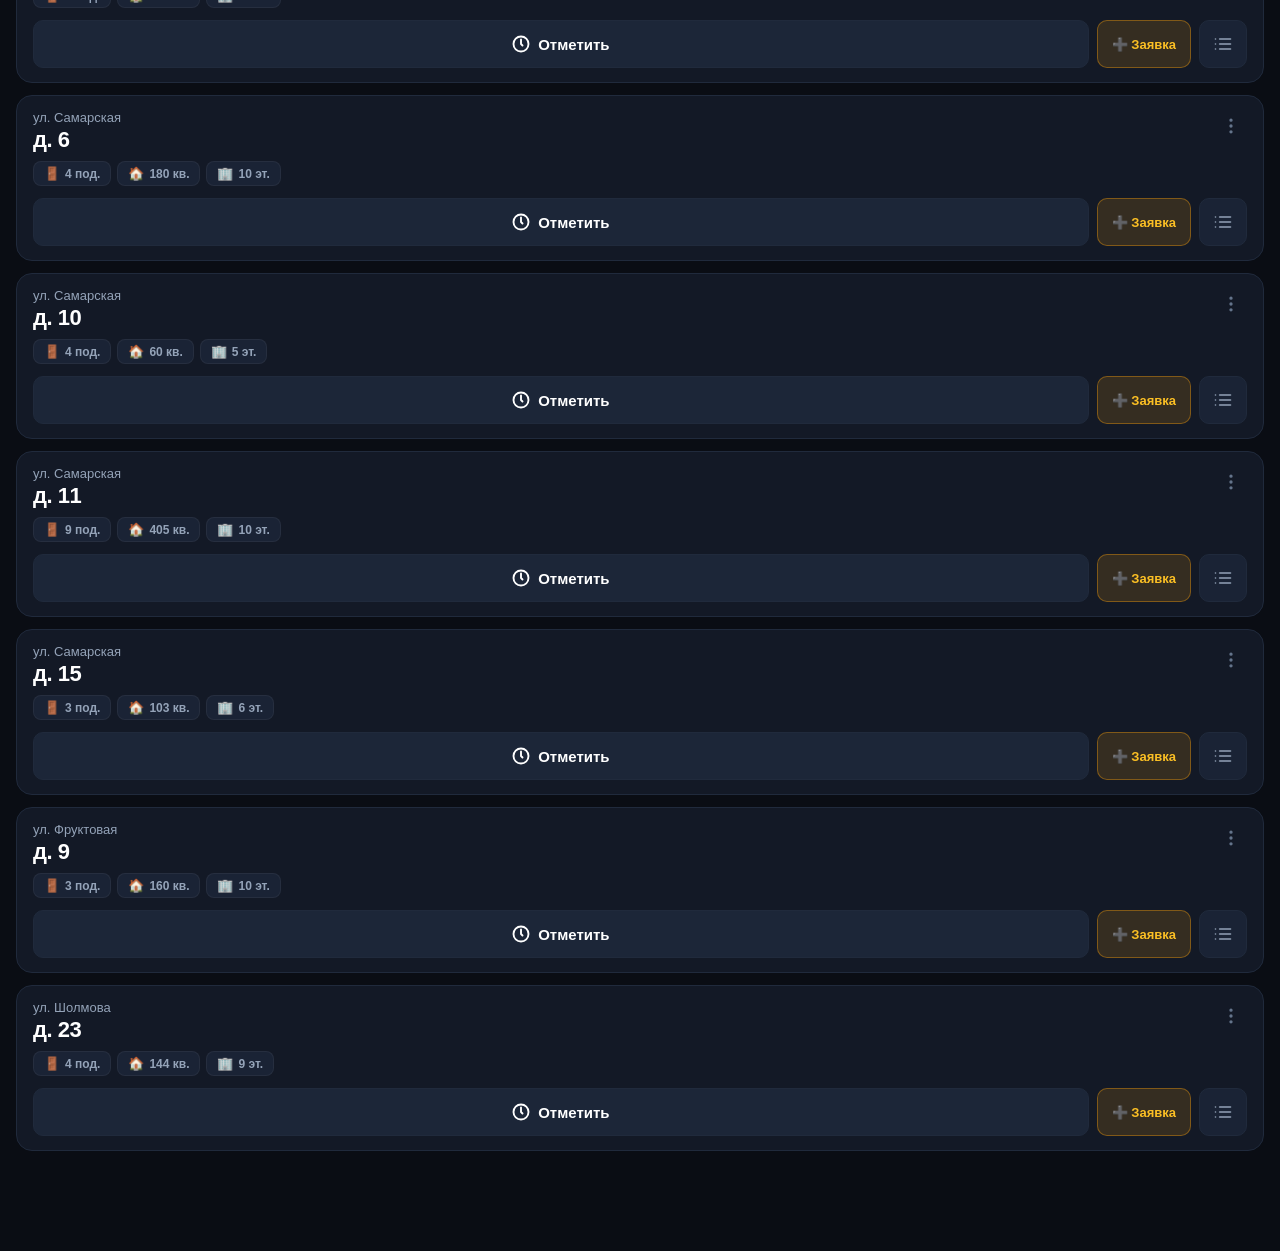
==== commit 7fab6a87: "feat: модуль заявок к домам (квартира, телефон, услуги 1/2, MNP, оборудование) и статистика - Кнопка" ====
--- a/android/app/src/main/assets/index.html
+++ b/android/app/src/main/assets/index.html
@@ -3,7 +3,7 @@
 <head>
   <meta charset="UTF-8">
   <meta name="viewport" content="width=device-width, initial-scale=1.0, maximum-scale=1.0, user-scalable=no, viewport-fit=cover">
-  <title>МТС Район — Обход, Портал и ВК</title>
+  <title>МТС Район — Обход, Заявки и Отчёт</title>
   <style>
     :root {
       --bg-dark: #0A0D14;
@@ -19,6 +19,7 @@
       --partial: #F59E0B;
       --blue: #38BDF8;
       --vk-blue: #2787F5;
+      --order-gold: #F59E0B;
       --text: #F1F5F9;
       --text-muted: #94A3B8;
       --text-dim: #64748B;
@@ -41,10 +42,9 @@
       color: var(--text);
       min-height: 100vh;
       overflow-x: hidden;
-      padding-bottom: 84px; /* Space for bottom nav */
-    }
-
-    /* Top Header Bar */
+      padding-bottom: 84px;
+    }
+
     header {
       position: sticky;
       top: 0;
@@ -130,7 +130,6 @@
       100% { opacity: 1; transform: scale(1); }
     }
 
-    /* Mini Progress Header */
     .header-summary {
       display: flex;
       align-items: center;
@@ -169,7 +168,6 @@
       transition: width 0.3s cubic-bezier(0.4, 0, 0.2, 1);
     }
 
-    /* Screen Container */
     .screen {
       display: none;
       padding: 16px;
@@ -185,7 +183,6 @@
       to { opacity: 1; transform: translateY(0); }
     }
 
-    /* Search and Filters */
     .search-box {
       position: relative;
       margin-bottom: 12px;
@@ -234,7 +231,6 @@
       cursor: pointer;
     }
 
-    /* Chip Filters */
     .filter-chips {
       display: flex;
       gap: 8px;
@@ -270,6 +266,12 @@
       color: var(--done);
     }
 
+    .chip.active-orders {
+      background: rgba(245, 158, 11, 0.2);
+      border-color: var(--order-gold);
+      color: #FBBF24;
+    }
+
     .street-filter-select {
       width: 100%;
       background: #151C2B;
@@ -283,7 +285,6 @@
       outline: none;
     }
 
-    /* Houses List */
     .houses-list {
       display: flex;
       flex-direction: column;
@@ -358,7 +359,6 @@
       cursor: pointer;
     }
 
-    /* Badges row */
     .house-badges {
       display: flex;
       flex-wrap: wrap;
@@ -383,13 +383,19 @@
       font-size: 13px;
     }
 
+    .badge-orders {
+      background: rgba(245, 158, 11, 0.15) !important;
+      border-color: rgba(245, 158, 11, 0.4) !important;
+      color: #FBBF24 !important;
+      font-weight: 700;
+    }
+
     .house-card.done .badge {
       background: rgba(16, 185, 129, 0.12);
       border-color: rgba(16, 185, 129, 0.2);
       color: #6EE7B7;
     }
 
-    /* Card Actions */
     .house-actions {
       display: flex;
       gap: 8px;
@@ -424,6 +430,22 @@
       box-shadow: 0 4px 12px rgba(16, 185, 129, 0.35);
     }
 
+    .btn-add-order-quick {
+      height: 48px;
+      padding: 0 14px;
+      display: flex;
+      align-items: center;
+      gap: 6px;
+      background: rgba(245, 158, 11, 0.15);
+      border: 1px solid rgba(245, 158, 11, 0.4);
+      border-radius: var(--radius-sm);
+      color: #FBBF24;
+      font-size: 13px;
+      font-weight: 700;
+      cursor: pointer;
+      transition: all 0.2s;
+    }
+
     .btn-entrance-breakdown {
       width: 48px;
       height: 48px;
@@ -443,7 +465,6 @@
       color: var(--blue);
     }
 
-    /* Entrances panel dropdown */
     .entrances-panel {
       display: none;
       margin-top: 12px;
@@ -493,7 +514,37 @@
       color: #fff;
     }
 
-    /* Floating Add Button */
+    /* Orders list inside card */
+    .house-orders-list {
+      margin-top: 10px;
+      display: flex;
+      flex-direction: column;
+      gap: 6px;
+    }
+
+    .house-order-pill {
+      background: rgba(245, 158, 11, 0.08);
+      border: 1px solid rgba(245, 158, 11, 0.25);
+      border-radius: 8px;
+      padding: 8px 10px;
+      display: flex;
+      justify-content: space-between;
+      align-items: center;
+      font-size: 12px;
+      cursor: pointer;
+    }
+
+    .house-order-main {
+      color: #fff;
+      font-weight: 600;
+    }
+
+    .house-order-details {
+      color: var(--text-muted);
+      font-size: 11px;
+      margin-top: 2px;
+    }
+
     .fab-add {
       position: fixed;
       right: 20px;
@@ -517,7 +568,6 @@
       transform: scale(0.92);
     }
 
-    /* Bottom Navigation Bar */
     .bottom-nav {
       position: fixed;
       bottom: 0;
@@ -651,7 +701,6 @@
       font-weight: 600;
     }
 
-    /* Stat Cards Grid */
     .stat-cards-grid {
       display: grid;
       grid-template-columns: repeat(2, 1fr);
@@ -688,7 +737,59 @@
       margin-top: 2px;
     }
 
-    /* Shift Timer Box */
+    /* Orders Stats Highlight Card */
+    .orders-stat-card {
+      background: linear-gradient(145deg, #241D12 0%, #16151B 100%);
+      border: 1px solid rgba(245, 158, 11, 0.4);
+      border-radius: var(--radius);
+      padding: 16px;
+      margin-bottom: 16px;
+      box-shadow: 0 4px 16px rgba(245, 158, 11, 0.1);
+    }
+
+    .orders-grid-row {
+      display: grid;
+      grid-template-columns: repeat(3, 1fr);
+      gap: 8px;
+      margin-top: 10px;
+    }
+
+    .order-mini-box {
+      background: rgba(255, 255, 255, 0.04);
+      border-radius: 8px;
+      padding: 8px;
+      text-align: center;
+    }
+
+    .order-mini-val {
+      font-size: 18px;
+      font-weight: 800;
+      color: #FBBF24;
+    }
+
+    .order-mini-label {
+      font-size: 11px;
+      color: var(--text-muted);
+      margin-top: 2px;
+    }
+
+    .equipment-chips-list {
+      display: flex;
+      flex-wrap: wrap;
+      gap: 6px;
+      margin-top: 10px;
+    }
+
+    .eq-chip {
+      background: #1C2230;
+      border: 1px solid var(--border-color);
+      border-radius: 6px;
+      padding: 4px 8px;
+      font-size: 11px;
+      font-weight: 600;
+      color: #fff;
+    }
+
     .shift-box {
       background: var(--bg-card);
       border: 1px solid var(--border-color);
@@ -744,7 +845,6 @@
       color: #fff;
     }
 
-    /* Streets Breakdown */
     .streets-breakdown-card {
       background: var(--bg-card);
       border: 1px solid var(--border-color);
@@ -787,7 +887,6 @@
       border-radius: 3px;
     }
 
-    /* Action Buttons */
     .action-btn-large {
       width: 100%;
       height: 52px;
@@ -1069,7 +1168,32 @@
       gap: 10px;
     }
 
-    /* Toast Notification */
+    /* Order selector chips */
+    .selectable-chips {
+      display: flex;
+      flex-wrap: wrap;
+      gap: 8px;
+      margin-top: 6px;
+    }
+
+    .sel-chip {
+      background: #182234;
+      border: 1px solid var(--border-color);
+      border-radius: 10px;
+      padding: 8px 14px;
+      font-size: 13px;
+      font-weight: 700;
+      color: var(--text-muted);
+      cursor: pointer;
+      transition: all 0.2s;
+    }
+
+    .sel-chip.active {
+      background: rgba(245, 158, 11, 0.2);
+      border-color: var(--order-gold);
+      color: #FBBF24;
+    }
+
     .toast-container {
       position: fixed;
       top: 24px;
@@ -1107,7 +1231,7 @@
     <div class="header-top">
       <div class="brand">
         <div class="brand-badge">МТС</div>
-        <div class="brand-title">Мой Район & Отчёт</div>
+        <div class="brand-title">Мой Район & Заявки</div>
       </div>
       <div class="header-actions">
         <button id="shiftTimerBtn" class="shift-timer-btn" onclick="toggleShiftTimer()">
@@ -1149,6 +1273,7 @@
       <button class="chip active" id="filterAll" onclick="setFilter('all')">Все (<span id="countAll">32</span>)</button>
       <button class="chip" id="filterRemain" onclick="setFilter('remain')">Осталось (<span id="countRemain">32</span>)</button>
       <button class="chip" id="filterDone" onclick="setFilter('done')">Пройдено (<span id="countDone">0</span>)</button>
+      <button class="chip" id="filterOrders" onclick="setFilter('orders')">С заявками (<span id="countOrders">0</span>)</button>
     </div>
 
     <!-- Street Filter Dropdown -->
@@ -1164,6 +1289,36 @@
 
   <!-- ==================== SCREEN 2: STATISTICS ==================== -->
   <section id="screenStats" class="screen">
+    <!-- Orders Stats Highlight Card -->
+    <div class="orders-stat-card">
+      <div style="display:flex;justify-content:space-between;align-items:center;">
+        <span style="font-size:13px;font-weight:800;color:#FBBF24;text-transform:uppercase;letter-spacing:0.5px;">🎯 Заявки и продажи</span>
+        <span id="statOrdersTotalPill" style="background:#F59E0B;color:#000;font-weight:900;font-size:12px;padding:2px 8px;border-radius:10px;">0 заявок</span>
+      </div>
+
+      <div class="orders-grid-row">
+        <div class="order-mini-box">
+          <div id="statOrdersCountVal" class="order-mini-val">0</div>
+          <div class="order-mini-label">Заявок</div>
+        </div>
+        <div class="order-mini-box">
+          <div id="statServicesCountVal" class="order-mini-val">0</div>
+          <div class="order-mini-label">Услуг (1/2)</div>
+        </div>
+        <div class="order-mini-box">
+          <div id="statMnpCountVal" class="order-mini-val">0</div>
+          <div class="order-mini-label">MNP (номера)</div>
+        </div>
+      </div>
+
+      <div style="font-size:11px;color:var(--text-muted);font-weight:700;margin-top:10px;">ОБОРУДОВАНИЕ:</div>
+      <div id="statEquipmentList" class="equipment-chips-list">
+        <span class="eq-chip">Роутеры: 0</span>
+        <span class="eq-chip">Приставки: 0</span>
+        <span class="eq-chip">Камеры: 0</span>
+      </div>
+    </div>
+
     <!-- Header Progress Card -->
     <div class="stats-header-card">
       <div class="progress-circle-wrap">
@@ -1222,6 +1377,14 @@
       </div>
     </div>
 
+    <!-- List of All Orders Today -->
+    <div class="portal-vk-card">
+      <div class="card-title">СПИСОК ВСЕХ ЗАЯВОК ЗА СМЕНУ</div>
+      <div id="allOrdersListStats">
+        <!-- Rendered by JS -->
+      </div>
+    </div>
+
     <!-- Streets Breakdown -->
     <div class="streets-breakdown-card">
       <div class="shift-box-title">Прогресс по улицам</div>
@@ -1239,9 +1402,8 @@
     </button>
   </section>
 
-  <!-- ==================== SCREEN 3: VK & PORTAL REPORT (КЛАССИЧЕСКИЙ ОТЧЁТ) ==================== -->
+  <!-- ==================== SCREEN 3: VK & PORTAL REPORT ==================== -->
   <section id="screenVk" class="screen">
-    <!-- Главное действие: Отправка -->
     <div class="portal-vk-card">
       <div class="card-title">ОТЧЁТ МТС → ВК (С ПОРТАЛА)</div>
       <button class="action-btn-large" style="margin-bottom:8px;" onclick="triggerSendNow()">
@@ -1350,7 +1512,6 @@
 
   <!-- ==================== SCREEN 4: SETTINGS / DATABASE ==================== -->
   <section id="screenSettings" class="screen">
-    <!-- History of Shifts -->
     <div class="portal-vk-card">
       <div class="card-title">ИСТОРИЯ ОБХОДОВ РАЙОНА</div>
       <div id="historyList">
@@ -1358,7 +1519,6 @@
       </div>
     </div>
 
-    <!-- Database Info & Actions -->
     <div class="portal-vk-card">
       <div class="card-title">БАЗА ДОМОВ РАЙОНА</div>
       <div style="font-size:13px;color:var(--text-muted);margin-bottom:12px;">
@@ -1406,7 +1566,7 @@
     </button>
   </nav>
 
-  <!-- MODAL: ADD / EDIT HOUSE -->
+  <!-- MODAL 1: ADD / EDIT HOUSE -->
   <div id="addModal" class="modal-backdrop" onclick="closeModalOnBackdrop(event)">
     <div class="modal-sheet">
       <div class="modal-header">
@@ -1419,9 +1579,7 @@
       <div class="form-group">
         <label class="form-label">Улица</label>
         <input type="text" id="inputStreet" class="form-input" placeholder="Например: ул. Рябикова" list="streetSuggestions">
-        <datalist id="streetSuggestions">
-          <!-- Filled by JS -->
-        </datalist>
+        <datalist id="streetSuggestions"></datalist>
       </div>
 
       <div class="form-group">
@@ -1454,15 +1612,80 @@
     </div>
   </div>
 
-  <!-- Hidden file input for JSON import -->
+  <!-- MODAL 2: ADD / EDIT ORDER (ЗАЯВКА) -->
+  <div id="orderModal" class="modal-backdrop" onclick="closeOrderModalOnBackdrop(event)">
+    <div class="modal-sheet">
+      <div class="modal-header">
+        <div>
+          <div id="orderModalTitle" class="modal-title">Новая заявка</div>
+          <div id="orderModalSubtitle" style="font-size:13px;color:var(--text-muted);margin-top:2px;">ул. Рябикова, д. 51</div>
+        </div>
+        <button class="modal-close-btn" onclick="closeOrderModal()">✕</button>
+      </div>
+
+      <input type="hidden" id="orderTargetHouseId">
+      <input type="hidden" id="orderEditId">
+
+      <div class="form-group">
+        <label class="form-label">Квартира</label>
+        <input type="number" id="orderFlatInput" class="form-input" placeholder="Например: 42" min="1">
+      </div>
+
+      <div class="form-group">
+        <label class="form-label">Номер телефона клиента</label>
+        <input type="tel" id="orderPhoneInput" class="form-input" placeholder="+7 9...">
+      </div>
+
+      <div class="form-group">
+        <label class="form-label">Сколько услуг завели</label>
+        <div class="selectable-chips">
+          <div class="sel-chip active" id="chipServ1" onclick="selectServicesCount(1)">1 услуга</div>
+          <div class="sel-chip" id="chipServ2" onclick="selectServicesCount(2)">2 услуги</div>
+        </div>
+      </div>
+
+      <div class="form-group">
+        <label class="form-label">Количество MNP (переход с номером)</label>
+        <div class="selectable-chips">
+          <div class="sel-chip active" id="chipMnp0" onclick="selectMnpCount(0)">0 MNP</div>
+          <div class="sel-chip" id="chipMnp1" onclick="selectMnpCount(1)">1 MNP</div>
+          <div class="sel-chip" id="chipMnp2" onclick="selectMnpCount(2)">2 MNP</div>
+          <div class="sel-chip" id="chipMnp3" onclick="selectMnpCount(3)">3+ MNP</div>
+        </div>
+      </div>
+
+      <div class="form-group">
+        <label class="form-label">Что купили / Оборудование (выберите одно или несколько)</label>
+        <div class="selectable-chips">
+          <div class="sel-chip" id="chipEqRouter" onclick="toggleEquipment('Роутер')">📶 Роутер</div>
+          <div class="sel-chip" id="chipEqTv" onclick="toggleEquipment('Приставка')">📺 Приставка (IPTV)</div>
+          <div class="sel-chip" id="chipEqCam" onclick="toggleEquipment('Камера')">📹 Камера видеонаблюдения</div>
+          <div class="sel-chip" id="chipEqSim" onclick="toggleEquipment('SIM')">📱 SIM / Связь</div>
+          <div class="sel-chip" id="chipEqSmart" onclick="toggleEquipment('Умный дом')">💡 Умный дом</div>
+        </div>
+      </div>
+
+      <div class="form-group">
+        <label class="form-label">Заметка / Комментарий (время монтажа, тариф)</label>
+        <input type="text" id="orderCommentInput" class="form-input" placeholder="Например: монтаж в сб после 14:00">
+      </div>
+
+      <button class="action-btn-large" style="background:linear-gradient(135deg,#F59E0B 0%,#D97706 100%);box-shadow:0 4px 16px rgba(245,158,11,0.3);color:#000;" onclick="saveOrder()">
+        💾 Сохранить заявку
+      </button>
+
+      <button id="btnDeleteOrder" class="action-btn-secondary" style="color:#FF5A65;border-color:rgba(227,6,17,0.3);display:none;" onclick="deleteCurrentOrder()">
+        Удалить заявку
+      </button>
+    </div>
+  </div>
+
   <input type="file" id="fileInputJson" accept=".json" style="display:none;" onchange="handleFileImport(event)">
 
-  <!-- Toast Container -->
   <div id="toastContainer" class="toast-container"></div>
 
   <!-- APPLICATION LOGIC -->
   <script>
-    // --- 32 Predefined Houses from User Photo (Ulyanovsk) ---
     const DEFAULT_HOUSES = [
       { id: "h1", street: "2-й Брянский пер.", house: "42", flats: 210, entrances: 3, floors: 14 },
       { id: "h2", street: "ул. Рябикова", house: "51", flats: 144, entrances: 4, floors: 9 },
@@ -1501,7 +1724,7 @@
     // State
     let houses = [];
     let historyRecords = [];
-    let currentFilter = 'all'; // 'all', 'remain', 'done'
+    let currentFilter = 'all'; // 'all', 'remain', 'done', 'orders'
     let currentStreetFilter = '';
     let searchQuery = '';
     let openPanels = new Set();
@@ -1513,6 +1736,11 @@
 
     // VK Settings State
     let vkSelectedDays = new Set([1, 2, 3, 4, 5]);
+
+    // Order Modal State
+    let currentOrderServices = 1;
+    let currentOrderMnp = 0;
+    let currentOrderEquipment = new Set();
 
     // --- Android Bridge Integration & Storage ---
     function callNative(action, arg) {
@@ -1568,9 +1796,15 @@
           visited: false,
           visitedEntrances: 0,
           checkedEntrances: [],
-          visitedAt: null
+          visitedAt: null,
+          orders: []
         }));
         saveState();
+      } else {
+        // Ensure orders array exists on every house
+        houses.forEach(h => {
+          if (!Array.isArray(h.orders)) h.orders = [];
+        });
       }
 
       // Load History
@@ -1603,7 +1837,7 @@
       renderHistory();
     }
 
-    // --- VK Settings & Actions (Классический отчёт) ---
+    // --- VK Settings & Actions ---
     function loadVkSettings() {
       let data = null;
       if (window.AndroidBridge && typeof window.AndroidBridge.getVkSettings === 'function') {
@@ -1613,7 +1847,6 @@
       }
 
       if (!data) {
-        // Fallback to local storage
         const raw = localStorage.getItem('topmts_vk_settings');
         if (raw) {
           try { data = JSON.parse(raw); } catch(e) {}
@@ -1699,7 +1932,6 @@
 
       if (window.AndroidBridge && typeof window.AndroidBridge.saveVkSettings === 'function') {
         window.AndroidBridge.saveVkSettings(JSON.stringify(obj));
-        // refresh status text
         try {
           const fresh = JSON.parse(window.AndroidBridge.getVkSettings());
           if (fresh.statusText) document.getElementById('vkStatusText').innerText = fresh.statusText;
@@ -1744,7 +1976,6 @@
       }
     }
 
-    // Callback called from Android onActivityResult
     window.onChatPicked = function(peer) {
       document.getElementById('vkPeerInput').value = peer;
       saveVkForm(true);
@@ -1766,7 +1997,7 @@
       if (window.AndroidBridge && typeof window.AndroidBridge.sendReportNow === 'function') {
         window.AndroidBridge.sendReportNow(peer, vkHost, calls, template);
       } else {
-        alert('На компьютере запуск через RunnerActivity доступен только внутри Android APK. Скопируйте готовый текст из вкладки «Статистика».');
+        alert('Запуск отправки в ВК через WebView доступен внутри приложения Android.');
       }
     }
 
@@ -1865,6 +2096,7 @@
       document.getElementById('filterAll').className = 'chip ' + (filter === 'all' ? 'active' : '');
       document.getElementById('filterRemain').className = 'chip ' + (filter === 'remain' ? 'active' : '');
       document.getElementById('filterDone').className = 'chip ' + (filter === 'done' ? 'active-done' : '');
+      document.getElementById('filterOrders').className = 'chip ' + (filter === 'orders' ? 'active-orders' : '');
       renderHousesList();
     }
 
@@ -1881,13 +2113,11 @@
 
       doVibrate(50);
       if (house.visited) {
-        // Toggle OFF
         house.visited = false;
         house.visitedEntrances = 0;
         house.checkedEntrances = [];
         house.visitedAt = null;
       } else {
-        // Toggle ON (Full House)
         house.visited = true;
         house.visitedEntrances = house.entrances;
         house.checkedEntrances = Array.from({ length: house.entrances }, (_, i) => i + 1);
@@ -1937,6 +2167,171 @@
       renderHousesList();
     }
 
+    // --- ORDERS LOGIC (ЗАЯВКИ) ---
+    function openAddOrderModal(houseId, orderId = null, event = null) {
+      if (event) event.stopPropagation();
+      doVibrate(30);
+      const house = houses.find(h => h.id === houseId);
+      if (!house) return;
+
+      document.getElementById('orderTargetHouseId').value = houseId;
+      document.getElementById('orderEditId').value = orderId || '';
+      document.getElementById('orderModalSubtitle').innerText = `${house.street}, д. ${house.house}`;
+
+      currentOrderEquipment = new Set();
+
+      if (orderId) {
+        document.getElementById('orderModalTitle').innerText = 'Редактировать заявку';
+        const ord = (house.orders || []).find(o => o.id === orderId);
+        if (ord) {
+          document.getElementById('orderFlatInput').value = ord.flat || '';
+          document.getElementById('orderPhoneInput').value = ord.phone || '';
+          document.getElementById('orderCommentInput').value = ord.comment || '';
+          currentOrderServices = ord.servicesCount || 1;
+          currentOrderMnp = (ord.mnpCount !== undefined) ? ord.mnpCount : 0;
+          if (Array.isArray(ord.equipment)) {
+            ord.equipment.forEach(eq => currentOrderEquipment.add(eq));
+          }
+          document.getElementById('btnDeleteOrder').style.display = 'block';
+        }
+      } else {
+        document.getElementById('orderModalTitle').innerText = 'Новая заявка';
+        document.getElementById('orderFlatInput').value = '';
+        document.getElementById('orderPhoneInput').value = '';
+        document.getElementById('orderCommentInput').value = '';
+        currentOrderServices = 1;
+        currentOrderMnp = 0;
+        document.getElementById('btnDeleteOrder').style.display = 'none';
+      }
+
+      updateOrderFormChips();
+      document.getElementById('orderModal').classList.add('open');
+      setTimeout(() => document.getElementById('orderFlatInput').focus(), 150);
+    }
+
+    function selectServicesCount(num) {
+      doVibrate(20);
+      currentOrderServices = num;
+      updateOrderFormChips();
+    }
+
+    function selectMnpCount(num) {
+      doVibrate(20);
+      currentOrderMnp = num;
+      updateOrderFormChips();
+    }
+
+    function toggleEquipment(item) {
+      doVibrate(20);
+      if (currentOrderEquipment.has(item)) {
+        currentOrderEquipment.delete(item);
+      } else {
+        currentOrderEquipment.add(item);
+      }
+      updateOrderFormChips();
+    }
+
+    function updateOrderFormChips() {
+      document.getElementById('chipServ1').className = 'sel-chip ' + (currentOrderServices === 1 ? 'active' : '');
+      document.getElementById('chipServ2').className = 'sel-chip ' + (currentOrderServices === 2 ? 'active' : '');
+
+      document.getElementById('chipMnp0').className = 'sel-chip ' + (currentOrderMnp === 0 ? 'active' : '');
+      document.getElementById('chipMnp1').className = 'sel-chip ' + (currentOrderMnp === 1 ? 'active' : '');
+      document.getElementById('chipMnp2').className = 'sel-chip ' + (currentOrderMnp === 2 ? 'active' : '');
+      document.getElementById('chipMnp3').className = 'sel-chip ' + (currentOrderMnp >= 3 ? 'active' : '');
+
+      document.getElementById('chipEqRouter').className = 'sel-chip ' + (currentOrderEquipment.has('Роутер') ? 'active' : '');
+      document.getElementById('chipEqTv').className = 'sel-chip ' + (currentOrderEquipment.has('Приставка') ? 'active' : '');
+      document.getElementById('chipEqCam').className = 'sel-chip ' + (currentOrderEquipment.has('Камера') ? 'active' : '');
+      document.getElementById('chipEqSim').className = 'sel-chip ' + (currentOrderEquipment.has('SIM') ? 'active' : '');
+      document.getElementById('chipEqSmart').className = 'sel-chip ' + (currentOrderEquipment.has('Умный дом') ? 'active' : '');
+    }
+
+    function closeOrderModal() {
+      document.getElementById('orderModal').classList.remove('open');
+    }
+
+    function closeOrderModalOnBackdrop(e) {
+      if (e.target.id === 'orderModal') closeOrderModal();
+    }
+
+    function saveOrder() {
+      const houseId = document.getElementById('orderTargetHouseId').value;
+      const orderId = document.getElementById('orderEditId').value;
+      const flat = document.getElementById('orderFlatInput').value.trim();
+      const phone = document.getElementById('orderPhoneInput').value.trim();
+      const comment = document.getElementById('orderCommentInput').value.trim();
+
+      if (!flat || !phone) {
+        alert('Пожалуйста, укажите номер квартиры и телефон клиента.');
+        return;
+      }
+
+      const house = houses.find(h => h.id === houseId);
+      if (!house) return;
+      if (!Array.isArray(house.orders)) house.orders = [];
+
+      doVibrate(50);
+      const now = new Date();
+      const timeStr = `${String(now.getHours()).padStart(2, '0')}:${String(now.getMinutes()).padStart(2, '0')}`;
+      const dateStr = `${String(now.getDate()).padStart(2, '0')}.${String(now.getMonth() + 1).padStart(2, '0')}`;
+
+      if (orderId) {
+        const ord = house.orders.find(o => o.id === orderId);
+        if (ord) {
+          ord.flat = flat;
+          ord.phone = phone;
+          ord.servicesCount = currentOrderServices;
+          ord.mnpCount = currentOrderMnp;
+          ord.equipment = Array.from(currentOrderEquipment);
+          ord.comment = comment;
+          showToast(`Заявка кв. ${flat} обновлена!`);
+        }
+      } else {
+        const newOrd = {
+          id: 'ord_' + Date.now(),
+          houseId: houseId,
+          flat: flat,
+          phone: phone,
+          servicesCount: currentOrderServices,
+          mnpCount: currentOrderMnp,
+          equipment: Array.from(currentOrderEquipment),
+          comment: comment,
+          createdAt: timeStr,
+          date: dateStr
+        };
+        house.orders.push(newOrd);
+        // Also mark house done if it was pending
+        if (!house.visited) {
+          house.visited = true;
+          house.visitedEntrances = house.entrances;
+          house.checkedEntrances = Array.from({ length: house.entrances }, (_, i) => i + 1);
+          house.visitedAt = timeStr;
+        }
+        showToast(`Заявка в кв. ${flat} добавлена! 🎉`);
+      }
+
+      saveState();
+      closeOrderModal();
+    }
+
+    function deleteCurrentOrder() {
+      const houseId = document.getElementById('orderTargetHouseId').value;
+      const orderId = document.getElementById('orderEditId').value;
+      if (!houseId || !orderId) return;
+
+      const house = houses.find(h => h.id === houseId);
+      if (!house || !Array.isArray(house.orders)) return;
+
+      if (confirm('Удалить эту заявку?')) {
+        doVibrate(40);
+        house.orders = house.orders.filter(o => o.id !== orderId);
+        saveState();
+        closeOrderModal();
+        showToast('Заявка удалена');
+      }
+    }
+
     // --- Render Functions ---
     function render() {
       updateStreetDropdown();
@@ -1976,10 +2371,12 @@
       const totalCount = houses.length;
       const doneCount = houses.filter(h => h.visited || h.visitedEntrances > 0).length;
       const remainCount = totalCount - doneCount;
+      const ordersCount = houses.reduce((sum, h) => sum + (h.orders ? h.orders.length : 0), 0);
 
       document.getElementById('countAll').innerText = totalCount;
       document.getElementById('countRemain').innerText = remainCount;
       document.getElementById('countDone').innerText = doneCount;
+      document.getElementById('countOrders').innerText = ordersCount;
 
       const percent = totalCount > 0 ? Math.round((doneCount / totalCount) * 100) : 0;
       document.getElementById('headerProgressFill').style.width = percent + '%';
@@ -1988,6 +2385,7 @@
       let filtered = houses.filter(h => {
         if (currentFilter === 'remain' && (h.visited || h.visitedEntrances > 0)) return false;
         if (currentFilter === 'done' && !(h.visited || h.visitedEntrances > 0)) return false;
+        if (currentFilter === 'orders' && (!h.orders || h.orders.length === 0)) return false;
         if (currentStreetFilter && h.street !== currentStreetFilter) return false;
         if (searchQuery) {
           const matchStreet = h.street.toLowerCase().includes(searchQuery);
@@ -2015,6 +2413,7 @@
         const isOpen = openPanels.has(h.id);
 
         let checkedCount = h.checkedEntrances ? h.checkedEntrances.length : (h.visited ? h.entrances : 0);
+        const houseOrders = h.orders || [];
 
         let entranceChipsHtml = '';
         for (let i = 1; i <= h.entrances; i++) {
@@ -2022,6 +2421,27 @@
           entranceChipsHtml += `
             <div class="entrance-chip ${isChecked ? 'checked' : ''}" onclick="toggleEntrance('${h.id}', ${i}, event)">
               <span>${i}</span>
+            </div>
+          `;
+        }
+
+        // Render mini orders pills inside the house card
+        let ordersListHtml = '';
+        if (houseOrders.length > 0) {
+          ordersListHtml = `
+            <div class="house-orders-list">
+              ${houseOrders.map(ord => {
+                const eqStr = (ord.equipment && ord.equipment.length) ? ' • ' + ord.equipment.join(', ') : '';
+                return `
+                  <div class="house-order-pill" onclick="openAddOrderModal('${h.id}', '${ord.id}', event)">
+                    <div>
+                      <div class="house-order-main">🎯 Кв. ${ord.flat} — 📞 ${ord.phone}</div>
+                      <div class="house-order-details">${ord.servicesCount} усл., MNP: ${ord.mnpCount}${eqStr}</div>
+                    </div>
+                    <span style="font-size:16px;color:var(--order-gold);">✎</span>
+                  </div>
+                `;
+              }).join('')}
             </div>
           `;
         }
@@ -2036,7 +2456,7 @@
                   ${h.visitedAt ? `<span class="house-time-tag">✓ ${h.visitedAt}</span>` : ''}
                 </div>
               </div>
-              <button class="house-card-menu-btn" title="Редактировать" onclick="openEditModal('${h.id}', event)">
+              <button class="house-card-menu-btn" title="Редактировать дом" onclick="openEditModal('${h.id}', event)">
                 <svg width="20" height="20" viewBox="0 0 24 24" fill="none" stroke="currentColor" stroke-width="2" stroke-linecap="round" stroke-linejoin="round"><circle cx="12" cy="12" r="1"></circle><circle cx="12" cy="5" r="1"></circle><circle cx="12" cy="19" r="1"></circle></svg>
               </button>
             </div>
@@ -2045,6 +2465,7 @@
               <div class="badge"><span class="badge-icon">🚪</span> ${h.entrances} под.</div>
               <div class="badge"><span class="badge-icon">🏠</span> ${h.flats} кв.</div>
               <div class="badge"><span class="badge-icon">🏢</span> ${h.floors} эт.</div>
+              ${houseOrders.length > 0 ? `<div class="badge badge-orders"><span class="badge-icon">🎯</span> ${houseOrders.length} заяв.</div>` : ''}
               ${isPartial ? `<div class="badge" style="color:var(--partial);border-color:rgba(245,158,11,0.3);background:rgba(245,158,11,0.1)">⚠️ ${checkedCount}/${h.entrances} под.</div>` : ''}
             </div>
 
@@ -2059,10 +2480,16 @@
                 `}
               </button>
 
+              <button class="btn-add-order-quick" onclick="openAddOrderModal('${h.id}', null, event)" title="Добавить заявку к дому">
+                <span>➕ Заявка</span>
+              </button>
+
               <button class="btn-entrance-breakdown ${isOpen ? 'active' : ''}" title="Выбрать подъезды" onclick="toggleEntrancePanel('${h.id}', event)">
                 <svg width="20" height="20" viewBox="0 0 24 24" fill="none" stroke="currentColor" stroke-width="2" stroke-linecap="round" stroke-linejoin="round"><line x1="8" y1="6" x2="21" y2="6"></line><line x1="8" y1="12" x2="21" y2="12"></line><line x1="8" y1="18" x2="21" y2="18"></line><line x1="3" y1="6" x2="3.01" y2="6"></line><line x1="3" y1="12" x2="3.01" y2="12"></line><line x1="3" y1="18" x2="3.01" y2="18"></line></svg>
               </button>
             </div>
+
+            ${ordersListHtml}
 
             <div class="entrances-panel ${isOpen ? 'open' : ''}">
               <div class="entrances-panel-title">
@@ -2111,6 +2538,65 @@
       document.getElementById('statFlatsVal').innerText = doneFlats.toLocaleString();
       document.getElementById('statFlatsSub').innerText = `из ${totalFlats.toLocaleString()} охват`;
 
+      // --- Orders Calculations ---
+      let allOrders = [];
+      houses.forEach(h => {
+        if (Array.isArray(h.orders)) {
+          h.orders.forEach(o => allOrders.push({ ...o, street: h.street, houseNum: h.house }));
+        }
+      });
+
+      const totalOrdersCount = allOrders.length;
+      const totalServicesCount = allOrders.reduce((sum, o) => sum + (o.servicesCount || 1), 0);
+      const totalMnpCount = allOrders.reduce((sum, o) => sum + (o.mnpCount || 0), 0);
+
+      const eqMap = { 'Роутер': 0, 'Приставка': 0, 'Камера': 0, 'SIM': 0, 'Умный дом': 0 };
+      allOrders.forEach(o => {
+        if (Array.isArray(o.equipment)) {
+          o.equipment.forEach(item => {
+            if (eqMap[item] !== undefined) eqMap[item]++;
+            else eqMap[item] = (eqMap[item] || 0) + 1;
+          });
+        }
+      });
+
+      document.getElementById('statOrdersTotalPill').innerText = `${totalOrdersCount} ${declOfNum(totalOrdersCount, ['заявка', 'заявки', 'заявок'])}`;
+      document.getElementById('statOrdersCountVal').innerText = totalOrdersCount;
+      document.getElementById('statServicesCountVal').innerText = totalServicesCount;
+      document.getElementById('statMnpCountVal').innerText = totalMnpCount;
+
+      document.getElementById('statEquipmentList').innerHTML = `
+        <span class="eq-chip">📶 Роутеры: <b>${eqMap['Роутер']}</b></span>
+        <span class="eq-chip">📺 Приставки: <b>${eqMap['Приставка']}</b></span>
+        <span class="eq-chip">📹 Камеры: <b>${eqMap['Камера']}</b></span>
+        <span class="eq-chip">📱 SIM: <b>${eqMap['SIM']}</b></span>
+        <span class="eq-chip">💡 Умный дом: <b>${eqMap['Умный дом']}</b></span>
+      `;
+
+      // Render all orders list in stats
+      const ordersContainer = document.getElementById('allOrdersListStats');
+      if (allOrders.length === 0) {
+        ordersContainer.innerHTML = `<div style="font-size:13px;color:var(--text-muted);padding:8px 0;">Заявок пока нет. Нажмите «➕ Заявка» на карточке любого дома.</div>`;
+      } else {
+        ordersContainer.innerHTML = allOrders.map(o => `
+          <div style="background:#182234;border:1px solid rgba(245,158,11,0.25);border-radius:10px;padding:12px;margin-bottom:8px;">
+            <div style="display:flex;justify-content:space-between;align-items:flex-start;">
+              <div>
+                <div style="font-size:14px;font-weight:700;color:#fff;">${escapeHtml(o.street)}, д. ${escapeHtml(o.houseNum)}, кв. ${escapeHtml(o.flat)}</div>
+                <div style="font-size:13px;color:#FBBF24;font-weight:700;margin-top:2px;">📞 ${escapeHtml(o.phone)}</div>
+              </div>
+              <button style="background:transparent;border:none;color:var(--order-gold);font-size:14px;cursor:pointer;" onclick="openAddOrderModal('${o.houseId}', '${o.id}', event)">✎ Изм.</button>
+            </div>
+            <div style="font-size:12px;color:var(--text-muted);margin-top:6px;">
+              Услуг: <b>${o.servicesCount}</b> &nbsp;|&nbsp; MNP: <b>${o.mnpCount}</b>
+              ${(o.equipment && o.equipment.length) ? `&nbsp;|&nbsp; Оборуд: <b>${o.equipment.join(', ')}</b>` : ''}
+            </div>
+            ${o.comment ? `<div style="font-size:11px;color:var(--text-dim);margin-top:4px;font-style:italic;">💬 ${escapeHtml(o.comment)}</div>` : ''}
+          </div>
+        `).join('');
+      }
+
+      // Streets Breakdown
       const streetsMap = {};
       houses.forEach(h => {
         if (!streetsMap[h.street]) streetsMap[h.street] = { total: 0, done: 0 };
@@ -2164,12 +2650,14 @@
     function confirmNewDay() {
       doVibrate(30);
       const doneHouses = houses.filter(h => h.visited || h.visitedEntrances > 0).length;
-      if (doneHouses === 0) {
-        alert('Сегодня ещё не отмечено ни одного дома.');
+      const totalOrders = houses.reduce((s, h) => s + (h.orders ? h.orders.length : 0), 0);
+
+      if (doneHouses === 0 && totalOrders === 0) {
+        alert('Сегодня ещё не отмечено ни одного дома и нет заявок.');
         return;
       }
 
-      if (confirm(`Завершить смену? Пройдено ${doneHouses} домов. Текущие отметки сохранятся в архив истории, а список очистится для нового дня.`)) {
+      if (confirm(`Завершить смену? Пройдено ${doneHouses} домов, оформлено ${totalOrders} заявок. Текущие отметки сохранятся в архив истории, а список очистится для нового дня.`)) {
         const now = new Date();
         const dateStr = `${String(now.getDate()).padStart(2, '0')}.${String(now.getMonth() + 1).padStart(2, '0')}.${now.getFullYear()}`;
         const totalEntrances = houses.reduce((sum, h) => {
@@ -2181,6 +2669,7 @@
           date: dateStr,
           housesCount: doneHouses,
           entrancesCount: totalEntrances,
+          ordersCount: totalOrders,
           timeWorked: formatTimer(shiftSeconds),
           timestamp: Date.now()
         });
@@ -2220,6 +2709,7 @@
           <div style="font-size:13px;font-weight:700;color:var(--blue);margin-bottom:4px;">📅 ${item.date} — время: ${item.timeWorked || '—'}</div>
           <div style="font-size:12px;color:var(--text-muted);">
             🏠 Домов: <b>${item.housesCount}</b> &nbsp;|&nbsp; 🚪 Подъездов: <b>${item.entrancesCount}</b>
+            ${item.ordersCount ? `&nbsp;|&nbsp; 🎯 Заявок: <b>${item.ordersCount}</b>` : ''}
           </div>
         </div>
       `).join('');
@@ -2308,7 +2798,8 @@
           visited: false,
           visitedEntrances: 0,
           checkedEntrances: [],
-          visitedAt: null
+          visitedAt: null,
+          orders: []
         });
         showToast(`Дом ${street}, ${houseNum} добавлен!`);
       }
@@ -2340,7 +2831,8 @@
           visited: false,
           visitedEntrances: 0,
           checkedEntrances: [],
-          visitedAt: null
+          visitedAt: null,
+          orders: []
         }));
         saveState();
         showToast('База сброшена к исходным адресам');
@@ -2382,6 +2874,7 @@
             houses = parsed.houses;
             if (Array.isArray(parsed.history)) historyRecords = parsed.history;
           }
+          houses.forEach(h => { if (!Array.isArray(h.orders)) h.orders = []; });
           saveState();
           saveHistory();
           showToast('База успешно импортирована!');
@@ -2426,6 +2919,11 @@
 
     // Handle Android Back Button
     window.handleAndroidBack = function() {
+      const orderModal = document.getElementById('orderModal');
+      if (orderModal.classList.contains('open')) {
+        closeOrderModal();
+        return true;
+      }
       const modal = document.getElementById('addModal');
       if (modal.classList.contains('open')) {
         closeModal();
@@ -2451,7 +2949,6 @@
       return titles[(n % 10 === 1 && n % 100 !== 11) ? 0 : n % 10 >= 2 && n % 10 <= 4 && (n % 100 < 10 || n % 100 >= 20) ? 1 : 2];
     }
 
-    // Init on start
     window.addEventListener('DOMContentLoaded', () => {
       loadState();
       render();
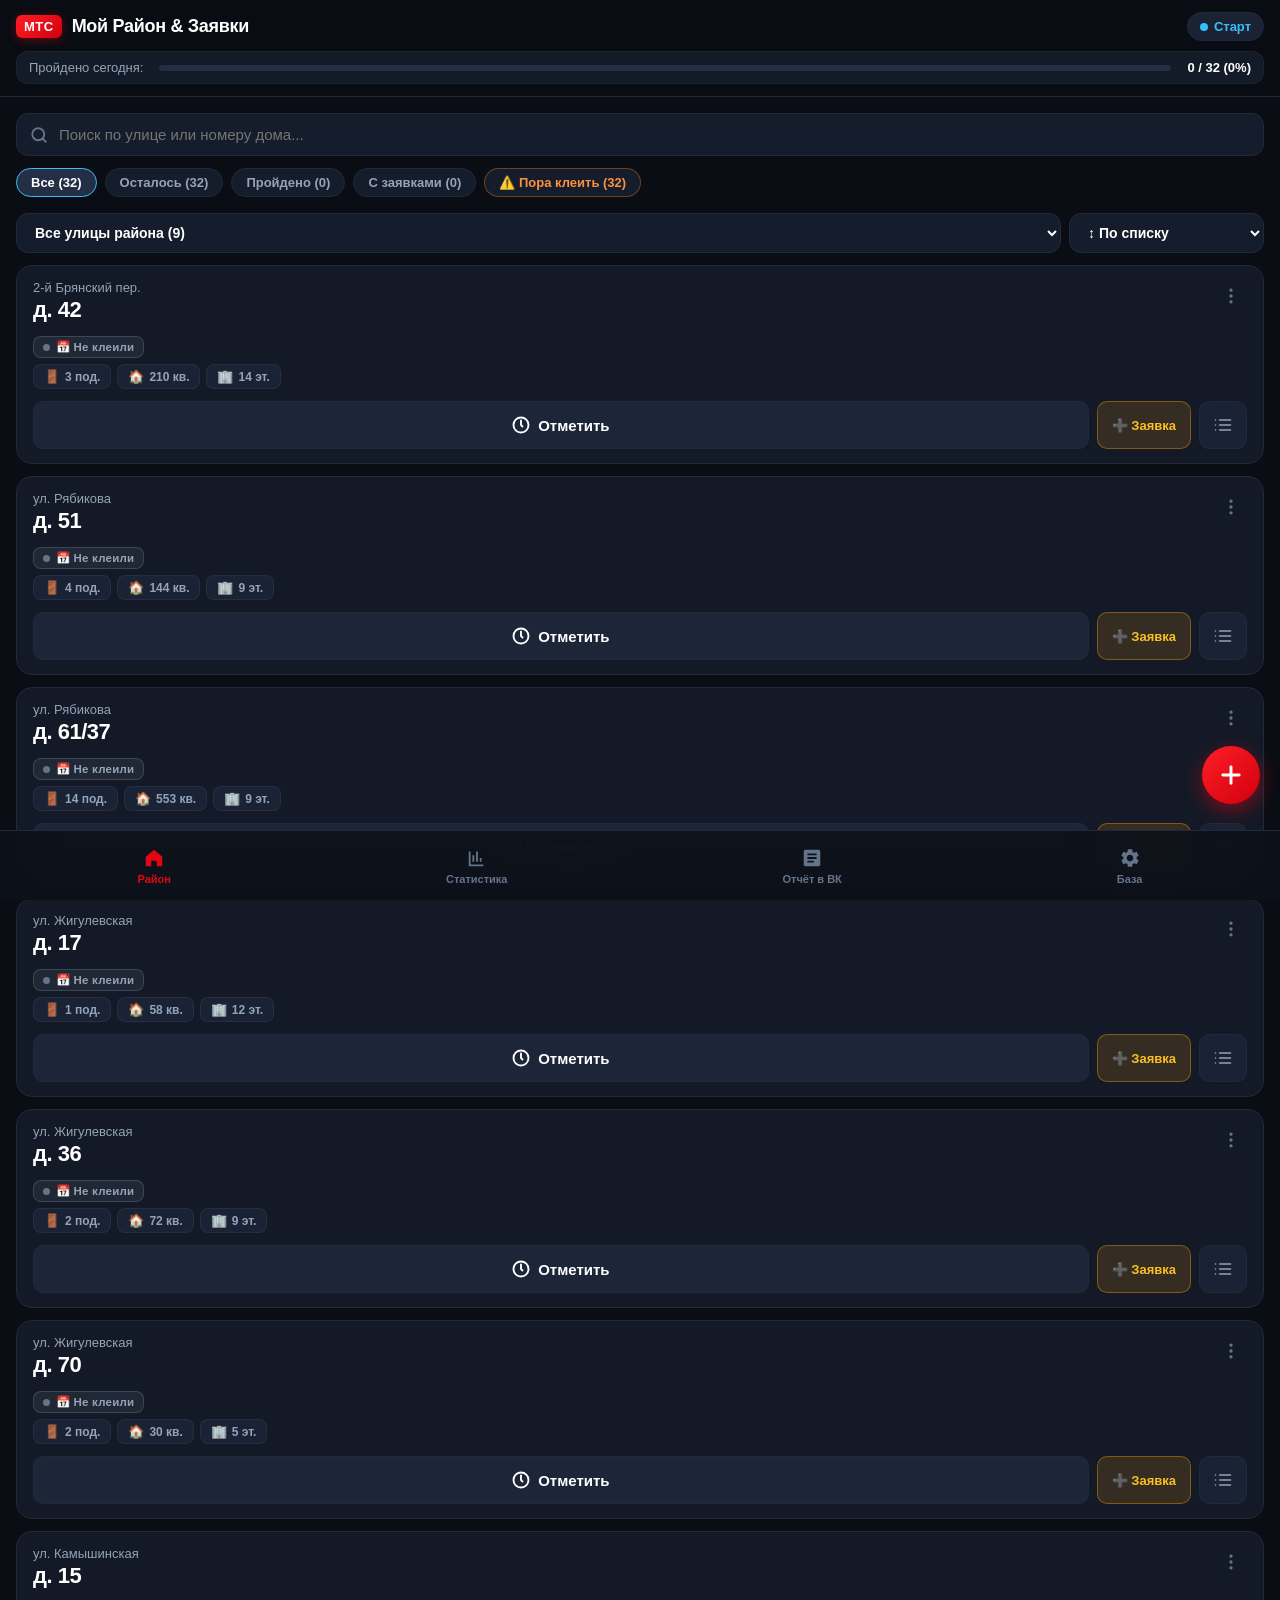
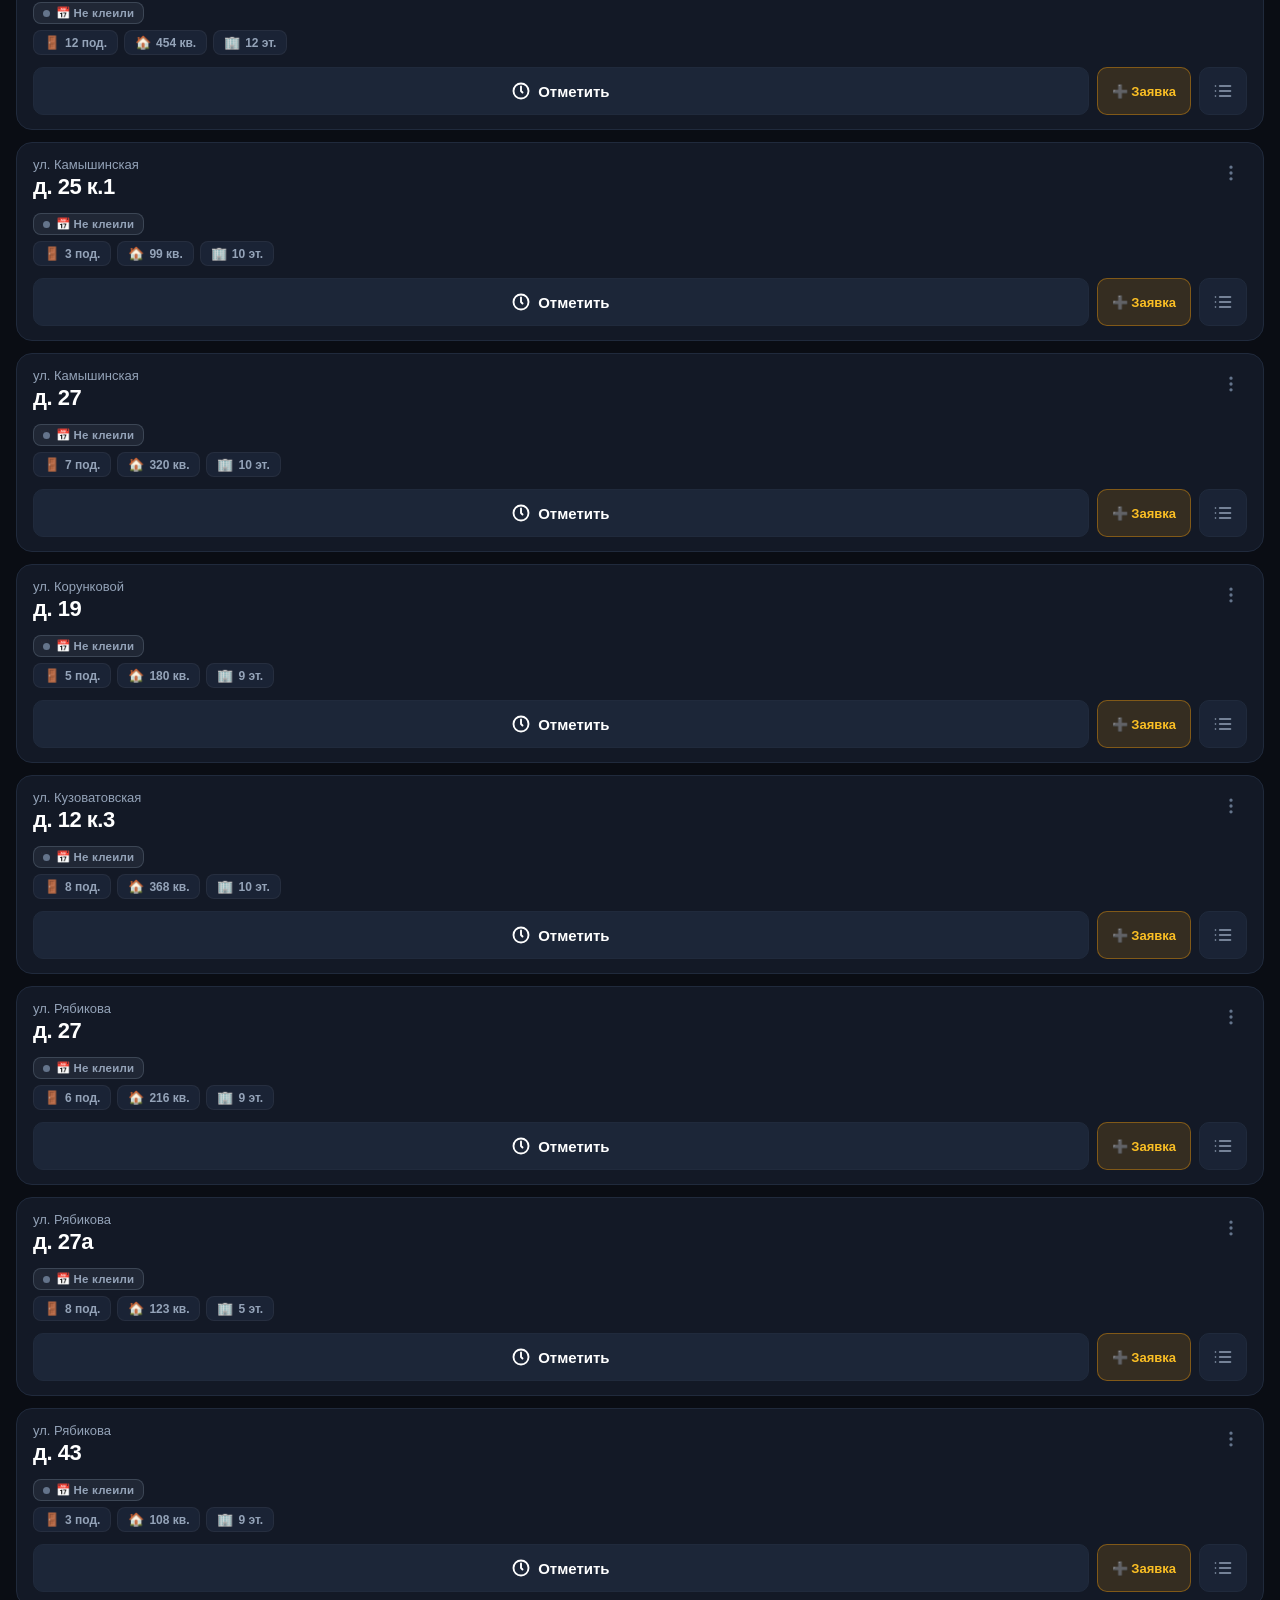
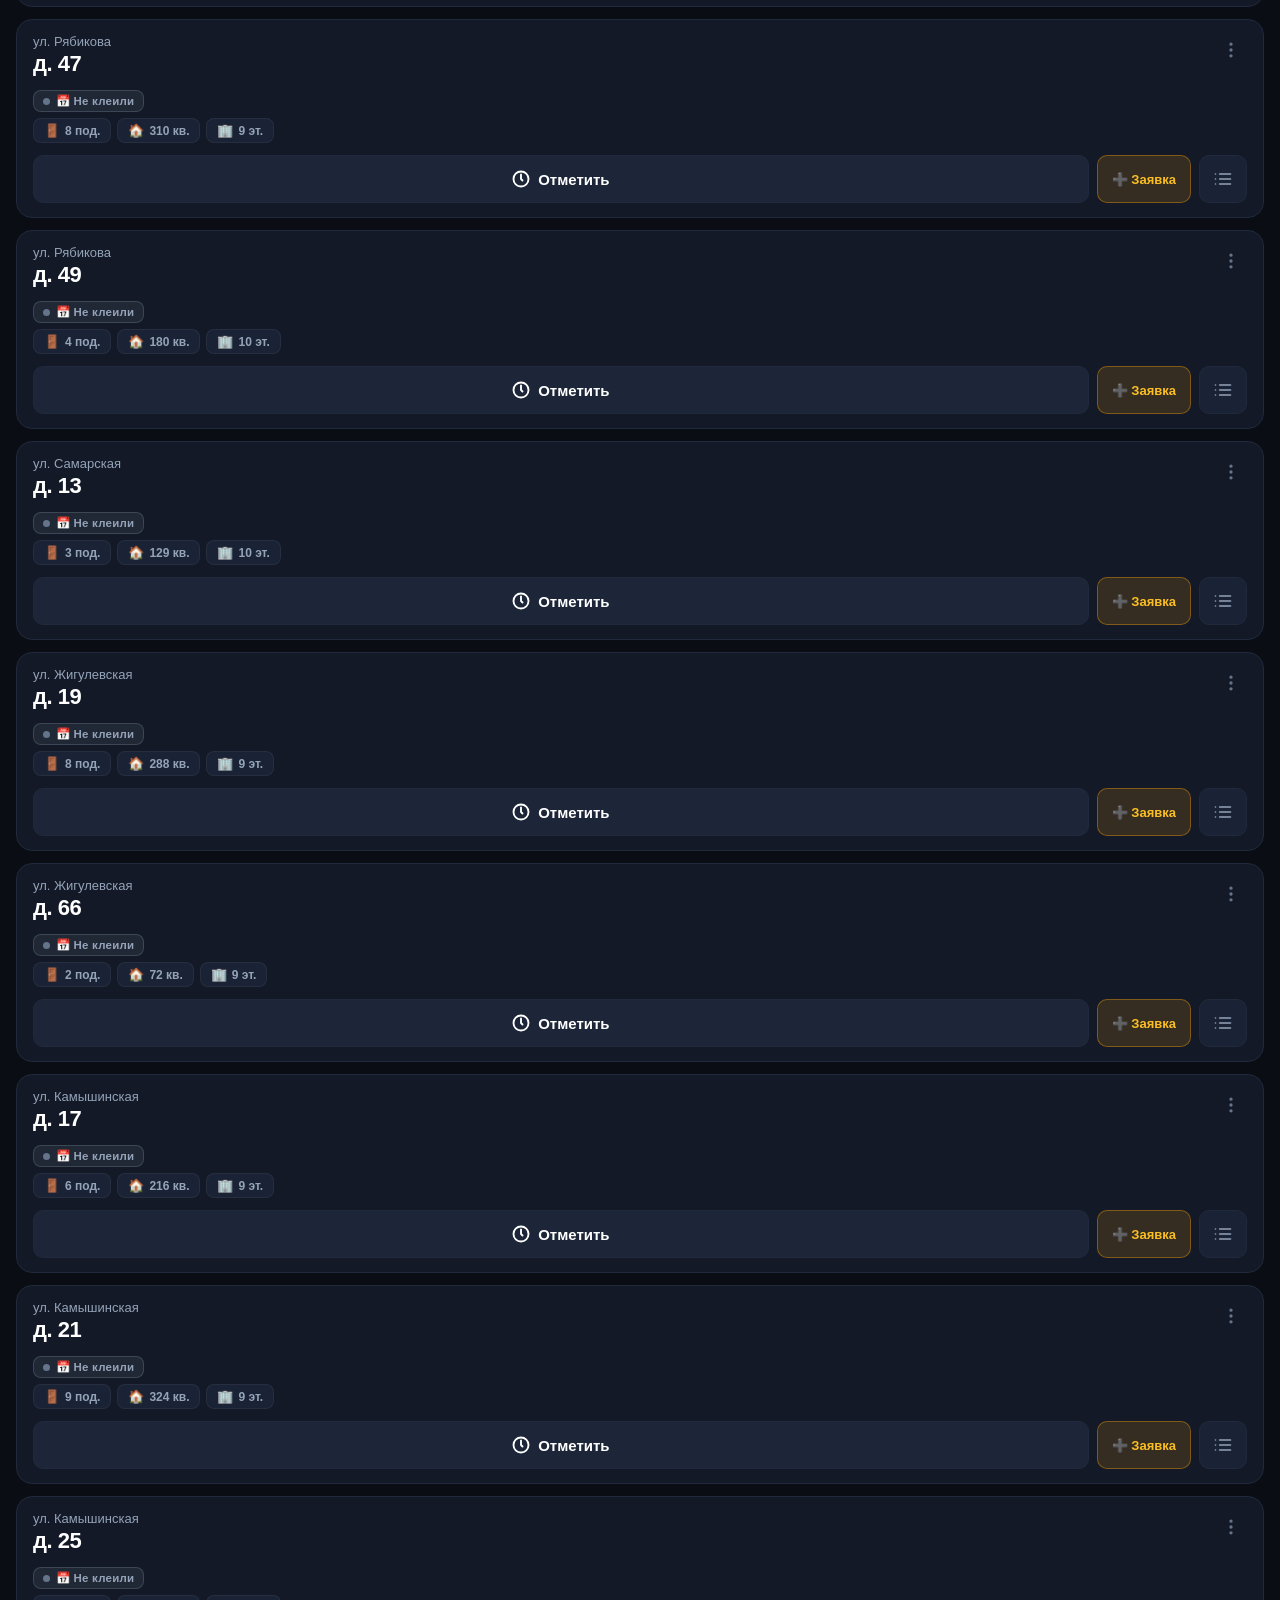
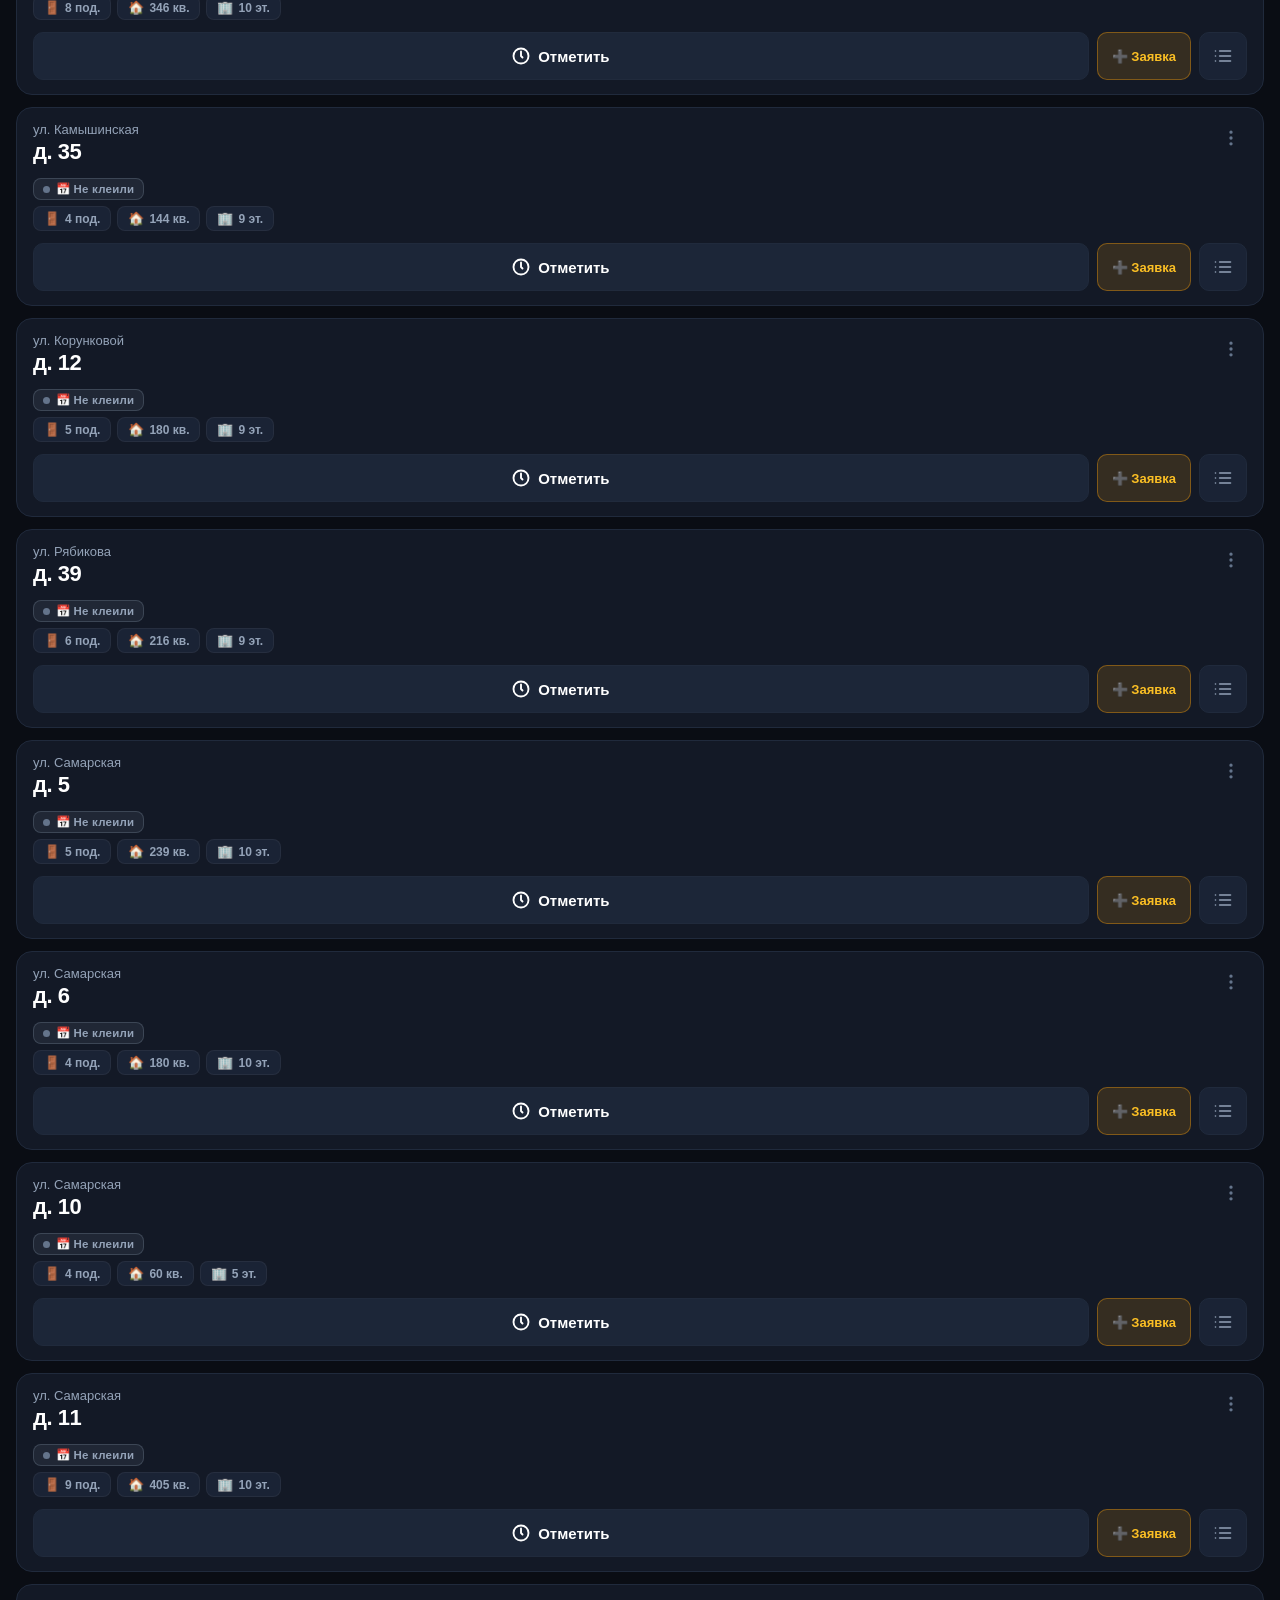
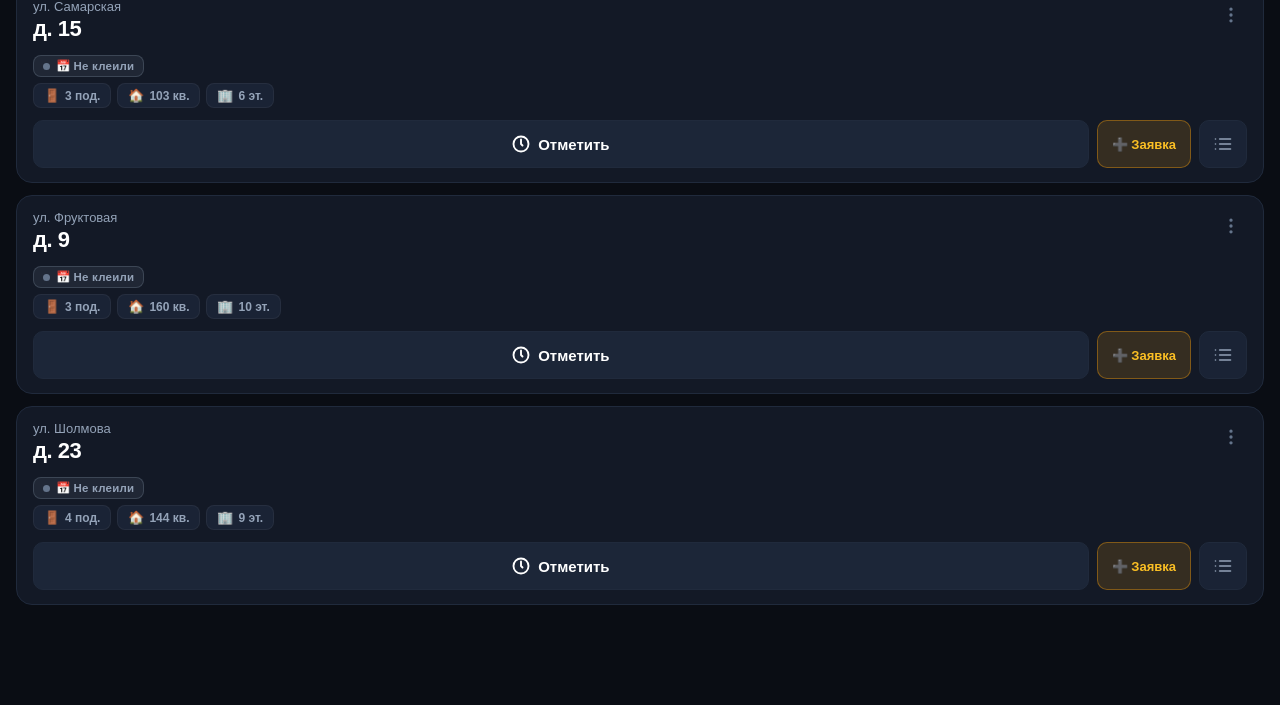
==== commit e768c40e: "feat: система учета дат расклейки домов (история, свежесть, фильтр 'Пора клеить')" ====
--- a/android/app/src/main/assets/index.html
+++ b/android/app/src/main/assets/index.html
@@ -390,6 +390,87 @@
       font-weight: 700;
     }
 
+    .house-paste-tag {
+      display: inline-flex;
+      align-items: center;
+      gap: 6px;
+      font-size: 11.5px;
+      font-weight: 700;
+      padding: 3px 9px;
+      border-radius: 8px;
+      margin-top: 5px;
+      margin-bottom: 6px;
+      letter-spacing: 0.2px;
+      width: fit-content;
+    }
+    .badge-paste-today {
+      background: rgba(16, 185, 129, 0.15) !important;
+      color: #34D399 !important;
+      border: 1px solid rgba(16, 185, 129, 0.4) !important;
+    }
+    .badge-paste-today .paste-indicator-dot {
+      background: #10B981;
+      box-shadow: 0 0 8px #10B981;
+    }
+    .badge-paste-fresh {
+      background: rgba(59, 130, 246, 0.15) !important;
+      color: #60A5FA !important;
+      border: 1px solid rgba(59, 130, 246, 0.4) !important;
+    }
+    .badge-paste-fresh .paste-indicator-dot {
+      background: #3B82F6;
+    }
+    .badge-paste-ok {
+      background: rgba(234, 179, 8, 0.15) !important;
+      color: #FACC15 !important;
+      border: 1px solid rgba(234, 179, 8, 0.4) !important;
+    }
+    .badge-paste-ok .paste-indicator-dot {
+      background: #EAB308;
+    }
+    .badge-paste-warning {
+      background: rgba(249, 115, 22, 0.15) !important;
+      color: #FB923C !important;
+      border: 1px solid rgba(249, 115, 22, 0.45) !important;
+    }
+    .badge-paste-warning .paste-indicator-dot {
+      background: #F97316;
+      box-shadow: 0 0 6px #F97316;
+    }
+    .badge-paste-old {
+      background: rgba(239, 68, 68, 0.15) !important;
+      color: #F87171 !important;
+      border: 1px solid rgba(239, 68, 68, 0.45) !important;
+    }
+    .badge-paste-old .paste-indicator-dot {
+      background: #EF4444;
+      box-shadow: 0 0 6px #EF4444;
+    }
+    .badge-paste-never {
+      background: rgba(148, 163, 184, 0.1) !important;
+      color: #94A3B8 !important;
+      border: 1px solid rgba(148, 163, 184, 0.25) !important;
+    }
+    .badge-paste-never .paste-indicator-dot {
+      background: #64748B;
+    }
+    .paste-indicator-dot {
+      width: 7px;
+      height: 7px;
+      border-radius: 50%;
+      display: inline-block;
+      flex: none;
+    }
+    .chip-need-paste {
+      border-color: rgba(249, 115, 22, 0.4) !important;
+      color: #FB923C !important;
+    }
+    .chip-need-paste.active {
+      background: rgba(249, 115, 22, 0.2) !important;
+      border-color: #F97316 !important;
+      color: #FB923C !important;
+    }
+
     .house-card.done .badge {
       background: rgba(16, 185, 129, 0.12);
       border-color: rgba(16, 185, 129, 0.2);
@@ -1274,12 +1355,21 @@
       <button class="chip" id="filterRemain" onclick="setFilter('remain')">Осталось (<span id="countRemain">32</span>)</button>
       <button class="chip" id="filterDone" onclick="setFilter('done')">Пройдено (<span id="countDone">0</span>)</button>
       <button class="chip" id="filterOrders" onclick="setFilter('orders')">С заявками (<span id="countOrders">0</span>)</button>
+      <button class="chip chip-need-paste" id="filterNeedPaste" onclick="setFilter('needPaste')" title="Дома, где расклейка была более 7 дней назад или еще не клеили">⚠️ Пора клеить (<span id="countNeedPaste">0</span>)</button>
     </div>
 
-    <!-- Street Filter Dropdown -->
-    <select id="streetSelect" class="street-filter-select" onchange="filterByStreet(this.value)">
-      <option value="">Все улицы района</option>
-    </select>
+    <!-- Street & Sort Filter Row -->
+    <div style="display:flex;gap:8px;margin-bottom:12px;">
+      <select id="streetSelect" class="street-filter-select" style="flex:1;margin-bottom:0;" onchange="filterByStreet(this.value)">
+        <option value="">Все улицы района</option>
+      </select>
+      <select id="sortSelect" class="street-filter-select" style="width:auto;flex:none;max-width:48%;margin-bottom:0;padding-right:24px;" onchange="handleSortChange(this.value)">
+        <option value="default">↕ По списку</option>
+        <option value="oldestPaste">⏳ Сначала старые</option>
+        <option value="newestPaste">✨ Сначала свежие</option>
+        <option value="ordersCount">🎯 По заявкам</option>
+      </select>
+    </div>
 
     <!-- Houses List Container -->
     <div id="housesList" class="houses-list">
@@ -1362,6 +1452,37 @@
         <div class="stat-card-label">⏱ В час</div>
         <div id="statPerHourVal" class="stat-card-val">—</div>
         <div class="stat-card-remain">подъездов / час</div>
+      </div>
+    </div>
+
+    <!-- Paste Freshness Card -->
+    <div class="portal-vk-card">
+      <div style="display:flex;justify-content:space-between;align-items:center;margin-bottom:12px;">
+        <div class="card-title" style="margin-bottom:0;">📅 СВЕЖЕСТЬ РАСКЛЕЙКИ РАЙОНА</div>
+        <span id="statPasteFreshnessPercent" style="font-size:12px;font-weight:800;color:#34D399;background:rgba(16,185,129,0.15);padding:2px 8px;border-radius:10px;">0%</span>
+      </div>
+
+      <div style="display:grid;grid-template-columns:1fr 1fr;gap:8px;margin-bottom:12px;">
+        <div style="background:#161D2C;border:1px solid rgba(16,185,129,0.3);border-radius:10px;padding:10px;">
+          <div style="font-size:11px;color:var(--text-muted);">🟢 Свежие (до 3 дн)</div>
+          <div id="statPasteFreshVal" style="font-size:17px;font-weight:900;color:#34D399;margin-top:2px;">0 домов</div>
+        </div>
+        <div style="background:#161D2C;border:1px solid rgba(234,179,8,0.3);border-radius:10px;padding:10px;">
+          <div style="font-size:11px;color:var(--text-muted);">🟡 В норме (4–7 дн)</div>
+          <div id="statPasteOkVal" style="font-size:17px;font-weight:900;color:#FACC15;margin-top:2px;">0 домов</div>
+        </div>
+        <div style="background:#161D2C;border:1px solid rgba(249,115,22,0.3);border-radius:10px;padding:10px;">
+          <div style="font-size:11px;color:var(--text-muted);">🟠 Пора клеить (>7 дн)</div>
+          <div id="statPasteWarnVal" style="font-size:17px;font-weight:900;color:#FB923C;margin-top:2px;">0 домов</div>
+        </div>
+        <div style="background:#161D2C;border:1px solid rgba(148,163,184,0.25);border-radius:10px;padding:10px;">
+          <div style="font-size:11px;color:var(--text-muted);">⚪ Не клеили</div>
+          <div id="statPasteNeverVal" style="font-size:17px;font-weight:900;color:#94A3B8;margin-top:2px;">0 домов</div>
+        </div>
+      </div>
+
+      <div id="statPasteActivitySummary" style="font-size:12px;color:var(--text-muted);line-height:1.4;">
+        <!-- Rendered by JS -->
       </div>
     </div>
 
@@ -1650,7 +1771,9 @@
           <div class="sel-chip active" id="chipMnp0" onclick="selectMnpCount(0)">0 MNP</div>
           <div class="sel-chip" id="chipMnp1" onclick="selectMnpCount(1)">1 MNP</div>
           <div class="sel-chip" id="chipMnp2" onclick="selectMnpCount(2)">2 MNP</div>
-          <div class="sel-chip" id="chipMnp3" onclick="selectMnpCount(3)">3+ MNP</div>
+          <div class="sel-chip" id="chipMnp3" onclick="selectMnpCount(3)">3 MNP</div>
+          <div class="sel-chip" id="chipMnp4" onclick="selectMnpCount(4)">4 MNP</div>
+          <div class="sel-chip" id="chipMnp5" onclick="selectMnpCount(5)">5 MNP</div>
         </div>
       </div>
 
@@ -1661,7 +1784,6 @@
           <div class="sel-chip" id="chipEqTv" onclick="toggleEquipment('Приставка')">📺 Приставка (IPTV)</div>
           <div class="sel-chip" id="chipEqCam" onclick="toggleEquipment('Камера')">📹 Камера видеонаблюдения</div>
           <div class="sel-chip" id="chipEqSim" onclick="toggleEquipment('SIM')">📱 SIM / Связь</div>
-          <div class="sel-chip" id="chipEqSmart" onclick="toggleEquipment('Умный дом')">💡 Умный дом</div>
         </div>
       </div>
 
@@ -1677,6 +1799,111 @@
       <button id="btnDeleteOrder" class="action-btn-secondary" style="color:#FF5A65;border-color:rgba(227,6,17,0.3);display:none;" onclick="deleteCurrentOrder()">
         Удалить заявку
       </button>
+    </div>
+  </div>
+
+  
+  <!-- MODAL 3: DEDICATED HOUSE MENU (ОТДЕЛЬНОЕ МЕНЮ ДОМА) -->
+  <div id="houseMenuModal" class="modal-backdrop" onclick="closeHouseMenuOnBackdrop(event)">
+    <div class="modal-sheet">
+      <div class="modal-header">
+        <div>
+          <div id="hmTitle" class="modal-title">ул. Рябикова, д. 51</div>
+          <div id="hmSubtitle" style="font-size:13px;color:var(--text-muted);margin-top:2px;">4 под. • 144 кв. • 9 эт.</div>
+        </div>
+        <button class="modal-close-btn" onclick="closeHouseMenu()">✕</button>
+      </div>
+
+      <input type="hidden" id="hmHouseId">
+
+      <!-- Status Toggle & Badges inside Menu -->
+      <div id="hmStatusBox" style="margin-bottom:14px;">
+        <!-- Rendered by JS -->
+      </div>
+
+      <!-- Section: Заявки по этому дому -->
+      <div style="background:#161D2C;border:1px solid rgba(245,158,11,0.35);border-radius:14px;padding:14px;margin-bottom:14px;">
+        <div style="display:flex;justify-content:space-between;align-items:center;margin-bottom:10px;">
+          <span style="font-size:13px;font-weight:800;color:#FBBF24;text-transform:uppercase;letter-spacing:0.5px;">🎯 Заявки по этому дому</span>
+          <span id="hmOrdersCountBadge" style="background:#F59E0B;color:#000;font-size:11px;font-weight:900;padding:2px 8px;border-radius:10px;">0 заявок</span>
+        </div>
+
+        <button class="action-btn-large" style="background:linear-gradient(135deg,#F59E0B 0%,#D97706 100%);color:#000;height:46px;font-size:14px;box-shadow:0 3px 12px rgba(245,158,11,0.25);margin-bottom:12px;" onclick="hmOpenAddOrder()">
+          ➕ Добавить заявку в этот дом
+        </button>
+
+        <div id="hmOrdersList">
+          <!-- List of orders for this house -->
+        </div>
+      </div>
+
+      <!-- Section: Подъезды -->
+      <div style="background:#161D2C;border:1px solid var(--border-color);border-radius:14px;padding:14px;margin-bottom:14px;">
+        <div style="display:flex;justify-content:space-between;align-items:center;margin-bottom:8px;">
+          <span style="font-size:12px;font-weight:700;color:var(--text-muted);text-transform:uppercase;">Отметка подъездов</span>
+          <span id="hmEntrancesSummary" style="font-size:12px;font-weight:700;color:#fff;">0 из 4</span>
+        </div>
+        <div id="hmEntrancesChips" class="entrance-chips">
+          <!-- Rendered by JS -->
+        </div>
+      </div>
+
+      <!-- Section: История и дата расклейки -->
+      <div style="background:#161D2C;border:1px solid rgba(59,130,246,0.35);border-radius:14px;padding:14px;margin-bottom:14px;">
+        <div style="display:flex;justify-content:space-between;align-items:center;margin-bottom:10px;">
+          <span style="font-size:13px;font-weight:800;color:#60A5FA;text-transform:uppercase;letter-spacing:0.5px;">📅 Расклейка дома</span>
+          <span id="hmPasteStatusBadge" style="font-size:11px;font-weight:800;padding:2px 8px;border-radius:10px;"></span>
+        </div>
+
+        <div id="hmPasteInfoText" style="font-size:13px;color:#fff;margin-bottom:12px;line-height:1.4;">
+          <!-- e.g. Последняя расклейка: 06.11.2026 (сегодня, 14:35) -->
+        </div>
+
+        <div style="display:flex;gap:8px;margin-bottom:10px;">
+          <button class="action-btn-secondary" style="flex:1;height:40px;font-size:13px;" onclick="hmTogglePasteDatePicker()">
+            📅 Указать дату расклейки
+          </button>
+          <button class="action-btn-secondary" style="flex:none;height:40px;font-size:13px;padding:0 14px;color:#34D399;border-color:rgba(52,211,153,0.3);" onclick="hmRecordPasteToday()">
+            ✓ Сегодня
+          </button>
+        </div>
+
+        <!-- Inline Date Picker Form (hidden by default) -->
+        <div id="hmPasteDatePickerForm" style="display:none;background:#0F141F;border:1px solid var(--border-color);border-radius:10px;padding:12px;margin-bottom:12px;">
+          <div style="font-size:12px;color:var(--text-muted);margin-bottom:6px;">Выберите дату и время расклейки:</div>
+          <div style="display:flex;gap:8px;margin-bottom:8px;">
+            <input type="date" id="hmPasteDateInput" class="form-input" style="flex:1;">
+            <input type="time" id="hmPasteTimeInput" class="form-input" style="width:105px;flex:none;">
+          </div>
+          <div style="display:flex;gap:8px;">
+            <button class="action-btn-large" style="flex:1;height:38px;font-size:13px;background:var(--accent-gradient);" onclick="hmSaveCustomPasteDate()">
+              Сохранить дату
+            </button>
+            <button class="action-btn-secondary" style="flex:none;height:38px;padding:0 12px;font-size:13px;" onclick="hmTogglePasteDatePicker()">
+              Отмена
+            </button>
+          </div>
+        </div>
+
+        <!-- History of past paste dates -->
+        <div style="display:flex;justify-content:space-between;align-items:center;margin-top:10px;padding-top:8px;border-top:1px solid rgba(255,255,255,0.08);">
+          <span style="font-size:12px;color:var(--text-muted);font-weight:700;">История расклеек дома</span>
+          <span id="hmPasteHistoryCount" style="font-size:11px;color:var(--text-dim);">0 записей</span>
+        </div>
+        <div id="hmPasteHistoryList" style="margin-top:8px;max-height:160px;overflow-y:auto;">
+          <!-- List of history items rendered by JS -->
+        </div>
+      </div>
+
+      <!-- Action buttons -->
+      <div style="display:flex;gap:10px;">
+        <button class="action-btn-secondary" style="flex:1;" onclick="hmOpenEditHouse()">
+          ✎ Параметры дома
+        </button>
+        <button class="action-btn-secondary" style="color:#FF5A65;border-color:rgba(227,6,17,0.3);width:auto;padding:0 16px;" onclick="hmDeleteHouse()">
+          🗑️ Удалить
+        </button>
+      </div>
     </div>
   </div>
 
@@ -1724,8 +1951,9 @@
     // State
     let houses = [];
     let historyRecords = [];
-    let currentFilter = 'all'; // 'all', 'remain', 'done', 'orders'
+    let currentFilter = 'all'; // 'all', 'remain', 'done', 'orders', 'needPaste'
     let currentStreetFilter = '';
+    let currentSort = 'default';
     let searchQuery = '';
     let openPanels = new Set();
 
@@ -1797,13 +2025,21 @@
           visitedEntrances: 0,
           checkedEntrances: [],
           visitedAt: null,
-          orders: []
+          orders: [],
+          lastPastedDate: null,
+          lastPastedTime: null,
+          lastPastedTimestamp: null,
+          pasteHistory: []
         }));
         saveState();
       } else {
-        // Ensure orders array exists on every house
+        // Ensure orders array and pasteHistory exist on every house
         houses.forEach(h => {
           if (!Array.isArray(h.orders)) h.orders = [];
+          if (!Array.isArray(h.pasteHistory)) h.pasteHistory = [];
+          if (h.lastPastedDate === undefined) h.lastPastedDate = null;
+          if (h.lastPastedTime === undefined) h.lastPastedTime = null;
+          if (h.lastPastedTimestamp === undefined) h.lastPastedTimestamp = null;
         });
       }
 
@@ -2083,6 +2319,143 @@
       renderHousesList();
     }
 
+    // --- PASTE TRACKING SYSTEM (СИСТЕМА ДАТ РАСКЛЕЙКИ) ---
+    function getPasteStatus(house) {
+      if (!house || !house.lastPastedDate) {
+        return {
+          status: 'never',
+          text: 'Не клеили',
+          sub: '',
+          badgeClass: 'badge-paste-never',
+          daysAgo: 9999,
+          formattedDate: '—'
+        };
+      }
+
+      const today = new Date();
+      today.setHours(0, 0, 0, 0);
+
+      const parts = String(house.lastPastedDate).split('-').map(Number);
+      if (parts.length !== 3 || isNaN(parts[0])) {
+        return {
+          status: 'never',
+          text: 'Не клеили',
+          sub: '',
+          badgeClass: 'badge-paste-never',
+          daysAgo: 9999,
+          formattedDate: '—'
+        };
+      }
+
+      const [y, m, d] = parts;
+      const pasteDate = new Date(y, m - 1, d);
+      pasteDate.setHours(0, 0, 0, 0);
+
+      const diffTime = today.getTime() - pasteDate.getTime();
+      const diffDays = Math.round(diffTime / (1000 * 60 * 60 * 24));
+
+      const dStr = `${String(d).padStart(2, '0')}.${String(m).padStart(2, '0')}.${y}`;
+      const shortStr = `${String(d).padStart(2, '0')}.${String(m).padStart(2, '0')}`;
+
+      if (diffDays === 0) {
+        return {
+          status: 'today',
+          text: 'Клеили сегодня',
+          sub: house.lastPastedTime ? `в ${house.lastPastedTime}` : '',
+          badgeClass: 'badge-paste-today',
+          daysAgo: 0,
+          formattedDate: dStr
+        };
+      } else if (diffDays === 1) {
+        return {
+          status: 'fresh',
+          text: 'Вчера',
+          sub: shortStr,
+          badgeClass: 'badge-paste-fresh',
+          daysAgo: 1,
+          formattedDate: dStr
+        };
+      } else if (diffDays <= 3) {
+        return {
+          status: 'fresh',
+          text: `${diffDays} дн. назад`,
+          sub: shortStr,
+          badgeClass: 'badge-paste-fresh',
+          daysAgo: diffDays,
+          formattedDate: dStr
+        };
+      } else if (diffDays <= 7) {
+        return {
+          status: 'ok',
+          text: `${diffDays} дн. назад`,
+          sub: shortStr,
+          badgeClass: 'badge-paste-ok',
+          daysAgo: diffDays,
+          formattedDate: dStr
+        };
+      } else if (diffDays <= 14) {
+        return {
+          status: 'warning',
+          text: `⚠️ ${diffDays} дн. назад`,
+          sub: 'Пора обновить',
+          badgeClass: 'badge-paste-warning',
+          daysAgo: diffDays,
+          formattedDate: dStr
+        };
+      } else {
+        return {
+          status: 'old',
+          text: `🔴 ${diffDays} дн. назад`,
+          sub: 'Давно не клеили',
+          badgeClass: 'badge-paste-old',
+          daysAgo: diffDays,
+          formattedDate: dStr
+        };
+      }
+    }
+
+    function recordPaste(houseId, customDateIso = null, customTimeStr = null) {
+      const house = houses.find(h => h.id === houseId);
+      if (!house) return;
+
+      const now = new Date();
+      const dateIso = customDateIso || `${now.getFullYear()}-${String(now.getMonth() + 1).padStart(2, '0')}-${String(now.getDate()).padStart(2, '0')}`;
+      const timeStr = customTimeStr || `${String(now.getHours()).padStart(2, '0')}:${String(now.getMinutes()).padStart(2, '0')}`;
+
+      house.lastPastedDate = dateIso;
+      house.lastPastedTime = timeStr;
+      house.lastPastedTimestamp = new Date(dateIso + 'T' + timeStr).getTime() || Date.now();
+
+      if (!Array.isArray(house.pasteHistory)) house.pasteHistory = [];
+
+      const [y, m, d] = dateIso.split('-');
+      const formattedDate = `${String(d).padStart(2, '0')}.${String(m).padStart(2, '0')}.${y}`;
+
+      const existingIdx = house.pasteHistory.findIndex(p => p.dateIso === dateIso);
+      if (existingIdx >= 0) {
+        house.pasteHistory[existingIdx].time = timeStr;
+        house.pasteHistory[existingIdx].timestamp = Date.now();
+        house.pasteHistory[existingIdx].entrances = house.entrances;
+      } else {
+        house.pasteHistory.unshift({
+          id: 'paste_' + Date.now() + '_' + Math.random().toString(36).substr(2, 4),
+          dateIso: dateIso,
+          date: formattedDate,
+          time: timeStr,
+          entrances: house.entrances,
+          timestamp: Date.now()
+        });
+      }
+
+      house.pasteHistory.sort((a, b) => (b.dateIso || '').localeCompare(a.dateIso || ''));
+      saveState();
+    }
+
+    function handleSortChange(sortVal) {
+      currentSort = sortVal;
+      renderHousesList();
+    }
+
     function clearSearch() {
       document.getElementById('searchInput').value = '';
       searchQuery = '';
@@ -2097,6 +2470,8 @@
       document.getElementById('filterRemain').className = 'chip ' + (filter === 'remain' ? 'active' : '');
       document.getElementById('filterDone').className = 'chip ' + (filter === 'done' ? 'active-done' : '');
       document.getElementById('filterOrders').className = 'chip ' + (filter === 'orders' ? 'active-orders' : '');
+      const elNeed = document.getElementById('filterNeedPaste');
+      if (elNeed) elNeed.className = 'chip chip-need-paste ' + (filter === 'needPaste' ? 'active' : '');
       renderHousesList();
     }
 
@@ -2117,12 +2492,28 @@
         house.visitedEntrances = 0;
         house.checkedEntrances = [];
         house.visitedAt = null;
+        // Если отметка снята сегодня, откатываем сегодняшнюю запись расклейки (если была сделана сегодня)
+        const todayIso = new Date().toISOString().split('T')[0];
+        if (house.lastPastedDate === todayIso && Array.isArray(house.pasteHistory)) {
+          house.pasteHistory = house.pasteHistory.filter(p => p.dateIso !== todayIso);
+          if (house.pasteHistory.length > 0) {
+            house.lastPastedDate = house.pasteHistory[0].dateIso;
+            house.lastPastedTime = house.pasteHistory[0].time;
+            house.lastPastedTimestamp = house.pasteHistory[0].timestamp;
+          } else {
+            house.lastPastedDate = null;
+            house.lastPastedTime = null;
+            house.lastPastedTimestamp = null;
+          }
+        }
       } else {
         house.visited = true;
         house.visitedEntrances = house.entrances;
         house.checkedEntrances = Array.from({ length: house.entrances }, (_, i) => i + 1);
         const now = new Date();
         house.visitedAt = `${String(now.getHours()).padStart(2, '0')}:${String(now.getMinutes()).padStart(2, '0')}`;
+        // Автоматически фиксируем расклейку дома сегодняшним числом!
+        recordPaste(house.id);
       }
 
       saveState();
@@ -2153,6 +2544,10 @@
         house.visitedAt = null;
       }
 
+      if (house.visited) {
+        recordPaste(house.id);
+      }
+
       saveState();
     }
 
@@ -2165,6 +2560,246 @@
         openPanels.add(houseId);
       }
       renderHousesList();
+    }
+
+
+    // --- DEDICATED HOUSE MENU (МЕНЮ ДОМА) ---
+    let currentMenuHouseId = null;
+
+    function openHouseMenu(houseId, event = null) {
+      if (event) event.stopPropagation();
+      doVibrate(30);
+      const house = houses.find(h => h.id === houseId);
+      if (!house) return;
+
+      currentMenuHouseId = houseId;
+      document.getElementById('hmHouseId').value = houseId;
+      document.getElementById('hmTitle').innerText = `${house.street}, д. ${house.house}`;
+      document.getElementById('hmSubtitle').innerText = `${house.entrances} под. • ${house.flats} кв. • ${house.floors} эт.`;
+
+      renderHouseMenuContent();
+      document.getElementById('houseMenuModal').classList.add('open');
+    }
+
+    function renderHouseMenuContent() {
+      const house = houses.find(h => h.id === currentMenuHouseId);
+      if (!house) return;
+
+      const isDone = house.visited || (house.visitedEntrances === house.entrances);
+      const checkedCount = house.checkedEntrances ? house.checkedEntrances.length : (house.visited ? house.entrances : 0);
+
+      // Status Box
+      document.getElementById('hmStatusBox').innerHTML = `
+        <div style="display:flex;justify-content:space-between;align-items:center;background:#182234;border:1px solid ${isDone ? 'rgba(16,185,129,0.5)' : 'var(--border-color)'};border-radius:12px;padding:12px 14px;">
+          <div>
+            <div style="font-size:14px;font-weight:700;color:${isDone ? 'var(--done)' : '#fff'};">
+              ${isDone ? '✓ Дом пройден' : 'Дом не пройден'}
+            </div>
+            ${house.visitedAt ? `<div style="font-size:12px;color:var(--text-muted);margin-top:2px;">Время: ${house.visitedAt}</div>` : ''}
+          </div>
+          <button class="btn-toggle-done" style="flex:none;height:40px;padding:0 16px;font-size:13px;background:${isDone ? 'var(--done-gradient)' : '#242F46'};border-color:${isDone ? 'var(--done)' : 'var(--border-color)'};" onclick="hmToggleDone()">
+            ${isDone ? 'Снять отметку' : 'Отметить пройденным'}
+          </button>
+        </div>
+      `;
+
+      // Orders for this house
+      const orders = house.orders || [];
+      document.getElementById('hmOrdersCountBadge').innerText = `${orders.length} ${declOfNum(orders.length, ['заявка', 'заявки', 'заявок'])}`;
+
+      const ordersList = document.getElementById('hmOrdersList');
+      if (orders.length === 0) {
+        ordersList.innerHTML = `<div style="font-size:12px;color:var(--text-muted);text-align:center;padding:10px 0;">В этом доме пока нет заявок</div>`;
+      } else {
+        ordersList.innerHTML = orders.map(ord => {
+          const eqStr = (ord.equipment && ord.equipment.length) ? ' • ' + ord.equipment.join(', ') : '';
+          return `
+            <div style="background:#1A2335;border:1px solid rgba(245,158,11,0.3);border-radius:10px;padding:10px 12px;margin-bottom:8px;display:flex;justify-content:space-between;align-items:center;" onclick="openAddOrderModal('${house.id}', '${ord.id}', event)">
+              <div>
+                <div style="font-size:14px;font-weight:700;color:#fff;">🎯 Кв. ${escapeHtml(ord.flat)} — <span style="color:#FBBF24;">📞 ${escapeHtml(ord.phone)}</span></div>
+                <div style="font-size:12px;color:var(--text-muted);margin-top:3px;">
+                  Услуг: <b>${ord.servicesCount}</b> &nbsp;|&nbsp; MNP: <b>${ord.mnpCount}</b>${eqStr}
+                </div>
+                ${ord.comment ? `<div style="font-size:11px;color:var(--text-dim);margin-top:3px;">💬 ${escapeHtml(ord.comment)}</div>` : ''}
+              </div>
+              <span style="font-size:18px;color:var(--order-gold);padding-left:10px;">✎</span>
+            </div>
+          `;
+        }).join('');
+      }
+
+      // Entrances chips inside Menu
+      document.getElementById('hmEntrancesSummary').innerText = `${checkedCount} из ${house.entrances}`;
+      let entHtml = '';
+      for (let i = 1; i <= house.entrances; i++) {
+        const isChecked = house.checkedEntrances && house.checkedEntrances.includes(i);
+        entHtml += `
+          <div class="entrance-chip ${isChecked ? 'checked' : ''}" onclick="hmToggleEntrance(${i})">
+            <span>${i}</span>
+          </div>
+        `;
+      }
+      document.getElementById('hmEntrancesChips').innerHTML = entHtml;
+
+      // Section: История и дата расклейки в меню дома
+      const pasteStatus = getPasteStatus(house);
+      const hmBadge = document.getElementById('hmPasteStatusBadge');
+      if (hmBadge) {
+        hmBadge.className = pasteStatus.badgeClass;
+        hmBadge.innerText = pasteStatus.text;
+      }
+
+      const hmInfo = document.getElementById('hmPasteInfoText');
+      if (hmInfo) {
+        if (house.lastPastedDate) {
+          const daysText = pasteStatus.daysAgo === 0 ? '<span style="color:#34D399;font-weight:700;">сегодня</span>' : `${pasteStatus.daysAgo} дн. назад`;
+          hmInfo.innerHTML = `Последняя расклейка: <b style="color:#fff;">${pasteStatus.formattedDate}</b> ${house.lastPastedTime ? `в ${house.lastPastedTime}` : ''} (${daysText})`;
+        } else {
+          hmInfo.innerHTML = `<span style="color:var(--text-muted);">Дом ещё ни разу не отмечался как проклеенный.</span>`;
+        }
+      }
+
+      const hist = house.pasteHistory || [];
+      const histCountEl = document.getElementById('hmPasteHistoryCount');
+      if (histCountEl) histCountEl.innerText = `${hist.length} ${declOfNum(hist.length, ['запись', 'записи', 'записей'])}`;
+
+      const histList = document.getElementById('hmPasteHistoryList');
+      if (histList) {
+        if (hist.length === 0) {
+          histList.innerHTML = `<div style="font-size:12px;color:var(--text-muted);padding:8px 0;text-align:center;">Истории расклеек пока нет</div>`;
+        } else {
+          histList.innerHTML = hist.map(p => `
+            <div style="display:flex;justify-content:space-between;align-items:center;background:#1A2335;border:1px solid var(--border-color);border-radius:8px;padding:8px 10px;margin-bottom:6px;">
+              <div>
+                <span style="font-weight:700;color:#fff;font-size:13px;">📅 ${p.date}</span>
+                ${p.time ? `<span style="color:var(--text-muted);font-size:12px;margin-left:6px;">${p.time}</span>` : ''}
+                <span style="font-size:11px;color:var(--text-dim);margin-left:6px;">(${p.entrances || house.entrances} под.)</span>
+              </div>
+              <button style="background:transparent;border:none;color:#FF5A65;font-size:14px;cursor:pointer;padding:2px 8px;" onclick="hmDeletePasteRecord('${p.id}')" title="Удалить эту запись">✕</button>
+            </div>
+          `).join('');
+        }
+      }
+    }
+
+    function hmTogglePasteDatePicker() {
+      const form = document.getElementById('hmPasteDatePickerForm');
+      if (form.style.display === 'none' || !form.style.display) {
+        form.style.display = 'block';
+        const now = new Date();
+        const house = houses.find(h => h.id === currentMenuHouseId);
+        const defaultDate = (house && house.lastPastedDate) ? house.lastPastedDate : `${now.getFullYear()}-${String(now.getMonth() + 1).padStart(2, '0')}-${String(now.getDate()).padStart(2, '0')}`;
+        const defaultTime = `${String(now.getHours()).padStart(2, '0')}:${String(now.getMinutes()).padStart(2, '0')}`;
+        document.getElementById('hmPasteDateInput').value = defaultDate;
+        document.getElementById('hmPasteTimeInput').value = defaultTime;
+      } else {
+        form.style.display = 'none';
+      }
+    }
+
+    function hmRecordPasteToday() {
+      if (!currentMenuHouseId) return;
+      doVibrate(40);
+      recordPaste(currentMenuHouseId);
+      const house = houses.find(h => h.id === currentMenuHouseId);
+      if (house && !house.visited) {
+        house.visited = true;
+        house.visitedEntrances = house.entrances;
+        house.checkedEntrances = Array.from({ length: house.entrances }, (_, i) => i + 1);
+        const now = new Date();
+        house.visitedAt = `${String(now.getHours()).padStart(2, '0')}:${String(now.getMinutes()).padStart(2, '0')}`;
+        saveState();
+      }
+      showToast('Расклейка дома зафиксирована на сегодня!');
+      renderHouseMenuContent();
+      renderHousesList();
+    }
+
+    function hmSaveCustomPasteDate() {
+      if (!currentMenuHouseId) return;
+      const dateVal = document.getElementById('hmPasteDateInput').value;
+      const timeVal = document.getElementById('hmPasteTimeInput').value || '12:00';
+      if (!dateVal) {
+        alert('Пожалуйста, выберите дату');
+        return;
+      }
+      doVibrate(40);
+      recordPaste(currentMenuHouseId, dateVal, timeVal);
+      document.getElementById('hmPasteDatePickerForm').style.display = 'none';
+      showToast('Дата расклейки сохранена!');
+      renderHouseMenuContent();
+      renderHousesList();
+    }
+
+    function hmDeletePasteRecord(pasteRecordId) {
+      if (!currentMenuHouseId) return;
+      const house = houses.find(h => h.id === currentMenuHouseId);
+      if (!house || !Array.isArray(house.pasteHistory)) return;
+
+      if (confirm('Удалить эту запись о расклейке из истории?')) {
+        doVibrate(30);
+        house.pasteHistory = house.pasteHistory.filter(p => p.id !== pasteRecordId);
+        if (house.pasteHistory.length > 0) {
+          house.lastPastedDate = house.pasteHistory[0].dateIso;
+          house.lastPastedTime = house.pasteHistory[0].time;
+          house.lastPastedTimestamp = house.pasteHistory[0].timestamp;
+        } else {
+          house.lastPastedDate = null;
+          house.lastPastedTime = null;
+          house.lastPastedTimestamp = null;
+        }
+        saveState();
+        showToast('Запись удалена');
+        renderHouseMenuContent();
+        renderHousesList();
+      }
+    }
+
+    function closeHouseMenu() {
+      document.getElementById('houseMenuModal').classList.remove('open');
+      currentMenuHouseId = null;
+    }
+
+    function closeHouseMenuOnBackdrop(e) {
+      if (e.target.id === 'houseMenuModal') closeHouseMenu();
+    }
+
+    function hmToggleDone() {
+      if (!currentMenuHouseId) return;
+      toggleHouseDone(currentMenuHouseId);
+      renderHouseMenuContent();
+    }
+
+    function hmToggleEntrance(i) {
+      if (!currentMenuHouseId) return;
+      toggleEntrance(currentMenuHouseId, i);
+      renderHouseMenuContent();
+    }
+
+    function hmOpenAddOrder() {
+      if (!currentMenuHouseId) return;
+      openAddOrderModal(currentMenuHouseId, null);
+    }
+
+    function hmOpenEditHouse() {
+      if (!currentMenuHouseId) return;
+      const hId = currentMenuHouseId;
+      closeHouseMenu();
+      openEditModal(hId);
+    }
+
+    function hmDeleteHouse() {
+      if (!currentMenuHouseId) return;
+      const hId = currentMenuHouseId;
+      const house = houses.find(h => h.id === hId);
+      if (!house) return;
+      if (confirm(`Удалить дом ${house.street}, ${house.house} из базы района?`)) {
+        doVibrate(40);
+        houses = houses.filter(h => h.id !== hId);
+        saveState();
+        closeHouseMenu();
+        showToast('Дом удален');
+      }
     }
 
     // --- ORDERS LOGIC (ЗАЯВКИ) ---
@@ -2238,13 +2873,14 @@
       document.getElementById('chipMnp0').className = 'sel-chip ' + (currentOrderMnp === 0 ? 'active' : '');
       document.getElementById('chipMnp1').className = 'sel-chip ' + (currentOrderMnp === 1 ? 'active' : '');
       document.getElementById('chipMnp2').className = 'sel-chip ' + (currentOrderMnp === 2 ? 'active' : '');
-      document.getElementById('chipMnp3').className = 'sel-chip ' + (currentOrderMnp >= 3 ? 'active' : '');
+      document.getElementById('chipMnp3').className = 'sel-chip ' + (currentOrderMnp === 3 ? 'active' : '');
+      document.getElementById('chipMnp4').className = 'sel-chip ' + (currentOrderMnp === 4 ? 'active' : '');
+      document.getElementById('chipMnp5').className = 'sel-chip ' + (currentOrderMnp === 5 ? 'active' : '');
 
       document.getElementById('chipEqRouter').className = 'sel-chip ' + (currentOrderEquipment.has('Роутер') ? 'active' : '');
       document.getElementById('chipEqTv').className = 'sel-chip ' + (currentOrderEquipment.has('Приставка') ? 'active' : '');
       document.getElementById('chipEqCam').className = 'sel-chip ' + (currentOrderEquipment.has('Камера') ? 'active' : '');
       document.getElementById('chipEqSim').className = 'sel-chip ' + (currentOrderEquipment.has('SIM') ? 'active' : '');
-      document.getElementById('chipEqSmart').className = 'sel-chip ' + (currentOrderEquipment.has('Умный дом') ? 'active' : '');
     }
 
     function closeOrderModal() {
@@ -2313,6 +2949,9 @@
 
       saveState();
       closeOrderModal();
+      if (currentMenuHouseId && document.getElementById('houseMenuModal').classList.contains('open')) {
+        renderHouseMenuContent();
+      }
     }
 
     function deleteCurrentOrder() {
@@ -2372,11 +3011,14 @@
       const doneCount = houses.filter(h => h.visited || h.visitedEntrances > 0).length;
       const remainCount = totalCount - doneCount;
       const ordersCount = houses.reduce((sum, h) => sum + (h.orders ? h.orders.length : 0), 0);
+      const needPasteCount = houses.filter(h => getPasteStatus(h).daysAgo >= 8).length;
 
       document.getElementById('countAll').innerText = totalCount;
       document.getElementById('countRemain').innerText = remainCount;
       document.getElementById('countDone').innerText = doneCount;
       document.getElementById('countOrders').innerText = ordersCount;
+      const elCountNeedPaste = document.getElementById('countNeedPaste');
+      if (elCountNeedPaste) elCountNeedPaste.innerText = needPasteCount;
 
       const percent = totalCount > 0 ? Math.round((doneCount / totalCount) * 100) : 0;
       document.getElementById('headerProgressFill').style.width = percent + '%';
@@ -2386,6 +3028,7 @@
         if (currentFilter === 'remain' && (h.visited || h.visitedEntrances > 0)) return false;
         if (currentFilter === 'done' && !(h.visited || h.visitedEntrances > 0)) return false;
         if (currentFilter === 'orders' && (!h.orders || h.orders.length === 0)) return false;
+        if (currentFilter === 'needPaste' && getPasteStatus(h).daysAgo < 8) return false;
         if (currentStreetFilter && h.street !== currentStreetFilter) return false;
         if (searchQuery) {
           const matchStreet = h.street.toLowerCase().includes(searchQuery);
@@ -2394,6 +3037,15 @@
         }
         return true;
       });
+
+      // Sorting
+      if (currentSort === 'oldestPaste') {
+        filtered.sort((a, b) => getPasteStatus(b).daysAgo - getPasteStatus(a).daysAgo);
+      } else if (currentSort === 'newestPaste') {
+        filtered.sort((a, b) => getPasteStatus(a).daysAgo - getPasteStatus(b).daysAgo);
+      } else if (currentSort === 'ordersCount') {
+        filtered.sort((a, b) => (b.orders ? b.orders.length : 0) - (a.orders ? a.orders.length : 0));
+      }
 
       if (!filtered.length) {
         container.innerHTML = `
@@ -2411,6 +3063,7 @@
         const isPartial = !isDone && h.visitedEntrances > 0;
         const cardClass = isDone ? 'house-card done' : (isPartial ? 'house-card partial' : 'house-card');
         const isOpen = openPanels.has(h.id);
+        const pasteStatus = getPasteStatus(h);
 
         let checkedCount = h.checkedEntrances ? h.checkedEntrances.length : (h.visited ? h.entrances : 0);
         const houseOrders = h.orders || [];
@@ -2447,7 +3100,7 @@
         }
 
         return `
-          <div class="${cardClass}" onclick="openEditModal('${h.id}')">
+          <div class="${cardClass}" onclick="openHouseMenu('${h.id}')">
             <div class="house-card-top">
               <div class="house-address">
                 <span class="house-street">${escapeHtml(h.street)}</span>
@@ -2456,9 +3109,15 @@
                   ${h.visitedAt ? `<span class="house-time-tag">✓ ${h.visitedAt}</span>` : ''}
                 </div>
               </div>
-              <button class="house-card-menu-btn" title="Редактировать дом" onclick="openEditModal('${h.id}', event)">
+              <button class="house-card-menu-btn" title="Меню дома" onclick="openHouseMenu('${h.id}', event)">
                 <svg width="20" height="20" viewBox="0 0 24 24" fill="none" stroke="currentColor" stroke-width="2" stroke-linecap="round" stroke-linejoin="round"><circle cx="12" cy="12" r="1"></circle><circle cx="12" cy="5" r="1"></circle><circle cx="12" cy="19" r="1"></circle></svg>
               </button>
+            </div>
+
+            <div class="house-paste-tag ${pasteStatus.badgeClass}">
+              <span class="paste-indicator-dot"></span>
+              <span>📅 ${pasteStatus.text}</span>
+              ${pasteStatus.sub ? `<span style="opacity:0.8;font-size:11px;">(${pasteStatus.sub})</span>` : ''}
             </div>
 
             <div class="house-badges">
@@ -2550,7 +3209,7 @@
       const totalServicesCount = allOrders.reduce((sum, o) => sum + (o.servicesCount || 1), 0);
       const totalMnpCount = allOrders.reduce((sum, o) => sum + (o.mnpCount || 0), 0);
 
-      const eqMap = { 'Роутер': 0, 'Приставка': 0, 'Камера': 0, 'SIM': 0, 'Умный дом': 0 };
+      const eqMap = { 'Роутер': 0, 'Приставка': 0, 'Камера': 0, 'SIM': 0 };
       allOrders.forEach(o => {
         if (Array.isArray(o.equipment)) {
           o.equipment.forEach(item => {
@@ -2570,8 +3229,47 @@
         <span class="eq-chip">📺 Приставки: <b>${eqMap['Приставка']}</b></span>
         <span class="eq-chip">📹 Камеры: <b>${eqMap['Камера']}</b></span>
         <span class="eq-chip">📱 SIM: <b>${eqMap['SIM']}</b></span>
-        <span class="eq-chip">💡 Умный дом: <b>${eqMap['Умный дом']}</b></span>
       `;
+
+      // --- Paste Freshness Stats Calculations ---
+      let pasteFreshCount = 0;
+      let pasteOkCount = 0;
+      let pasteWarnCount = 0;
+      let pasteNeverCount = 0;
+      let pastedTodayCount = 0;
+
+      houses.forEach(h => {
+        const st = getPasteStatus(h);
+        if (st.status === 'today') pastedTodayCount++;
+        if (st.daysAgo <= 3) pasteFreshCount++;
+        else if (st.daysAgo <= 7) pasteOkCount++;
+        else if (st.daysAgo < 9999) pasteWarnCount++;
+        else pasteNeverCount++;
+      });
+
+      const freshPercent = totalHouses > 0 ? Math.round(((pasteFreshCount + pasteOkCount) / totalHouses) * 100) : 0;
+      const elFreshPct = document.getElementById('statPasteFreshnessPercent');
+      if (elFreshPct) elFreshPct.innerText = `${freshPercent}% в норме`;
+
+      const elFreshVal = document.getElementById('statPasteFreshVal');
+      if (elFreshVal) elFreshVal.innerText = `${pasteFreshCount} ${declOfNum(pasteFreshCount, ['дом', 'дома', 'домов'])}`;
+
+      const elOkVal = document.getElementById('statPasteOkVal');
+      if (elOkVal) elOkVal.innerText = `${pasteOkCount} ${declOfNum(pasteOkVal, ['дом', 'дома', 'домов'])}`;
+
+      const elWarnVal = document.getElementById('statPasteWarnVal');
+      if (elWarnVal) elWarnVal.innerText = `${pasteWarnCount} ${declOfNum(pasteWarnCount, ['дом', 'дома', 'домов'])}`;
+
+      const elNeverVal = document.getElementById('statPasteNeverVal');
+      if (elNeverVal) elNeverVal.innerText = `${pasteNeverCount} ${declOfNum(pasteNeverCount, ['дом', 'дома', 'домов'])}`;
+
+      const elActSummary = document.getElementById('statPasteActivitySummary');
+      if (elActSummary) {
+        elActSummary.innerHTML = `
+          Проклеено за сегодня: <b style="color:#34D399;">${pastedTodayCount} ${declOfNum(pastedTodayCount, ['дом', 'дома', 'домов'])}</b>. 
+          Требуют обновления или ещё не клеились: <b style="color:#FB923C;">${pasteWarnCount + pasteNeverCount} ${declOfNum(pasteWarnCount + pasteNeverCount, ['дом', 'дома', 'домов'])}</b>.
+        `;
+      }
 
       // Render all orders list in stats
       const ordersContainer = document.getElementById('allOrdersListStats');
@@ -2650,14 +3348,13 @@
     function confirmNewDay() {
       doVibrate(30);
       const doneHouses = houses.filter(h => h.visited || h.visitedEntrances > 0).length;
-      const totalOrders = houses.reduce((s, h) => s + (h.orders ? h.orders.length : 0), 0);
-
-      if (doneHouses === 0 && totalOrders === 0) {
-        alert('Сегодня ещё не отмечено ни одного дома и нет заявок.');
+
+      if (doneHouses === 0) {
+        alert('Сегодня ещё не отмечено ни одного дома.');
         return;
       }
 
-      if (confirm(`Завершить смену? Пройдено ${doneHouses} домов, оформлено ${totalOrders} заявок. Текущие отметки сохранятся в архив истории, а список очистится для нового дня.`)) {
+      if (confirm(`Завершить смену? Пройдено ${doneHouses} домов. Отметки домов очистятся для нового обхода (все оформленные заявки останутся на своих местах).`)) {
         const now = new Date();
         const dateStr = `${String(now.getDate()).padStart(2, '0')}.${String(now.getMonth() + 1).padStart(2, '0')}.${now.getFullYear()}`;
         const totalEntrances = houses.reduce((sum, h) => {
@@ -2669,13 +3366,12 @@
           date: dateStr,
           housesCount: doneHouses,
           entrancesCount: totalEntrances,
-          ordersCount: totalOrders,
           timeWorked: formatTimer(shiftSeconds),
           timestamp: Date.now()
         });
         saveHistory();
 
-        // Reset houses
+        // Reset houses visited status only (orders stay intact!)
         houses.forEach(h => {
           h.visited = false;
           h.visitedEntrances = 0;
@@ -2692,7 +3388,7 @@
         localStorage.setItem('topmts_shift_seconds', '0');
         updateShiftTimerDisplay();
 
-        showToast('Новый обход начат! История сохранена.');
+        showToast('Новый обход начат! Отметки сброшены.');
         navTo('houses');
       }
     }
@@ -2709,7 +3405,6 @@
           <div style="font-size:13px;font-weight:700;color:var(--blue);margin-bottom:4px;">📅 ${item.date} — время: ${item.timeWorked || '—'}</div>
           <div style="font-size:12px;color:var(--text-muted);">
             🏠 Домов: <b>${item.housesCount}</b> &nbsp;|&nbsp; 🚪 Подъездов: <b>${item.entrancesCount}</b>
-            ${item.ordersCount ? `&nbsp;|&nbsp; 🎯 Заявок: <b>${item.ordersCount}</b>` : ''}
           </div>
         </div>
       `).join('');
@@ -2799,7 +3494,11 @@
           visitedEntrances: 0,
           checkedEntrances: [],
           visitedAt: null,
-          orders: []
+          orders: [],
+          lastPastedDate: null,
+          lastPastedTime: null,
+          lastPastedTimestamp: null,
+          pasteHistory: []
         });
         showToast(`Дом ${street}, ${houseNum} добавлен!`);
       }
@@ -2832,7 +3531,11 @@
           visitedEntrances: 0,
           checkedEntrances: [],
           visitedAt: null,
-          orders: []
+          orders: [],
+          lastPastedDate: null,
+          lastPastedTime: null,
+          lastPastedTimestamp: null,
+          pasteHistory: []
         }));
         saveState();
         showToast('База сброшена к исходным адресам');
@@ -2924,6 +3627,11 @@
         closeOrderModal();
         return true;
       }
+      const hmModal = document.getElementById('houseMenuModal');
+      if (hmModal && hmModal.classList.contains('open')) {
+        closeHouseMenu();
+        return true;
+      }
       const modal = document.getElementById('addModal');
       if (modal.classList.contains('open')) {
         closeModal();
